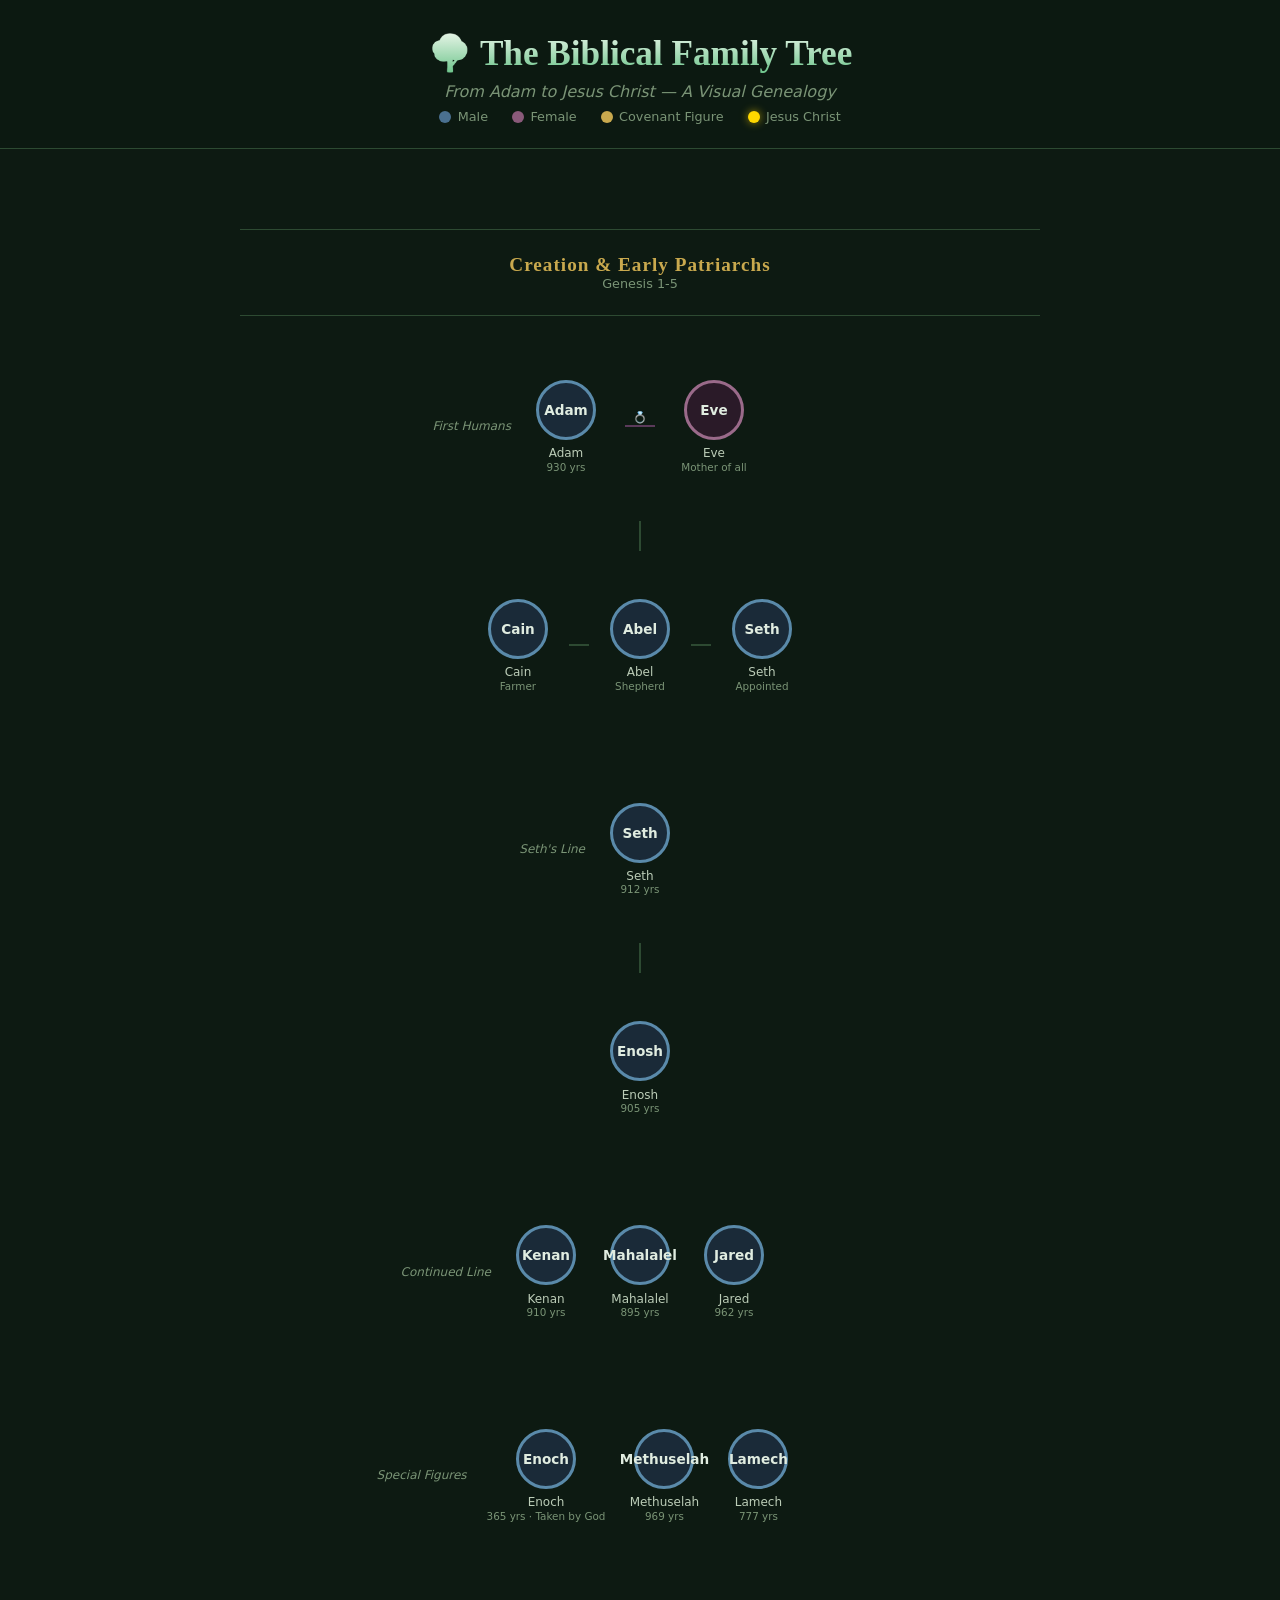
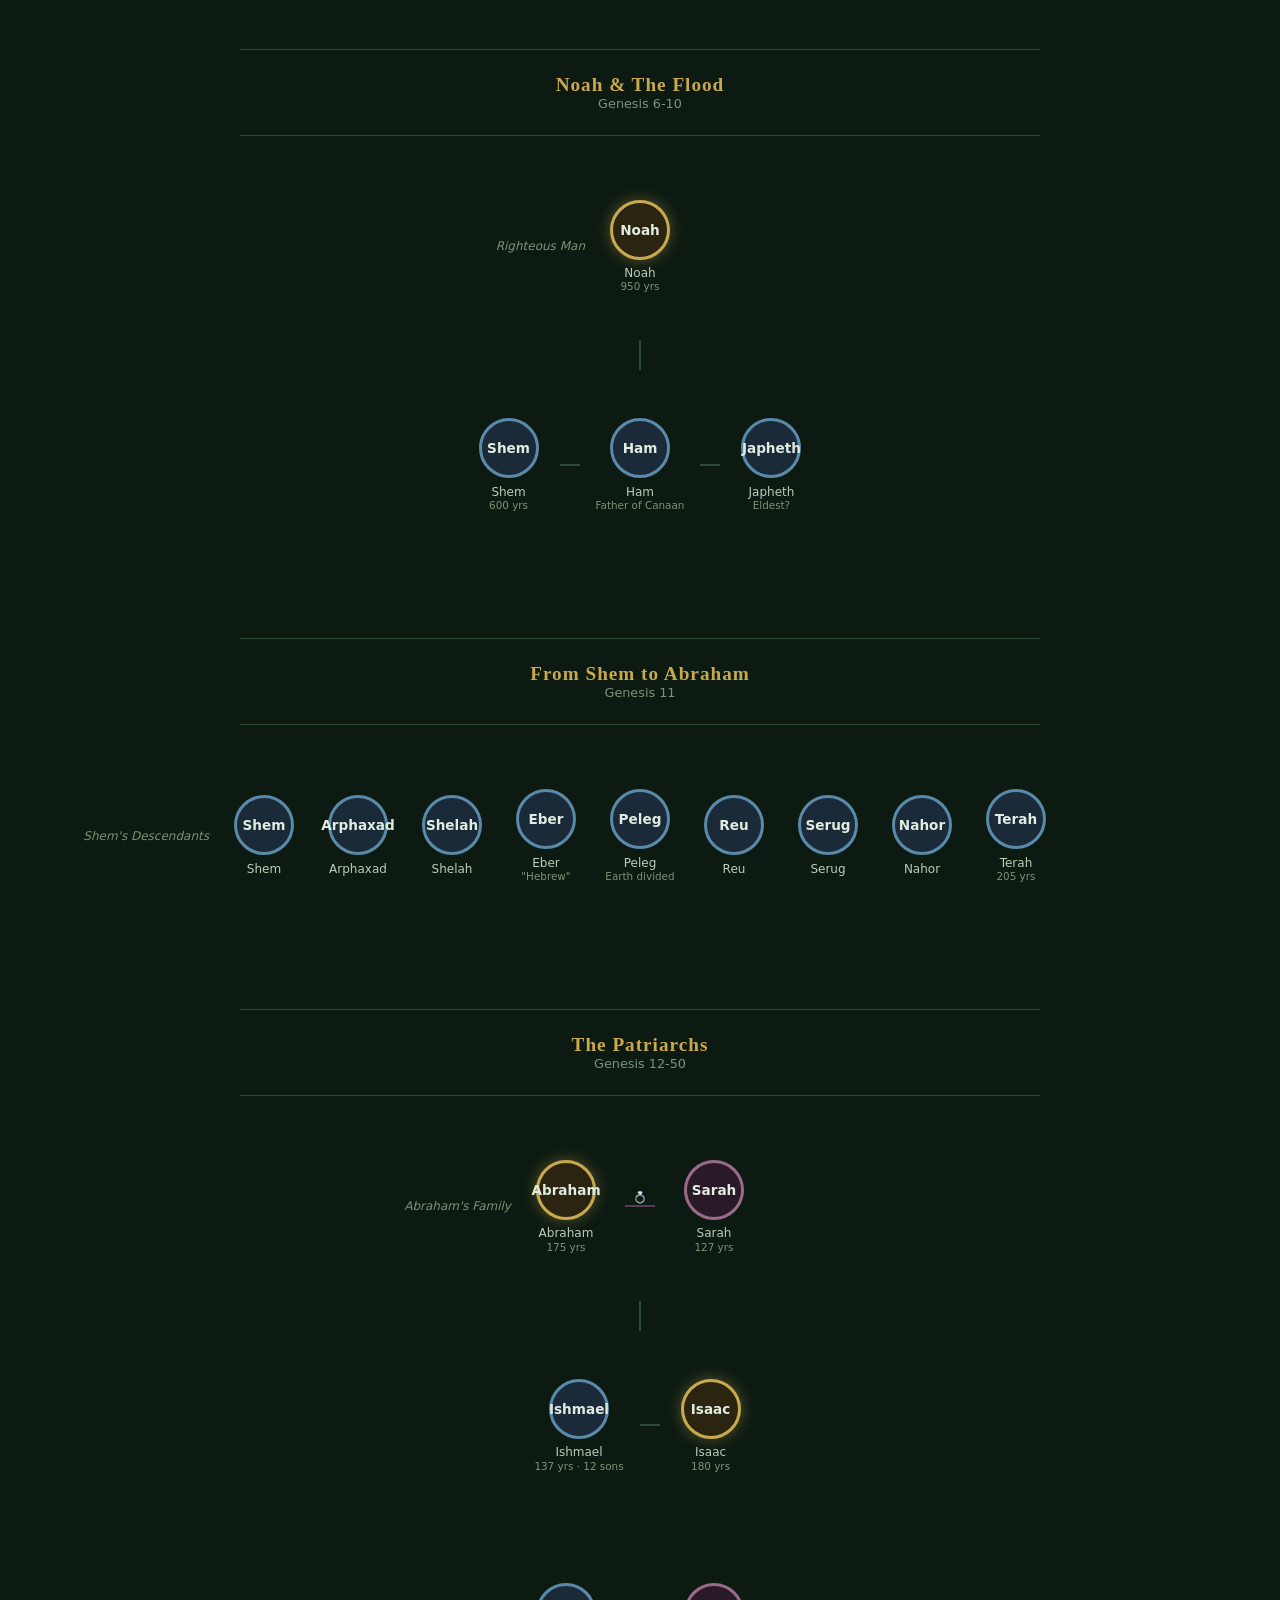
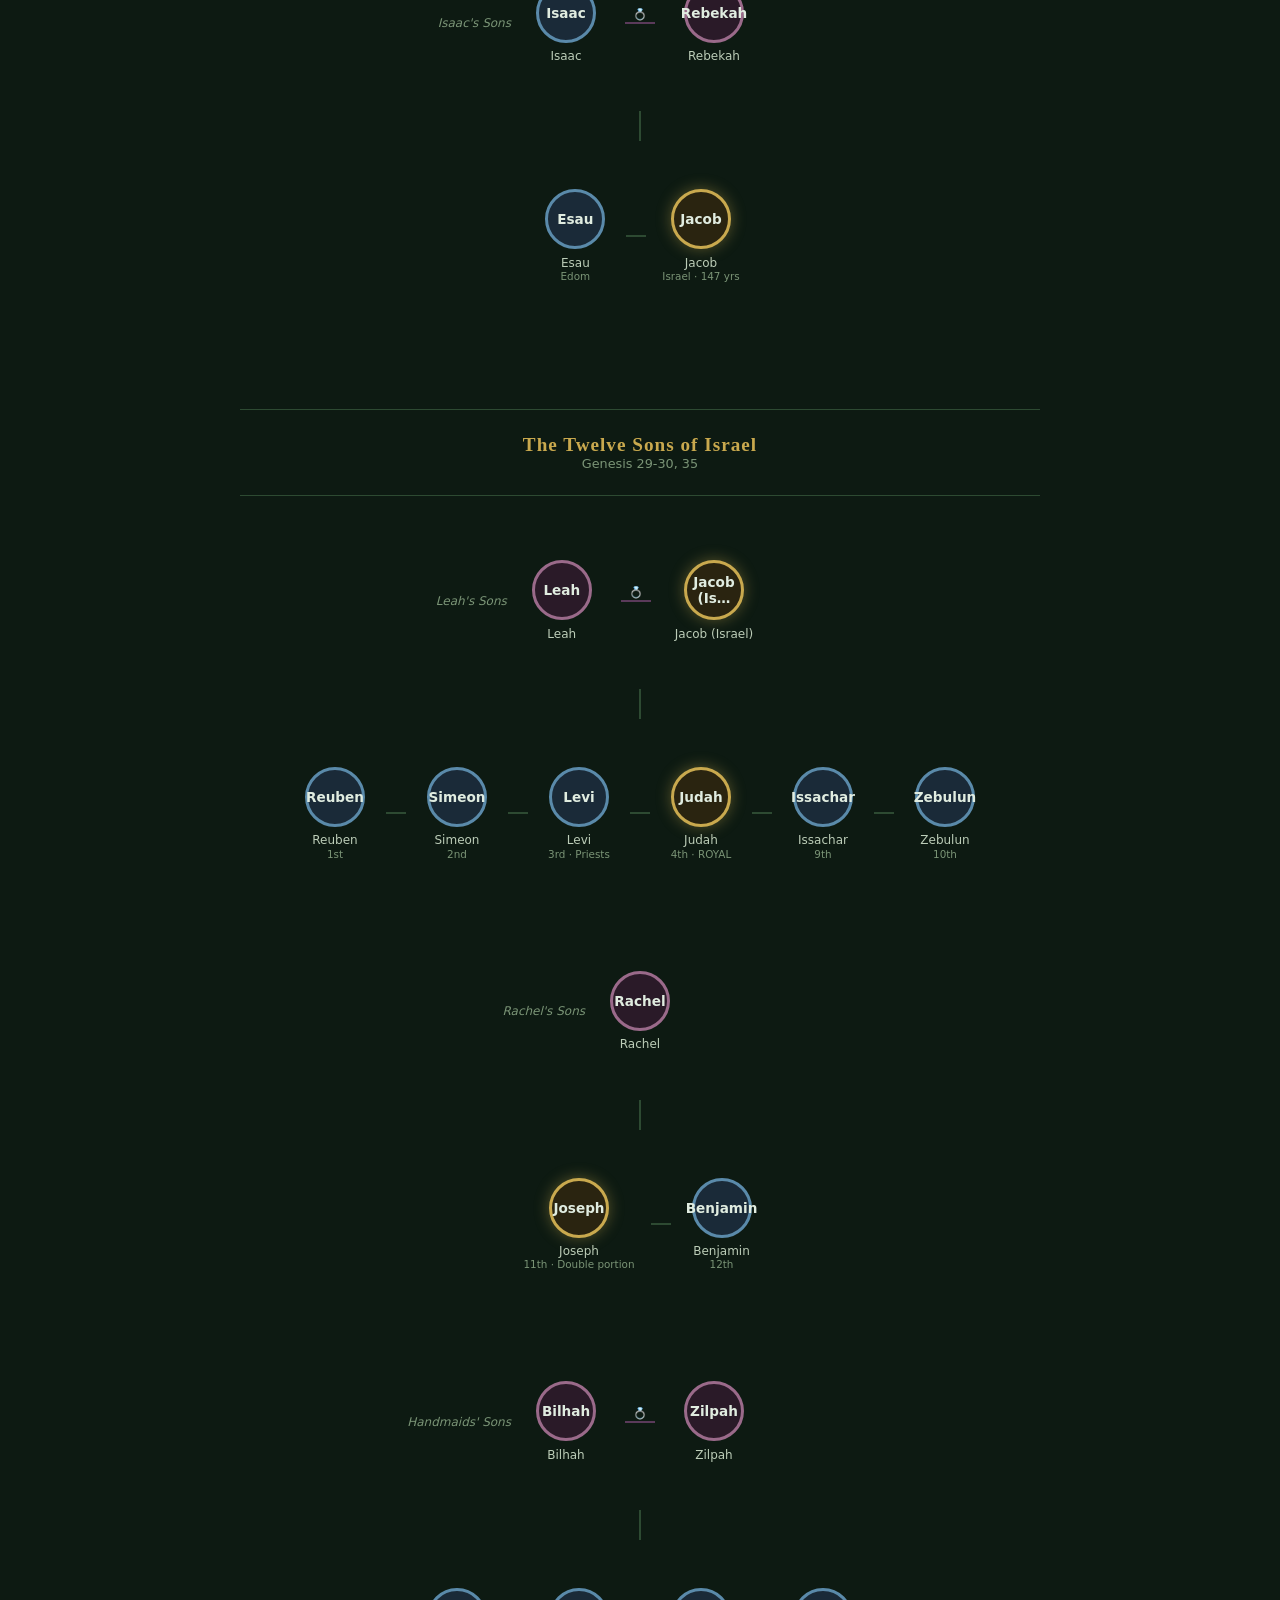
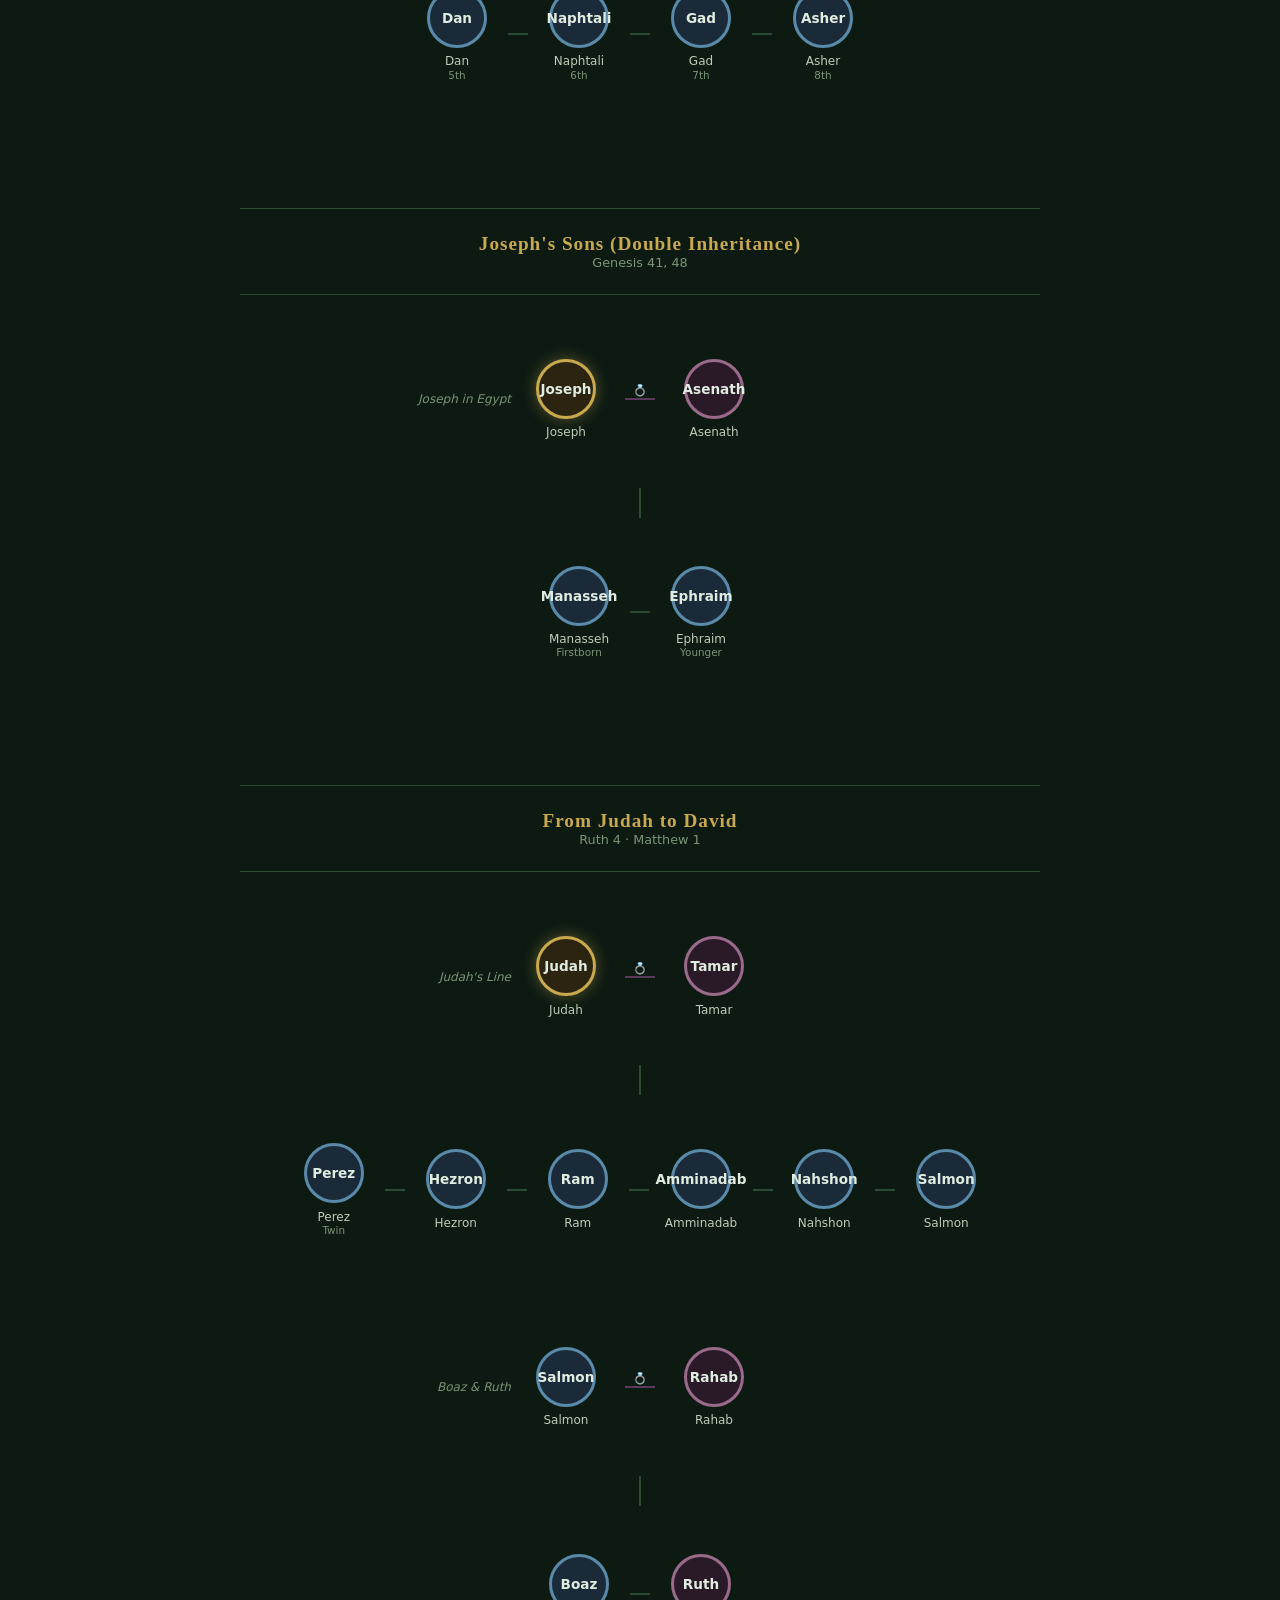
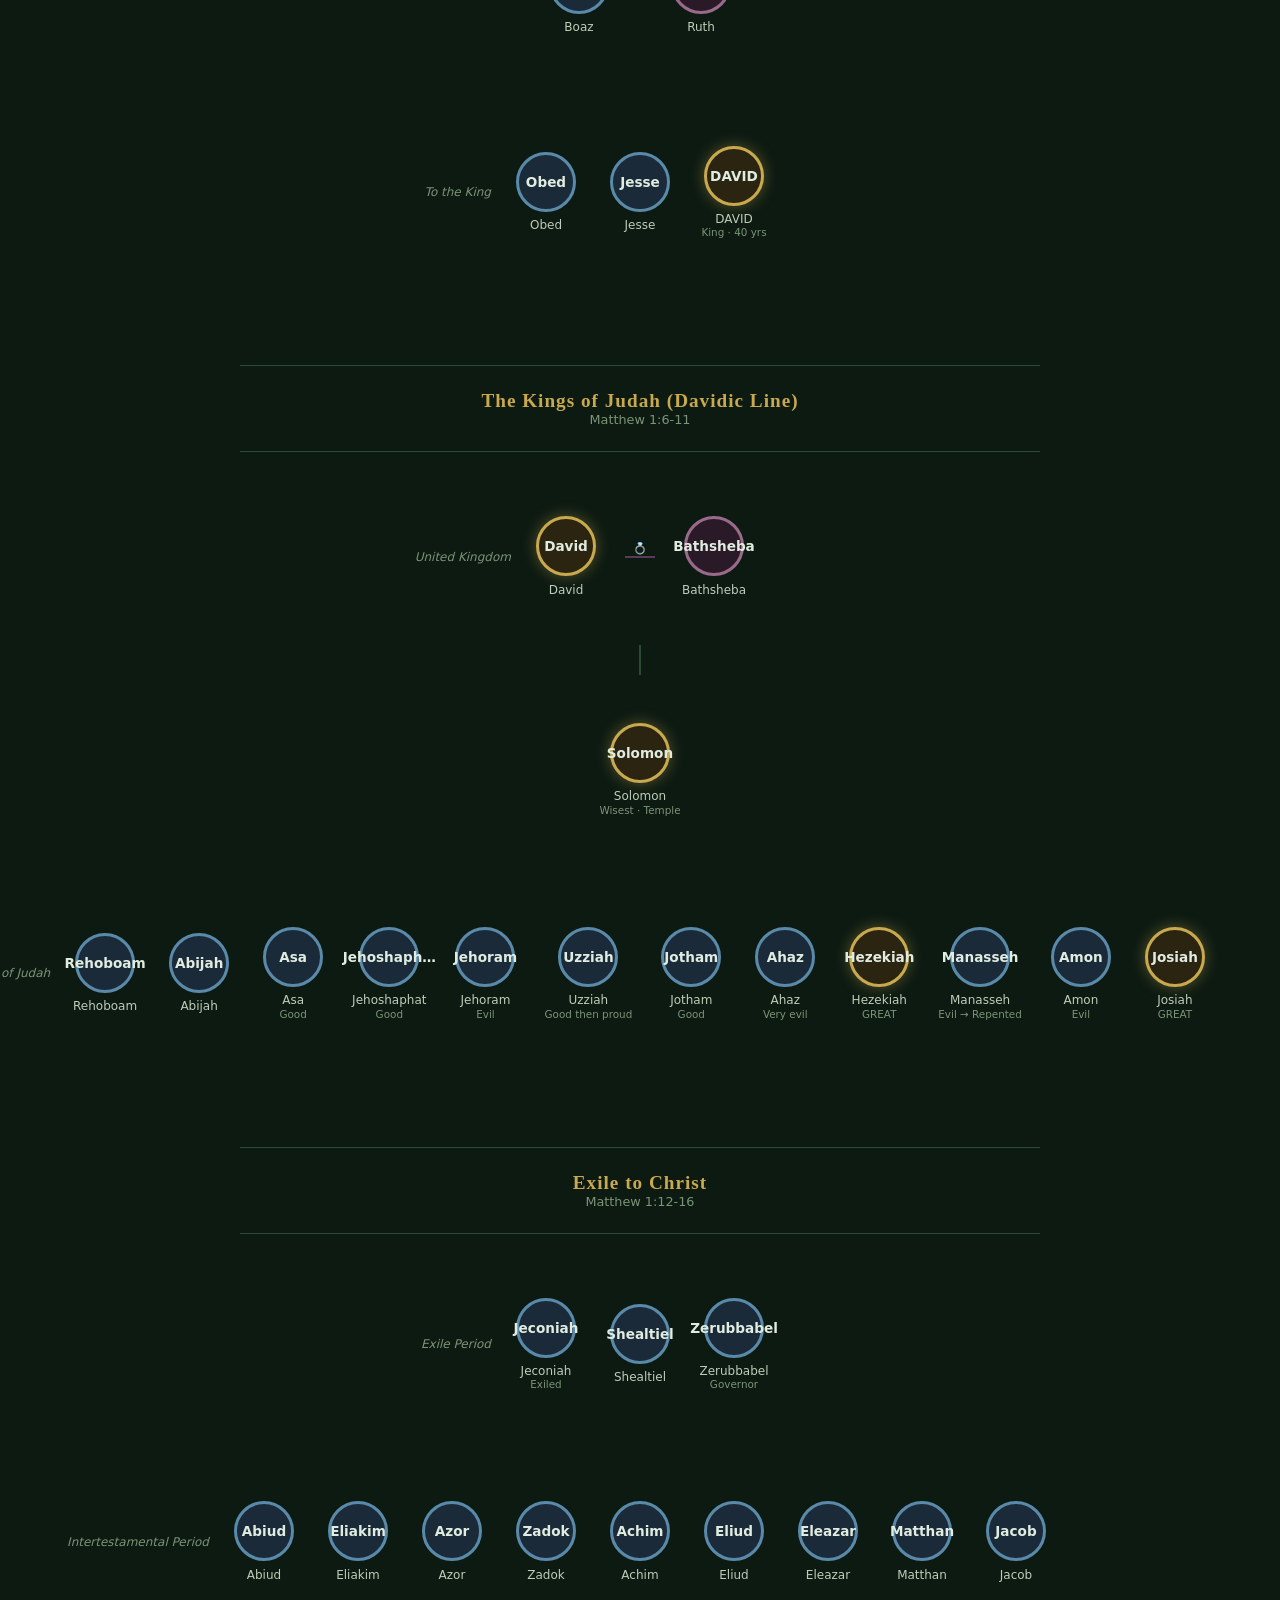
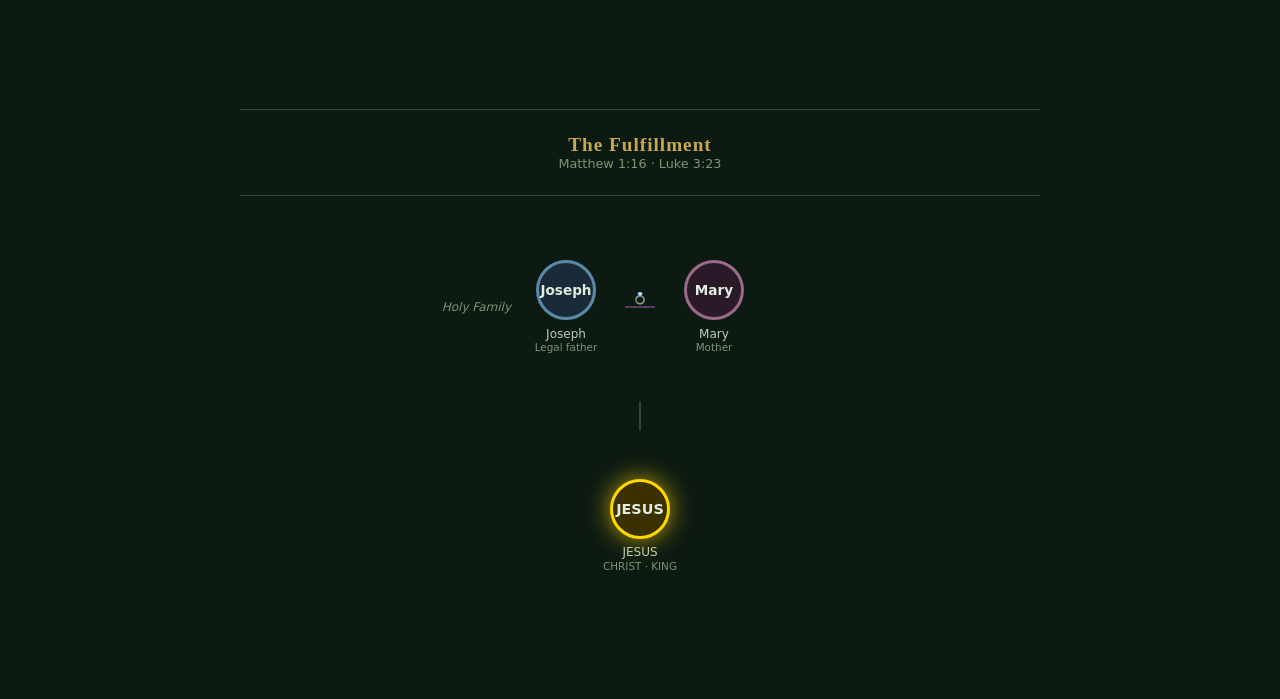
==== family-tree.html @ 75a1ba94 "Initial commit: Interactive Biblical Family Tree from Adam to Jesus" ====
<!doctype html>
<html lang="en">
  <head>
    <meta charset="UTF-8" />
    <meta name="viewport" content="width=device-width, initial-scale=1.0" />
    <title>Biblical Family Tree · Visual Diagram</title>
    <style>
      :root {
        --bg: #0d1a12;
        --card-bg: #152318;
        --text: #e0ece0;
        --gold: #c9a94e;
        --emerald: #4a9e6b;
        --line: #2d4a32;
        --male: #4a7090;
        --female: #8a5a7a;
        --highlight: #c9a94e;
        --node-size: 60px;
      }

      * {
        margin: 0;
        padding: 0;
        box-sizing: border-box;
      }

      body {
        background: var(--bg);
        font-family:
          system-ui,
          -apple-system,
          sans-serif;
        color: var(--text);
        overflow-x: auto;
        min-height: 100vh;
      }

      .tree-header {
        text-align: center;
        padding: 2rem 1rem 1rem;
        position: sticky;
        top: 0;
        z-index: 100;
        background: rgba(13, 26, 18, 0.95);
        backdrop-filter: blur(10px);
        border-bottom: 1px solid var(--line);
      }

      .tree-header h1 {
        font-family: Georgia, serif;
        font-size: 2.2rem;
        background: linear-gradient(180deg, #e8f5e8, #6bc48a);
        -webkit-background-clip: text;
        -webkit-text-fill-color: transparent;
        background-clip: text;
        margin-bottom: 0.5rem;
      }

      .tree-header p {
        color: #7a9476;
        font-style: italic;
      }

      .tree-controls {
        display: flex;
        justify-content: center;
        gap: 1rem;
        margin: 0.5rem 0;
        flex-wrap: wrap;
      }

      .tree-controls button {
        background: var(--card-bg);
        border: 1px solid var(--line);
        color: var(--text);
        padding: 0.5rem 1.2rem;
        border-radius: 20px;
        cursor: pointer;
        font-size: 0.85rem;
        transition: all 0.3s;
      }

      .tree-controls button:hover {
        border-color: var(--emerald);
        background: #1a2c1e;
      }

      .tree-controls button.active {
        background: var(--emerald);
        color: white;
        border-color: var(--emerald);
      }

      .legend {
        display: flex;
        justify-content: center;
        gap: 1.5rem;
        margin: 0.5rem 0;
        font-size: 0.8rem;
        color: #7a9476;
        flex-wrap: wrap;
      }

      .legend span {
        display: flex;
        align-items: center;
        gap: 0.4rem;
      }

      .legend-dot {
        width: 12px;
        height: 12px;
        border-radius: 50%;
        display: inline-block;
      }

      .legend-dot.male {
        background: var(--male);
      }
      .legend-dot.female {
        background: var(--female);
      }
      .legend-dot.covenant {
        background: var(--gold);
      }
      .legend-dot.jesus {
        background: #ffd700;
        box-shadow: 0 0 8px rgba(255, 215, 0, 0.6);
      }

      .tree-container {
        padding: 2rem;
        overflow-x: auto;
        overflow-y: visible;
        display: flex;
        justify-content: center;
        min-width: fit-content;
      }

      .tree-wrapper {
        display: flex;
        flex-direction: column;
        align-items: center;
        gap: 3rem;
        padding: 2rem 0;
        min-width: max-content;
      }

      .generation-row {
        display: flex;
        align-items: center;
        justify-content: center;
        gap: 1.5rem;
        flex-wrap: nowrap;
        position: relative;
        min-width: fit-content;
      }

      .generation-label {
        position: absolute;
        left: -180px;
        font-size: 0.75rem;
        color: #7a9476;
        text-align: right;
        width: 160px;
        font-style: italic;
        white-space: nowrap;
      }

      .tree-node {
        position: relative;
        display: flex;
        flex-direction: column;
        align-items: center;
        cursor: pointer;
        transition: transform 0.3s;
        z-index: 1;
        min-width: 70px;
      }

      .tree-node:hover {
        transform: translateY(-5px);
        z-index: 10;
      }

      .tree-node .node-circle {
        width: var(--node-size);
        height: var(--node-size);
        border-radius: 50%;
        display: flex;
        align-items: center;
        justify-content: center;
        font-weight: bold;
        font-size: 0.85rem;
        text-align: center;
        border: 3px solid var(--line);
        background: var(--card-bg);
        color: var(--text);
        transition: all 0.3s;
        position: relative;
      }

      .tree-node .node-circle.male {
        border-color: #5a8aaa;
        background: #1a2a38;
      }
      .tree-node .node-circle.female {
        border-color: #9a6a8a;
        background: #2a1a28;
      }
      .tree-node .node-circle.covenant {
        border-color: var(--gold);
        box-shadow: 0 0 15px rgba(201, 169, 78, 0.4);
        background: #2a2410;
      }
      .tree-node .node-circle.jesus {
        border-color: #ffd700;
        box-shadow: 0 0 25px rgba(255, 215, 0, 0.7);
        background: #3a3000;
        font-size: 0.9rem;
      }

      .tree-node:hover .node-circle {
        border-color: var(--emerald);
        box-shadow: 0 0 20px rgba(74, 158, 107, 0.5);
      }

      .tree-node .node-label {
        margin-top: 0.4rem;
        font-size: 0.75rem;
        text-align: center;
        color: #bccdb8;
        max-width: 90px;
        line-height: 1.2;
      }

      .tree-node .node-sub {
        font-size: 0.65rem;
        color: #7a9476;
        text-align: center;
      }

      /* Connecting lines */
      .connector-down {
        width: 2px;
        height: 30px;
        background: var(--line);
        margin: 0 auto;
      }

      .connector-horizontal {
        height: 2px;
        background: var(--line);
        flex: 1;
        min-width: 20px;
        position: relative;
      }

      .connector-group {
        display: flex;
        flex-direction: column;
        align-items: center;
      }

      .children-row {
        display: flex;
        align-items: flex-start;
        gap: 0;
        position: relative;
      }

      .children-row .connector-horizontal {
        align-self: center;
      }

      .spouse-connector {
        width: 30px;
        height: 2px;
        background: #5a3a5a;
        position: relative;
      }

      .spouse-connector::after {
        content: "💍";
        position: absolute;
        top: -14px;
        left: 50%;
        transform: translateX(-50%);
        font-size: 0.7rem;
      }

      .section-divider {
        width: 100%;
        max-width: 800px;
        text-align: center;
        padding: 1.5rem;
        margin: 1rem 0;
        border-top: 1px solid var(--line);
        border-bottom: 1px solid var(--line);
      }

      .section-divider h3 {
        font-family: Georgia, serif;
        color: var(--gold);
        font-size: 1.2rem;
        letter-spacing: 1px;
      }

      .section-divider p {
        color: #7a9476;
        font-size: 0.8rem;
      }

      /* Tooltip */
      .node-tooltip {
        display: none;
        position: absolute;
        bottom: calc(100% + 15px);
        left: 50%;
        transform: translateX(-50%);
        background: #1a2c1e;
        border: 1px solid var(--emerald);
        border-radius: 10px;
        padding: 0.8rem 1rem;
        font-size: 0.8rem;
        white-space: nowrap;
        z-index: 20;
        pointer-events: none;
        box-shadow: 0 8px 24px rgba(0, 0, 0, 0.5);
        color: #e0ece0;
      }

      .node-tooltip strong {
        color: var(--gold);
        display: block;
        margin-bottom: 0.2rem;
      }

      .tree-node:hover .node-tooltip {
        display: block;
      }

      /* Responsive */
      @media (max-width: 900px) {
        .generation-label {
          position: static;
          text-align: center;
          width: auto;
          margin-bottom: 0.5rem;
        }

        .generation-row {
          flex-direction: column;
          align-items: center;
        }

        :root {
          --node-size: 50px;
        }

        .tree-node .node-label {
          font-size: 0.7rem;
          max-width: 70px;
        }

        .tree-header h1 {
          font-size: 1.5rem;
        }
      }

      /* Print */
      @media print {
        body {
          background: white;
          color: black;
        }
        .tree-header {
          position: static;
          background: white;
        }
        .tree-node .node-circle {
          background: white;
          color: black;
        }
      }
    </style>
  </head>
  <body>
    <div class="tree-header">
      <h1>🌳 The Biblical Family Tree</h1>
      <p>From Adam to Jesus Christ — A Visual Genealogy</p>
      <div class="legend">
        <span><span class="legend-dot male"></span> Male</span>
        <span><span class="legend-dot female"></span> Female</span>
        <span><span class="legend-dot covenant"></span> Covenant Figure</span>
        <span><span class="legend-dot jesus"></span> Jesus Christ</span>
      </div>
    </div>

    <div class="tree-container">
      <div class="tree-wrapper" id="familyTree">
        <!-- Generated by JavaScript -->
      </div>
    </div>

    <script>
      // ============ FAMILY TREE DATA ============
      const familyTreeData = {
        sections: [
          {
            title: "Creation & Early Patriarchs",
            subtitle: "Genesis 1-5",
            generations: [
              {
                label: "First Humans",
                nodes: [
                  {
                    id: "adam",
                    name: "Adam",
                    sub: "930 yrs",
                    type: "male",
                    tooltip: "First man · Created from dust · Lived 930 years",
                  },
                  {
                    id: "eve",
                    name: "Eve",
                    sub: "Mother of all",
                    type: "female",
                    tooltip:
                      "First woman · Created from Adam's rib · Mother of all living",
                  },
                ],
                children: [
                  {
                    id: "cain",
                    name: "Cain",
                    sub: "Farmer",
                    type: "male",
                    parent: "adam",
                    tooltip: "Firstborn · Killed Abel · Marked by God",
                  },
                  {
                    id: "abel",
                    name: "Abel",
                    sub: "Shepherd",
                    type: "male",
                    parent: "adam",
                    tooltip: "Second son · Killed by Cain · Righteous",
                  },
                  {
                    id: "seth",
                    name: "Seth",
                    sub: "Appointed",
                    type: "male",
                    parent: "adam",
                    tooltip:
                      "Third son · Ancestor of Noah · Godly line continues",
                  },
                ],
              },
              {
                label: "Seth's Line",
                nodes: [
                  {
                    id: "seth2",
                    name: "Seth",
                    sub: "912 yrs",
                    type: "male",
                    tooltip:
                      "Born after Abel's death · Ancestor of the faithful line",
                  },
                ],
                children: [
                  {
                    id: "enosh",
                    name: "Enosh",
                    sub: "905 yrs",
                    type: "male",
                    tooltip: "His time: people began calling on the LORD",
                  },
                ],
              },
              {
                label: "Continued Line",
                nodes: [
                  { id: "kenan", name: "Kenan", sub: "910 yrs", type: "male" },
                  {
                    id: "mahalalel",
                    name: "Mahalalel",
                    sub: "895 yrs",
                    type: "male",
                  },
                  { id: "jared", name: "Jared", sub: "962 yrs", type: "male" },
                ],
              },
              {
                label: "Special Figures",
                nodes: [
                  {
                    id: "enoch",
                    name: "Enoch",
                    sub: "365 yrs · Taken by God",
                    type: "male",
                    tooltip:
                      "Walked with God · Did not die · Taken directly to heaven",
                  },
                  {
                    id: "methuselah",
                    name: "Methuselah",
                    sub: "969 yrs",
                    type: "male",
                    tooltip: "Longest-lived human · Died year of flood",
                  },
                  {
                    id: "lamech1",
                    name: "Lamech",
                    sub: "777 yrs",
                    type: "male",
                    tooltip: 'Father of Noah · Named him "comfort"',
                  },
                ],
              },
            ],
          },
          {
            title: "Noah & The Flood",
            subtitle: "Genesis 6-10",
            generations: [
              {
                label: "Righteous Man",
                nodes: [
                  {
                    id: "noah",
                    name: "Noah",
                    sub: "950 yrs",
                    type: "covenant",
                    tooltip:
                      "Built the ark · Found favor with God · Covenant of rainbow",
                  },
                ],
                children: [
                  {
                    id: "shem",
                    name: "Shem",
                    sub: "600 yrs",
                    type: "male",
                    tooltip: "Ancestor of Abraham & Semitic peoples",
                  },
                  {
                    id: "ham",
                    name: "Ham",
                    sub: "Father of Canaan",
                    type: "male",
                    tooltip: "Ancestor of African & Canaanite peoples",
                  },
                  {
                    id: "japheth",
                    name: "Japheth",
                    sub: "Eldest?",
                    type: "male",
                    tooltip: "Ancestor of European & Asian peoples",
                  },
                ],
              },
            ],
          },
          {
            title: "From Shem to Abraham",
            subtitle: "Genesis 11",
            generations: [
              {
                label: "Shem's Descendants",
                nodes: [
                  { id: "shem2", name: "Shem", type: "male" },
                  { id: "arphaxad", name: "Arphaxad", type: "male" },
                  { id: "shelah", name: "Shelah", type: "male" },
                  {
                    id: "eber",
                    name: "Eber",
                    sub: '"Hebrew"',
                    type: "male",
                    tooltip:
                      'Ancestor of the Hebrews · His name gives "Hebrew"',
                  },
                  {
                    id: "peleg",
                    name: "Peleg",
                    sub: "Earth divided",
                    type: "male",
                    tooltip: "In his days the earth was divided (Babel?)",
                  },
                  { id: "reu", name: "Reu", type: "male" },
                  { id: "serug", name: "Serug", type: "male" },
                  { id: "nahor", name: "Nahor", type: "male" },
                  {
                    id: "terah",
                    name: "Terah",
                    sub: "205 yrs",
                    type: "male",
                    tooltip:
                      "Father of Abraham · Left Ur for Canaan but stopped in Harran",
                  },
                ],
              },
            ],
          },
          {
            title: "The Patriarchs",
            subtitle: "Genesis 12-50",
            generations: [
              {
                label: "Abraham's Family",
                nodes: [
                  {
                    id: "abraham",
                    name: "Abraham",
                    sub: "175 yrs",
                    type: "covenant",
                    tooltip:
                      "Father of many nations · Covenant of land, seed, blessing",
                  },
                  {
                    id: "sarah",
                    name: "Sarah",
                    sub: "127 yrs",
                    type: "female",
                    tooltip:
                      "Wife of Abraham · Bore Isaac at 90 · Buried at Machpelah",
                  },
                ],
                children: [
                  {
                    id: "ishmael",
                    name: "Ishmael",
                    sub: "137 yrs · 12 sons",
                    type: "male",
                    tooltip:
                      "Son of Hagar · Ancestor of Arab peoples · Blessed by God",
                  },
                  {
                    id: "isaac",
                    name: "Isaac",
                    sub: "180 yrs",
                    type: "covenant",
                    tooltip:
                      "Son of promise · Bound on altar · Married Rebekah",
                  },
                ],
              },
              {
                label: "Isaac's Sons",
                nodes: [
                  { id: "isaac2", name: "Isaac", type: "male" },
                  {
                    id: "rebekah",
                    name: "Rebekah",
                    type: "female",
                    tooltip: "Wife of Isaac · Mother of twins · Favored Jacob",
                  },
                ],
                children: [
                  {
                    id: "esau",
                    name: "Esau",
                    sub: "Edom",
                    type: "male",
                    tooltip:
                      "Firstborn · Sold birthright · Ancestor of Edomites",
                  },
                  {
                    id: "jacob",
                    name: "Jacob",
                    sub: "Israel · 147 yrs",
                    type: "covenant",
                    tooltip:
                      "Wrestled with God · Renamed Israel · Father of 12 tribes",
                  },
                ],
              },
            ],
          },
          {
            title: "The Twelve Sons of Israel",
            subtitle: "Genesis 29-30, 35",
            generations: [
              {
                label: "Leah's Sons",
                nodes: [
                  {
                    id: "leah",
                    name: "Leah",
                    type: "female",
                    tooltip: "First wife of Jacob · Mother of 6 sons & Dinah",
                  },
                  { id: "jacob2", name: "Jacob (Israel)", type: "covenant" },
                ],
                children: [
                  {
                    id: "reuben",
                    name: "Reuben",
                    sub: "1st",
                    type: "male",
                    tooltip: "Firstborn · Lost birthright · Unstable as water",
                  },
                  {
                    id: "simeon",
                    name: "Simeon",
                    sub: "2nd",
                    type: "male",
                    tooltip: "Violent with Levi · Scattered in Israel",
                  },
                  {
                    id: "levi",
                    name: "Levi",
                    sub: "3rd · Priests",
                    type: "male",
                    tooltip:
                      "Priestly tribe · Moses & Aaron's ancestor · No land inheritance",
                  },
                  {
                    id: "judah",
                    name: "Judah",
                    sub: "4th · ROYAL",
                    type: "covenant",
                    tooltip:
                      "Lion of Judah · David's ancestor · Jesus' tribe · Scepter promise",
                  },
                  {
                    id: "issachar",
                    name: "Issachar",
                    sub: "9th",
                    type: "male",
                    tooltip:
                      "Strong donkey · Agricultural tribe · Wise in times",
                  },
                  {
                    id: "zebulun",
                    name: "Zebulun",
                    sub: "10th",
                    type: "male",
                    tooltip: "Seafaring tribe · Haven for ships",
                  },
                ],
              },
              {
                label: "Rachel's Sons",
                nodes: [
                  {
                    id: "rachel",
                    name: "Rachel",
                    type: "female",
                    tooltip:
                      "Beloved wife · Died bearing Benjamin · Buried near Bethlehem",
                  },
                ],
                children: [
                  {
                    id: "joseph",
                    name: "Joseph",
                    sub: "11th · Double portion",
                    type: "covenant",
                    tooltip:
                      "Sold as slave · Ruler of Egypt · Saved his family · Forgave brothers",
                  },
                  {
                    id: "benjamin",
                    name: "Benjamin",
                    sub: "12th",
                    type: "male",
                    tooltip:
                      "Youngest · Ravenous wolf · King Saul & Apostle Paul's tribe",
                  },
                ],
              },
              {
                label: "Handmaids' Sons",
                nodes: [
                  {
                    id: "bilhah",
                    name: "Bilhah",
                    type: "female",
                    tooltip: "Rachel's servant",
                  },
                  {
                    id: "zilpah",
                    name: "Zilpah",
                    type: "female",
                    tooltip: "Leah's servant",
                  },
                ],
                children: [
                  {
                    id: "dan",
                    name: "Dan",
                    sub: "5th",
                    type: "male",
                    tooltip:
                      "Judge tribe · Samson's tribe · Later fell into idolatry",
                  },
                  {
                    id: "naphtali",
                    name: "Naphtali",
                    sub: "6th",
                    type: "male",
                    tooltip: "Doe set free · Galilee region · Beautiful words",
                  },
                  {
                    id: "gad",
                    name: "Gad",
                    sub: "7th",
                    type: "male",
                    tooltip:
                      "Warrior tribe · East of Jordan · Attacked but victorious",
                  },
                  {
                    id: "asher",
                    name: "Asher",
                    sub: "8th",
                    type: "male",
                    tooltip:
                      "Happy · Rich food · Royal delicacies · Fertile land",
                  },
                ],
              },
            ],
          },
          {
            title: "Joseph's Sons (Double Inheritance)",
            subtitle: "Genesis 41, 48",
            generations: [
              {
                label: "Joseph in Egypt",
                nodes: [
                  { id: "joseph2", name: "Joseph", type: "covenant" },
                  {
                    id: "asenath",
                    name: "Asenath",
                    type: "female",
                    tooltip:
                      "Egyptian wife · Daughter of Potiphera · Priest of On",
                  },
                ],
                children: [
                  {
                    id: "manasseh",
                    name: "Manasseh",
                    sub: "Firstborn",
                    type: "male",
                    tooltip:
                      "Older · Blessed second by Jacob · Half-tribe east of Jordan",
                  },
                  {
                    id: "ephraim",
                    name: "Ephraim",
                    sub: "Younger",
                    type: "male",
                    tooltip:
                      "Younger · Received firstborn blessing · Dominant northern tribe",
                  },
                ],
              },
            ],
          },
          {
            title: "From Judah to David",
            subtitle: "Ruth 4 · Matthew 1",
            generations: [
              {
                label: "Judah's Line",
                nodes: [
                  { id: "judah2", name: "Judah", type: "covenant" },
                  {
                    id: "tamar",
                    name: "Tamar",
                    type: "female",
                    tooltip:
                      "Canaanite · Widow · Secured her rights · In Messianic line",
                  },
                ],
                children: [
                  {
                    id: "perez",
                    name: "Perez",
                    sub: "Twin",
                    type: "male",
                    tooltip: "Breach-maker · Ancestor of David",
                  },
                  { id: "hebron", name: "Hezron", type: "male" },
                  { id: "ram", name: "Ram", type: "male" },
                  { id: "amminadab", name: "Amminadab", type: "male" },
                  {
                    id: "nahshon",
                    name: "Nahshon",
                    type: "male",
                    tooltip: "Leader of Judah in wilderness",
                  },
                  { id: "salmon", name: "Salmon", type: "male" },
                ],
              },
              {
                label: "Boaz & Ruth",
                nodes: [
                  { id: "salmon2", name: "Salmon", type: "male" },
                  {
                    id: "rahab",
                    name: "Rahab",
                    type: "female",
                    tooltip:
                      "Canaanite · Former prostitute · Hid spies · Great faith · In Messianic line",
                  },
                ],
                children: [
                  {
                    id: "boaz",
                    name: "Boaz",
                    type: "male",
                    tooltip:
                      "Kinsman-redeemer · Married Ruth · Great-grandfather of David",
                  },
                  {
                    id: "ruth",
                    name: "Ruth",
                    type: "female",
                    tooltip:
                      'Moabite · Loyal to Naomi · "Your God my God" · In Messianic line',
                  },
                ],
              },
              {
                label: "To the King",
                nodes: [
                  {
                    id: "obed",
                    name: "Obed",
                    type: "male",
                    tooltip: "Son of Boaz & Ruth",
                  },
                  {
                    id: "jesse",
                    name: "Jesse",
                    type: "male",
                    tooltip: "Father of 8 sons · From Bethlehem",
                  },
                  {
                    id: "david",
                    name: "DAVID",
                    sub: "King · 40 yrs",
                    type: "covenant",
                    tooltip:
                      "Shepherd king · Killed Goliath · Man after God's heart · Eternal throne promise",
                  },
                ],
              },
            ],
          },
          {
            title: "The Kings of Judah (Davidic Line)",
            subtitle: "Matthew 1:6-11",
            generations: [
              {
                label: "United Kingdom",
                nodes: [
                  { id: "david2", name: "David", type: "covenant" },
                  {
                    id: "bathsheba",
                    name: "Bathsheba",
                    type: "female",
                    tooltip:
                      "Wife of Uriah · Mother of Solomon · In Messianic line",
                  },
                ],
                children: [
                  {
                    id: "solomon",
                    name: "Solomon",
                    sub: "Wisest · Temple",
                    type: "covenant",
                    tooltip:
                      "Wisest man · Built Temple · Wrote Proverbs · Heart turned to idols",
                  },
                ],
              },
              {
                label: "Kings of Judah",
                nodes: [
                  {
                    id: "rehoboam",
                    name: "Rehoboam",
                    type: "male",
                    tooltip: "Kingdom divided · Harsh answer · Lost 10 tribes",
                  },
                  { id: "abijah", name: "Abijah", type: "male" },
                  {
                    id: "asa",
                    name: "Asa",
                    sub: "Good",
                    type: "male",
                    tooltip:
                      "Reformer · Removed idols · Trusted God against Ethiopians",
                  },
                  {
                    id: "jehoshaphat",
                    name: "Jehoshaphat",
                    sub: "Good",
                    type: "male",
                    tooltip:
                      'Faithful king · Sent teachers · "Eyes on You" prayer',
                  },
                  { id: "jehoram", name: "Jehoram", sub: "Evil", type: "male" },
                  {
                    id: "uzziah",
                    name: "Uzziah",
                    sub: "Good then proud",
                    type: "male",
                    tooltip: "52 yr reign · Struck with leprosy for pride",
                  },
                  { id: "jotham", name: "Jotham", sub: "Good", type: "male" },
                  {
                    id: "ahaz",
                    name: "Ahaz",
                    sub: "Very evil",
                    type: "male",
                    tooltip:
                      "Child sacrifice · Closed Temple · Immanuel prophecy given",
                  },
                  {
                    id: "hezekiah",
                    name: "Hezekiah",
                    sub: "GREAT",
                    type: "covenant",
                    tooltip:
                      "Great reformer · Trusted God vs Assyria · 185,000 angels · 15 extra years",
                  },
                  {
                    id: "manasseh",
                    name: "Manasseh",
                    sub: "Evil → Repented",
                    type: "male",
                    tooltip: "55 yrs · Most wicked · Later repented in Babylon",
                  },
                  { id: "amon", name: "Amon", sub: "Evil", type: "male" },
                  {
                    id: "josiah",
                    name: "Josiah",
                    sub: "GREAT",
                    type: "covenant",
                    tooltip:
                      "Child king · Found Law book · Greatest reformer · Died at Megiddo",
                  },
                ],
              },
            ],
          },
          {
            title: "Exile to Christ",
            subtitle: "Matthew 1:12-16",
            generations: [
              {
                label: "Exile Period",
                nodes: [
                  {
                    id: "jeconiah",
                    name: "Jeconiah",
                    sub: "Exiled",
                    type: "male",
                    tooltip:
                      "Taken to Babylon · Released after 37 yrs · Curse lifted?",
                  },
                  { id: "shealtiel", name: "Shealtiel", type: "male" },
                  {
                    id: "zerubbabel",
                    name: "Zerubbabel",
                    sub: "Governor",
                    type: "male",
                    tooltip: "Led return · Rebuilt Temple · God's signet ring",
                  },
                ],
              },
              {
                label: "Intertestamental Period",
                nodes: [
                  { id: "abiud", name: "Abiud", type: "male" },
                  { id: "eliakim", name: "Eliakim", type: "male" },
                  { id: "azor", name: "Azor", type: "male" },
                  { id: "zadok", name: "Zadok", type: "male" },
                  { id: "achim", name: "Achim", type: "male" },
                  { id: "eliud", name: "Eliud", type: "male" },
                  { id: "eleazar", name: "Eleazar", type: "male" },
                  { id: "matthan", name: "Matthan", type: "male" },
                  {
                    id: "jacob3",
                    name: "Jacob",
                    type: "male",
                    tooltip: "Father of Joseph (legal grandfather of Jesus)",
                  },
                ],
              },
            ],
          },
          {
            title: "The Fulfillment",
            subtitle: "Matthew 1:16 · Luke 3:23",
            generations: [
              {
                label: "Holy Family",
                nodes: [
                  {
                    id: "joseph3",
                    name: "Joseph",
                    sub: "Legal father",
                    type: "male",
                    tooltip:
                      "Carpenter · Righteous man · Obeyed angel · Protected Jesus",
                  },
                  {
                    id: "mary",
                    name: "Mary",
                    sub: "Mother",
                    type: "female",
                    tooltip:
                      'Virgin mother · Highly favored · "Let it be" · At cross & tomb',
                  },
                ],
                children: [
                  {
                    id: "jesus",
                    name: "JESUS",
                    sub: "CHRIST · KING",
                    type: "jesus",
                    tooltip:
                      "Son of God · Son of David · Lion of Judah · King of Kings · Savior of the world",
                  },
                ],
              },
            ],
          },
        ],
      };

      // ============ RENDER FAMILY TREE ============
      function renderFamilyTree() {
        const container = document.getElementById("familyTree");
        container.innerHTML = "";

        familyTreeData.sections.forEach((section) => {
          // Section divider
          const divider = document.createElement("div");
          divider.className = "section-divider";
          divider.innerHTML = `<h3>${section.title}</h3><p>${section.subtitle}</p>`;
          container.appendChild(divider);

          // Render each generation
          section.generations.forEach((gen) => {
            // Generation row container
            const genRow = document.createElement("div");
            genRow.className = "generation-row";

            // Label
            if (gen.label) {
              const label = document.createElement("div");
              label.className = "generation-label";
              label.textContent = gen.label;
              genRow.appendChild(label);
            }

            // Parent nodes
            if (gen.nodes && gen.nodes.length > 0) {
              gen.nodes.forEach((node) => {
                const nodeEl = createTreeNode(node);
                genRow.appendChild(nodeEl);

                // Add spouse connector between pairs
                if (gen.nodes.length === 2 && gen.nodes.indexOf(node) === 0) {
                  const spouseConn = document.createElement("div");
                  spouseConn.className = "spouse-connector";
                  genRow.appendChild(spouseConn);
                }
              });
            }

            container.appendChild(genRow);

            // Connector down to children
            if (gen.children && gen.children.length > 0) {
              const connectorDown = document.createElement("div");
              connectorDown.className = "connector-down";
              connectorDown.style.margin = "0 auto";
              container.appendChild(connectorDown);

              // Children row
              const childrenRow = document.createElement("div");
              childrenRow.className = "generation-row";
              childrenRow.style.gap = "1rem";

              gen.children.forEach((child, index) => {
                if (index > 0) {
                  const horizConn = document.createElement("div");
                  horizConn.className = "connector-horizontal";
                  horizConn.style.maxWidth = "20px";
                  childrenRow.appendChild(horizConn);
                }
                const childEl = createTreeNode(child);
                childrenRow.appendChild(childEl);
              });

              container.appendChild(childrenRow);
            }

            // Spacing between generations
            const spacer = document.createElement("div");
            spacer.style.height = "15px";
            container.appendChild(spacer);
          });
        });
      }

      function createTreeNode(data) {
        const node = document.createElement("div");
        node.className = "tree-node";
        node.id = data.id;

        const circle = document.createElement("div");
        circle.className = "node-circle";

        // Determine circle type
        if (data.type === "jesus") {
          circle.classList.add("jesus");
        } else if (data.type === "covenant") {
          circle.classList.add("covenant");
        } else if (data.type === "female") {
          circle.classList.add("female");
        } else {
          circle.classList.add("male");
        }

        // Display name (abbreviated if long)
        let displayName = data.name;
        if (displayName.length > 10) {
          displayName = displayName.substring(0, 9) + "…";
        }
        circle.textContent = displayName;

        node.appendChild(circle);

        // Label
        const label = document.createElement("div");
        label.className = "node-label";
        label.textContent = data.name;
        node.appendChild(label);

        // Sub label
        if (data.sub) {
          const sub = document.createElement("div");
          sub.className = "node-sub";
          sub.textContent = data.sub;
          node.appendChild(sub);
        }

        // Tooltip
        if (data.tooltip) {
          const tooltip = document.createElement("div");
          tooltip.className = "node-tooltip";
          tooltip.innerHTML = `<strong>${data.name}</strong>${data.tooltip}`;
          node.appendChild(tooltip);
        }

        return node;
      }

      // ============ INITIALIZE ============
      document.addEventListener("DOMContentLoaded", function () {
        renderFamilyTree();
        console.log("🌳 Biblical Family Tree rendered successfully!");
        console.log("   Hover over any node to see details");
        console.log("   Gold rings = Covenant figures");
        console.log("   Gold glow = Jesus Christ");
      });
    </script>
  </body>
</html>
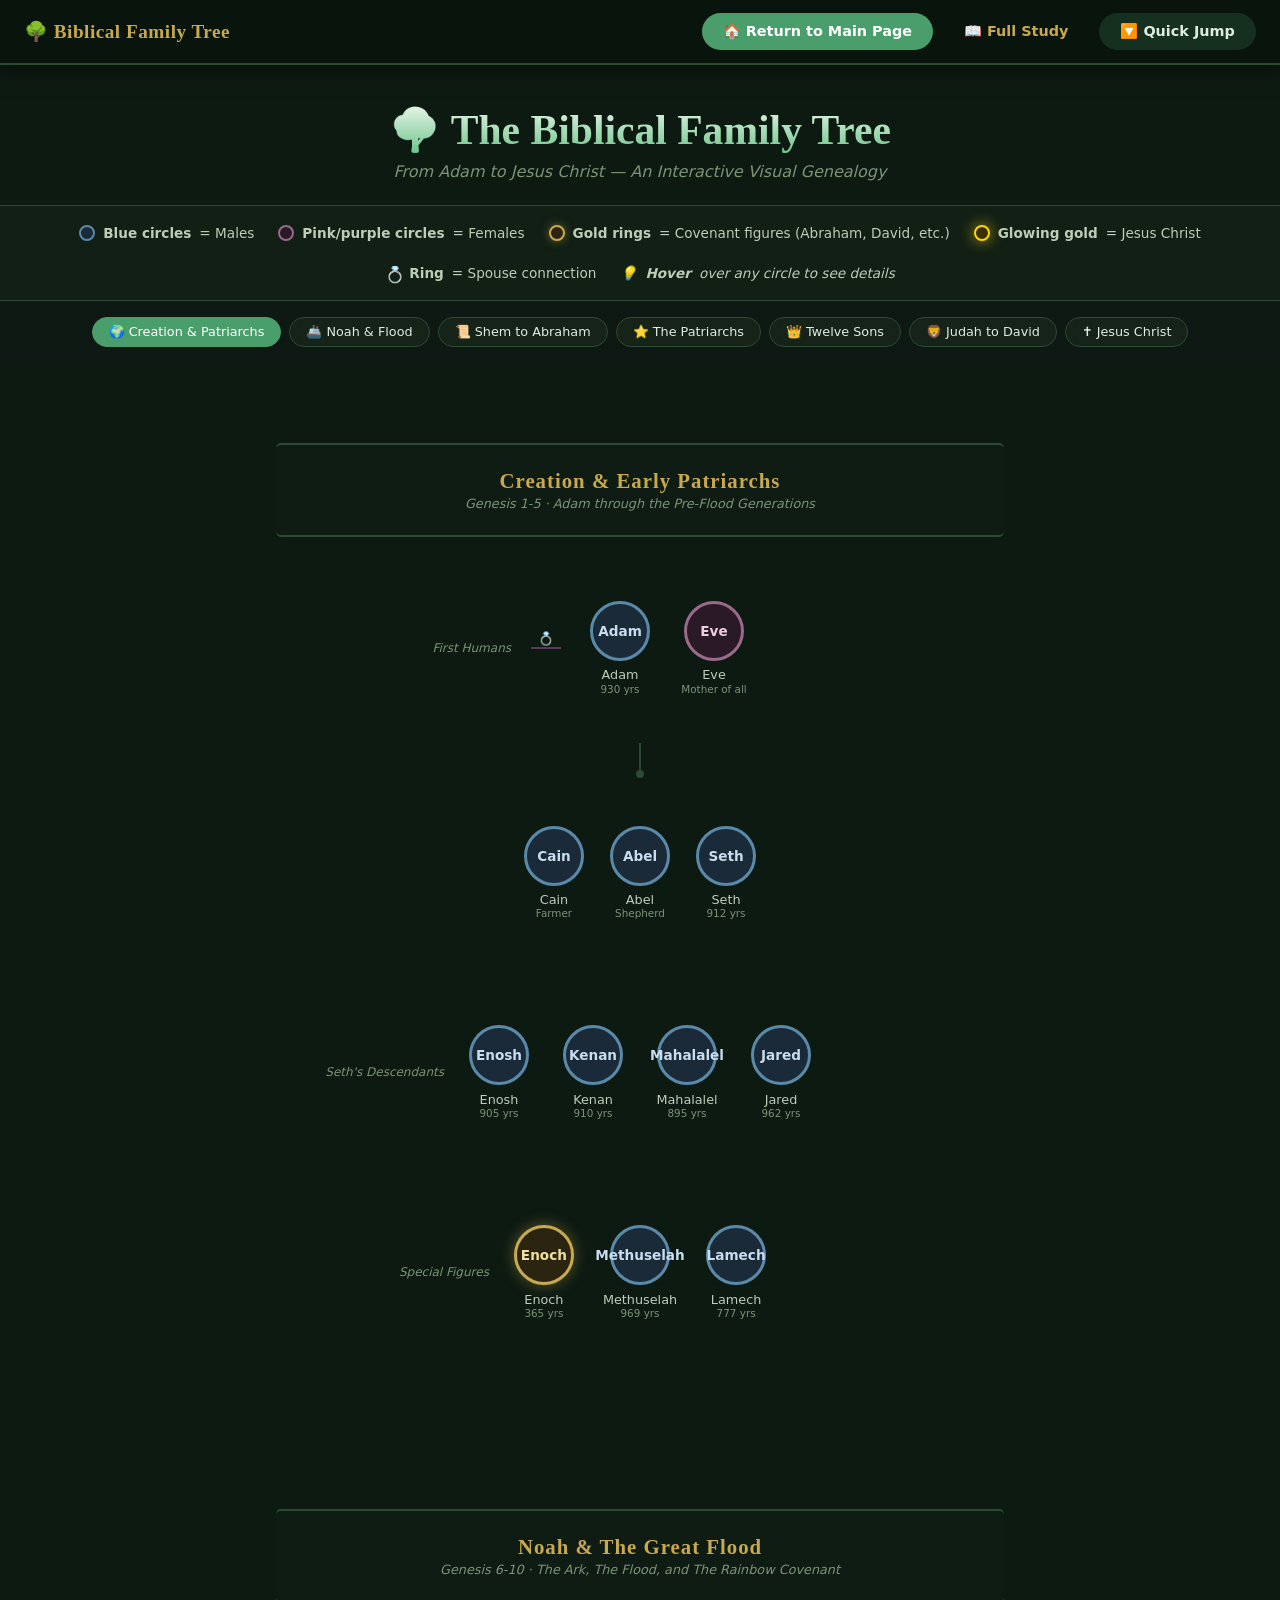
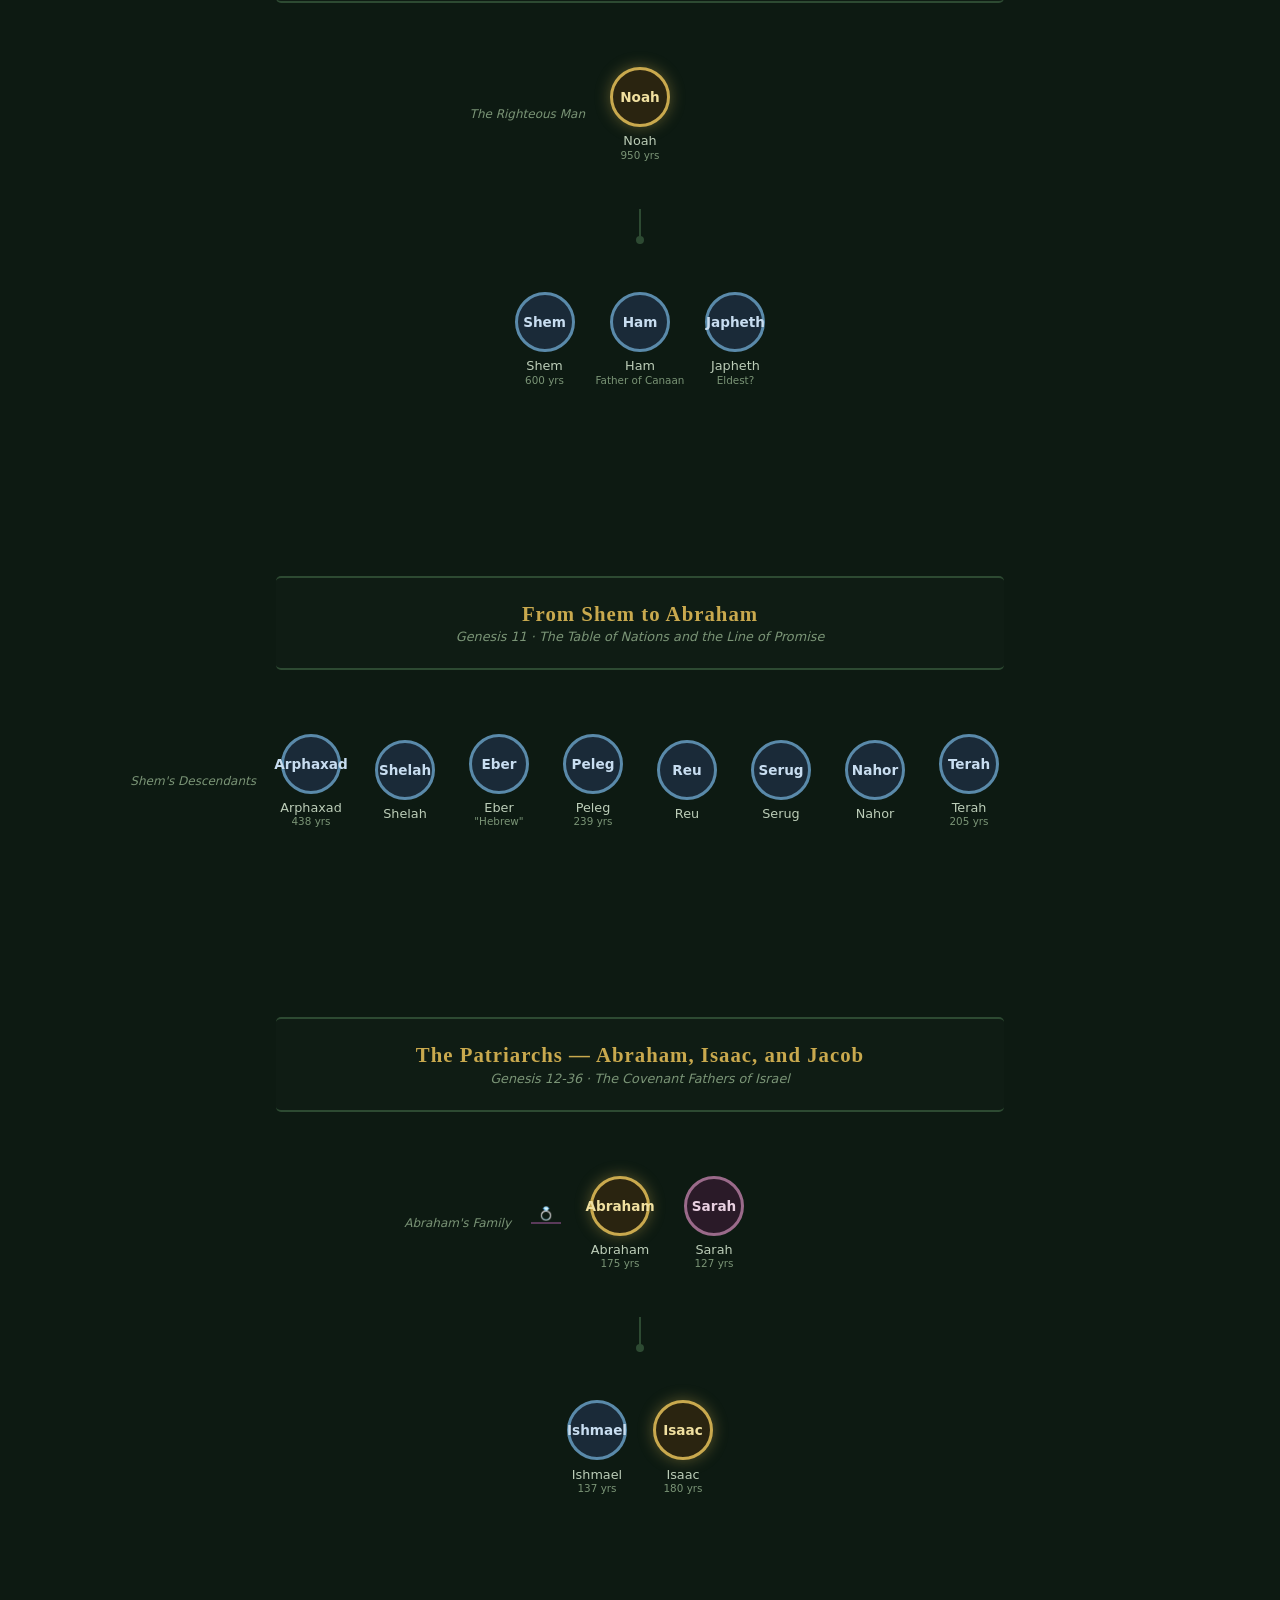
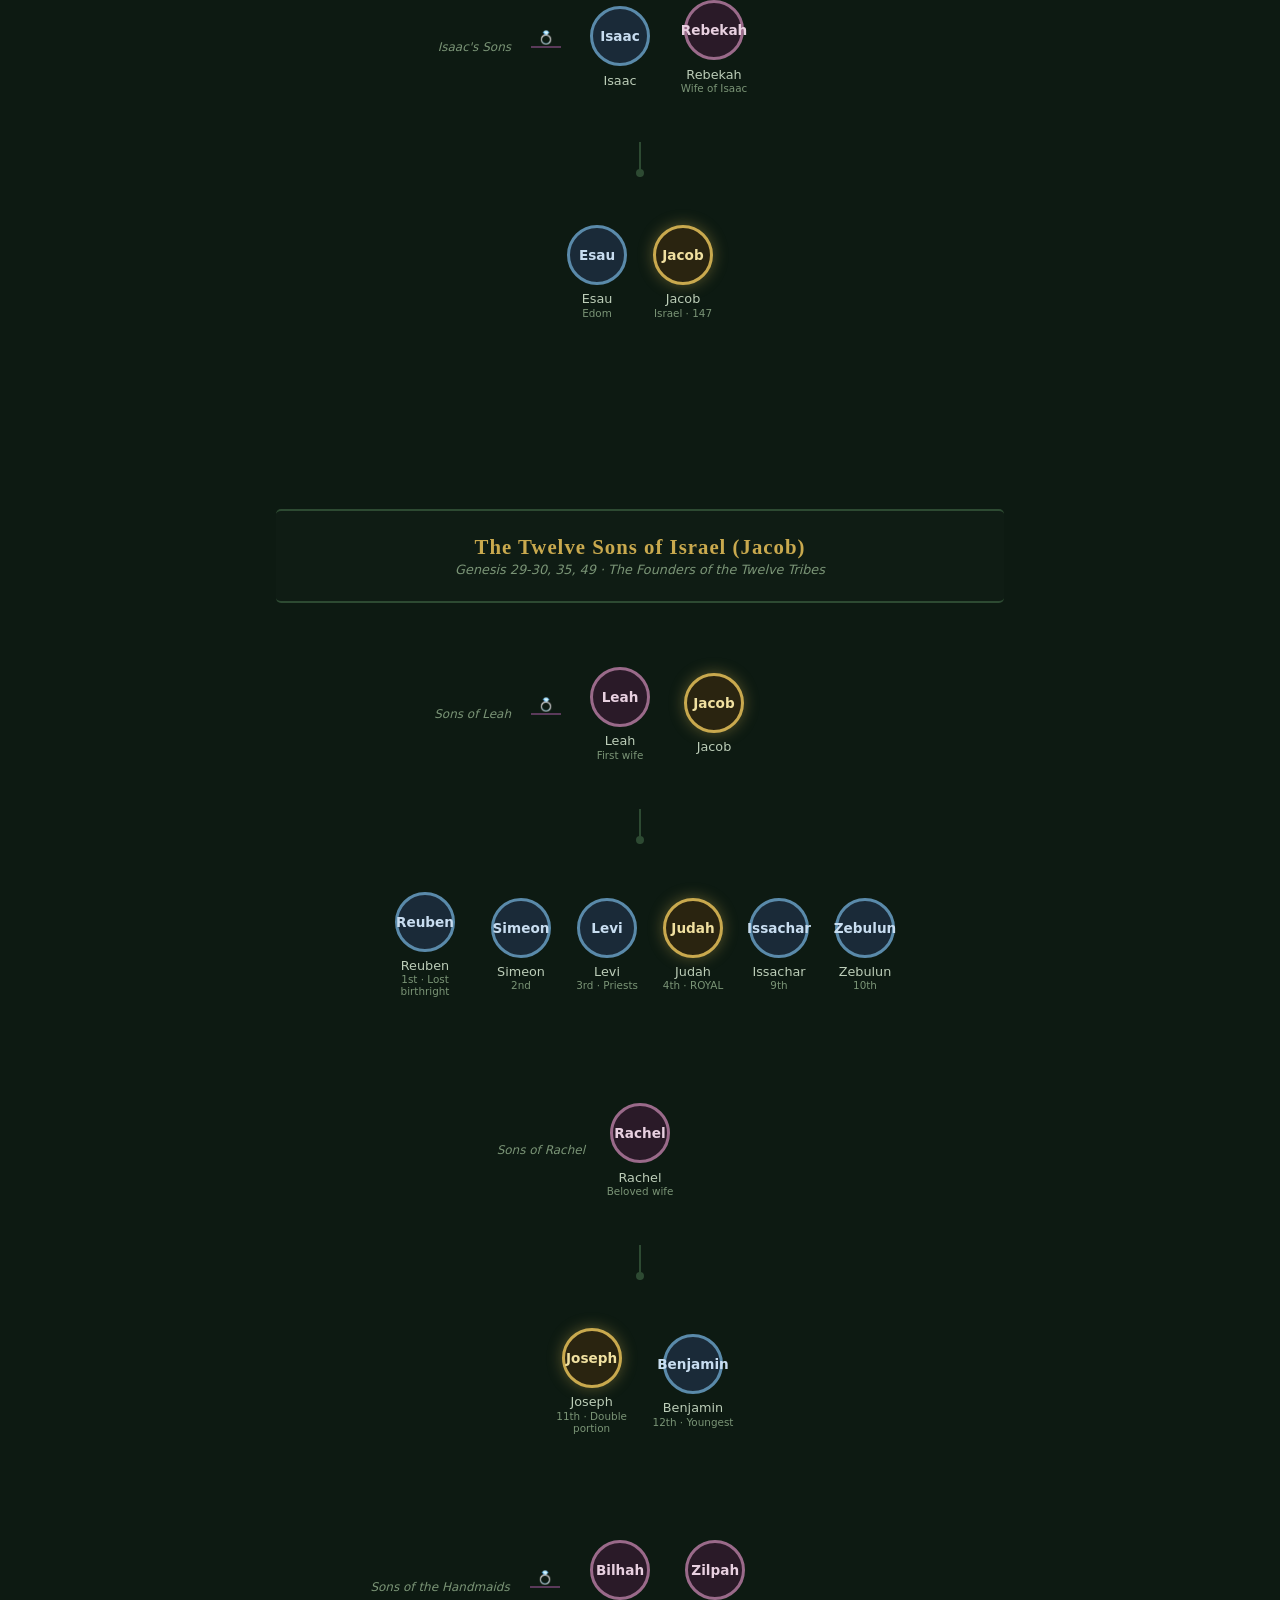
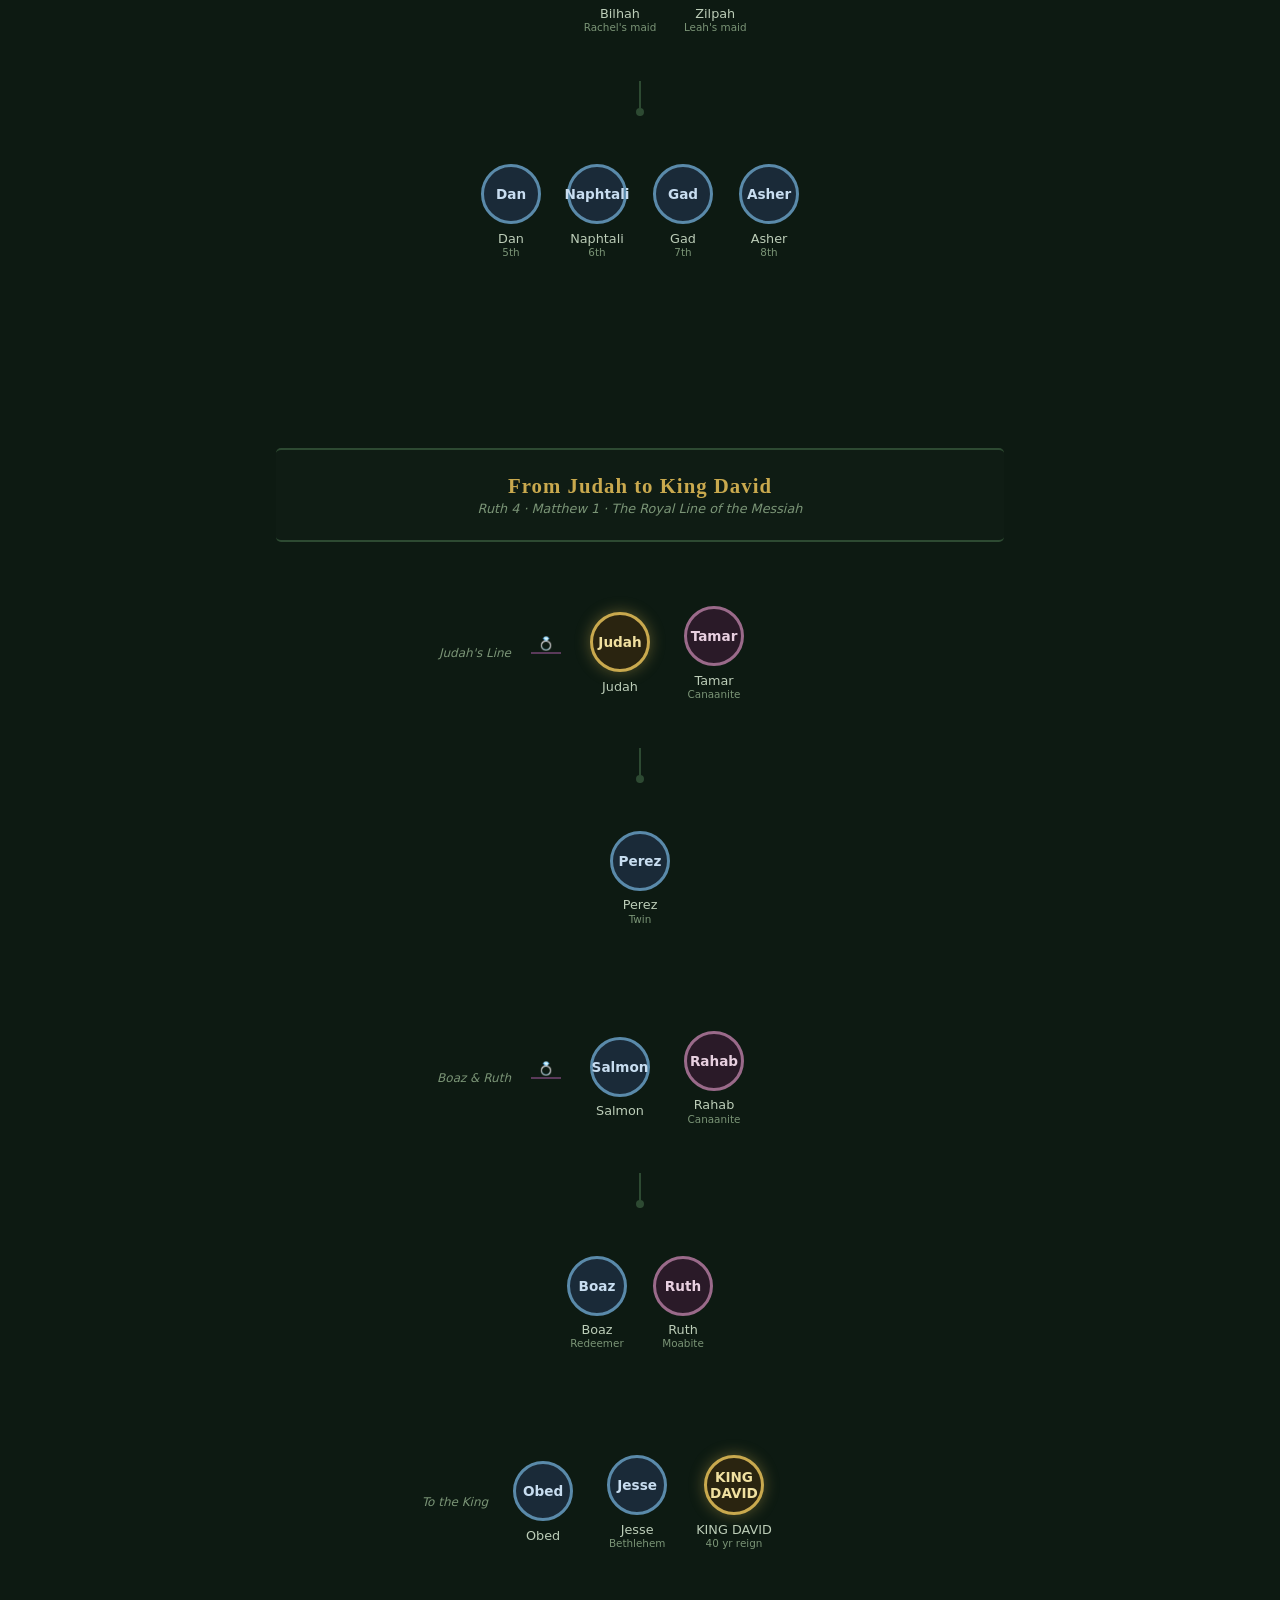
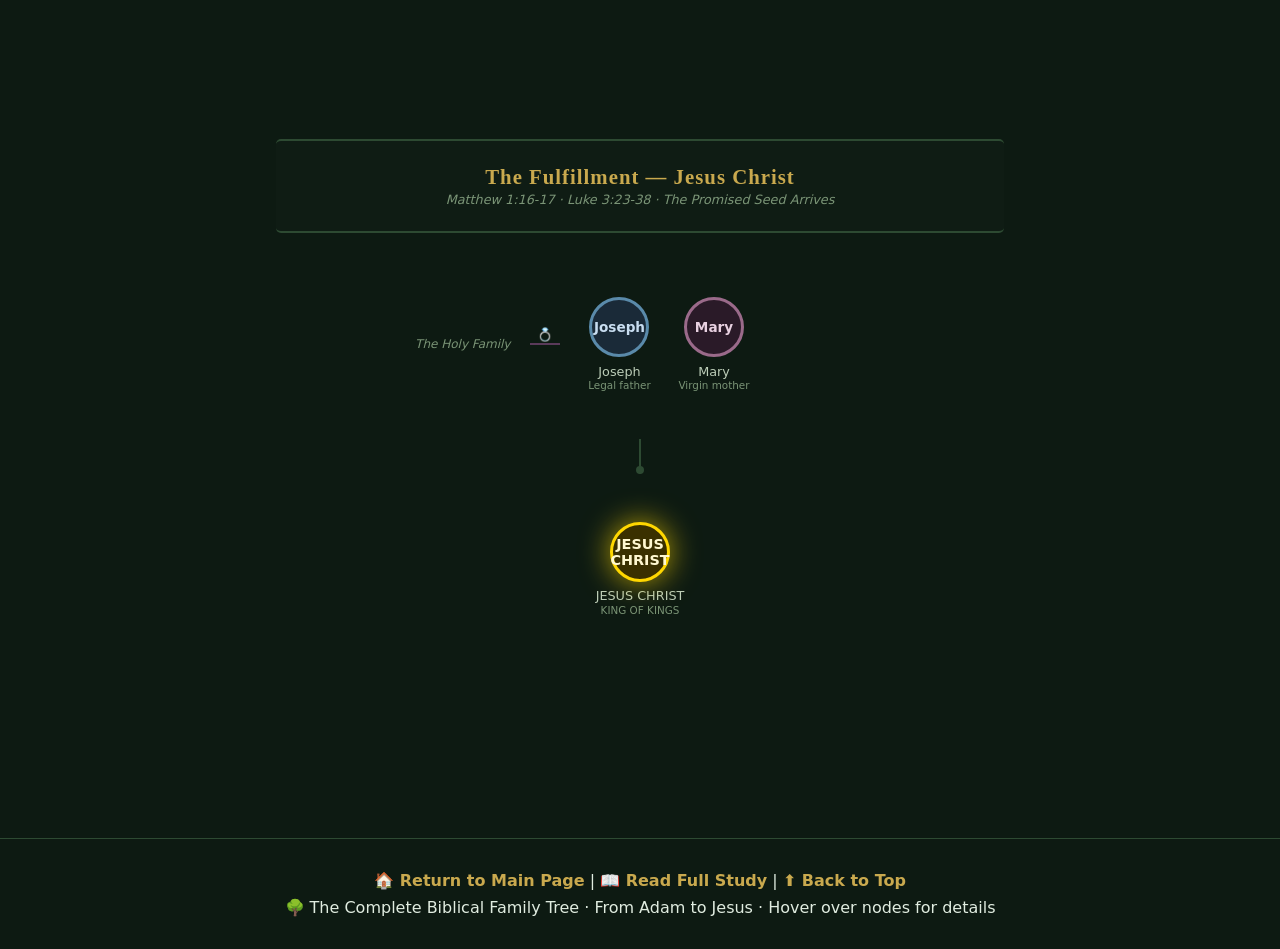
==== commit 8c7c1485: "Update family-tree.html" ====
--- a/family-tree.html
+++ b/family-tree.html
@@ -1,1280 +1,1038 @@
-<!doctype html>
+<!DOCTYPE html>
 <html lang="en">
-  <head>
-    <meta charset="UTF-8" />
-    <meta name="viewport" content="width=device-width, initial-scale=1.0" />
-    <title>Biblical Family Tree · Visual Diagram</title>
+<head>
+    <meta charset="UTF-8">
+    <meta name="viewport" content="width=device-width, initial-scale=1.0">
+    <title>Interactive Biblical Family Tree · Visual Diagram</title>
     <style>
-      :root {
-        --bg: #0d1a12;
-        --card-bg: #152318;
-        --text: #e0ece0;
-        --gold: #c9a94e;
-        --emerald: #4a9e6b;
-        --line: #2d4a32;
-        --male: #4a7090;
-        --female: #8a5a7a;
-        --highlight: #c9a94e;
-        --node-size: 60px;
-      }
-
-      * {
-        margin: 0;
-        padding: 0;
-        box-sizing: border-box;
-      }
-
-      body {
-        background: var(--bg);
-        font-family:
-          system-ui,
-          -apple-system,
-          sans-serif;
-        color: var(--text);
-        overflow-x: auto;
-        min-height: 100vh;
-      }
-
-      .tree-header {
-        text-align: center;
-        padding: 2rem 1rem 1rem;
-        position: sticky;
-        top: 0;
-        z-index: 100;
-        background: rgba(13, 26, 18, 0.95);
-        backdrop-filter: blur(10px);
-        border-bottom: 1px solid var(--line);
-      }
-
-      .tree-header h1 {
-        font-family: Georgia, serif;
-        font-size: 2.2rem;
-        background: linear-gradient(180deg, #e8f5e8, #6bc48a);
-        -webkit-background-clip: text;
-        -webkit-text-fill-color: transparent;
-        background-clip: text;
-        margin-bottom: 0.5rem;
-      }
-
-      .tree-header p {
-        color: #7a9476;
-        font-style: italic;
-      }
-
-      .tree-controls {
-        display: flex;
-        justify-content: center;
-        gap: 1rem;
-        margin: 0.5rem 0;
-        flex-wrap: wrap;
-      }
-
-      .tree-controls button {
-        background: var(--card-bg);
-        border: 1px solid var(--line);
-        color: var(--text);
-        padding: 0.5rem 1.2rem;
-        border-radius: 20px;
-        cursor: pointer;
-        font-size: 0.85rem;
-        transition: all 0.3s;
-      }
-
-      .tree-controls button:hover {
-        border-color: var(--emerald);
-        background: #1a2c1e;
-      }
-
-      .tree-controls button.active {
-        background: var(--emerald);
-        color: white;
-        border-color: var(--emerald);
-      }
-
-      .legend {
-        display: flex;
-        justify-content: center;
-        gap: 1.5rem;
-        margin: 0.5rem 0;
-        font-size: 0.8rem;
-        color: #7a9476;
-        flex-wrap: wrap;
-      }
-
-      .legend span {
-        display: flex;
-        align-items: center;
-        gap: 0.4rem;
-      }
-
-      .legend-dot {
-        width: 12px;
-        height: 12px;
-        border-radius: 50%;
-        display: inline-block;
-      }
-
-      .legend-dot.male {
-        background: var(--male);
-      }
-      .legend-dot.female {
-        background: var(--female);
-      }
-      .legend-dot.covenant {
-        background: var(--gold);
-      }
-      .legend-dot.jesus {
-        background: #ffd700;
-        box-shadow: 0 0 8px rgba(255, 215, 0, 0.6);
-      }
-
-      .tree-container {
-        padding: 2rem;
-        overflow-x: auto;
-        overflow-y: visible;
-        display: flex;
-        justify-content: center;
-        min-width: fit-content;
-      }
-
-      .tree-wrapper {
-        display: flex;
-        flex-direction: column;
-        align-items: center;
-        gap: 3rem;
-        padding: 2rem 0;
-        min-width: max-content;
-      }
-
-      .generation-row {
-        display: flex;
-        align-items: center;
-        justify-content: center;
-        gap: 1.5rem;
-        flex-wrap: nowrap;
-        position: relative;
-        min-width: fit-content;
-      }
-
-      .generation-label {
-        position: absolute;
-        left: -180px;
-        font-size: 0.75rem;
-        color: #7a9476;
-        text-align: right;
-        width: 160px;
-        font-style: italic;
-        white-space: nowrap;
-      }
-
-      .tree-node {
-        position: relative;
-        display: flex;
-        flex-direction: column;
-        align-items: center;
-        cursor: pointer;
-        transition: transform 0.3s;
-        z-index: 1;
-        min-width: 70px;
-      }
-
-      .tree-node:hover {
-        transform: translateY(-5px);
-        z-index: 10;
-      }
-
-      .tree-node .node-circle {
-        width: var(--node-size);
-        height: var(--node-size);
-        border-radius: 50%;
-        display: flex;
-        align-items: center;
-        justify-content: center;
-        font-weight: bold;
-        font-size: 0.85rem;
-        text-align: center;
-        border: 3px solid var(--line);
-        background: var(--card-bg);
-        color: var(--text);
-        transition: all 0.3s;
-        position: relative;
-      }
-
-      .tree-node .node-circle.male {
-        border-color: #5a8aaa;
-        background: #1a2a38;
-      }
-      .tree-node .node-circle.female {
-        border-color: #9a6a8a;
-        background: #2a1a28;
-      }
-      .tree-node .node-circle.covenant {
-        border-color: var(--gold);
-        box-shadow: 0 0 15px rgba(201, 169, 78, 0.4);
-        background: #2a2410;
-      }
-      .tree-node .node-circle.jesus {
-        border-color: #ffd700;
-        box-shadow: 0 0 25px rgba(255, 215, 0, 0.7);
-        background: #3a3000;
-        font-size: 0.9rem;
-      }
-
-      .tree-node:hover .node-circle {
-        border-color: var(--emerald);
-        box-shadow: 0 0 20px rgba(74, 158, 107, 0.5);
-      }
-
-      .tree-node .node-label {
-        margin-top: 0.4rem;
-        font-size: 0.75rem;
-        text-align: center;
-        color: #bccdb8;
-        max-width: 90px;
-        line-height: 1.2;
-      }
-
-      .tree-node .node-sub {
-        font-size: 0.65rem;
-        color: #7a9476;
-        text-align: center;
-      }
-
-      /* Connecting lines */
-      .connector-down {
-        width: 2px;
-        height: 30px;
-        background: var(--line);
-        margin: 0 auto;
-      }
-
-      .connector-horizontal {
-        height: 2px;
-        background: var(--line);
-        flex: 1;
-        min-width: 20px;
-        position: relative;
-      }
-
-      .connector-group {
-        display: flex;
-        flex-direction: column;
-        align-items: center;
-      }
-
-      .children-row {
-        display: flex;
-        align-items: flex-start;
-        gap: 0;
-        position: relative;
-      }
-
-      .children-row .connector-horizontal {
-        align-self: center;
-      }
-
-      .spouse-connector {
-        width: 30px;
-        height: 2px;
-        background: #5a3a5a;
-        position: relative;
-      }
-
-      .spouse-connector::after {
-        content: "💍";
-        position: absolute;
-        top: -14px;
-        left: 50%;
-        transform: translateX(-50%);
-        font-size: 0.7rem;
-      }
-
-      .section-divider {
-        width: 100%;
-        max-width: 800px;
-        text-align: center;
-        padding: 1.5rem;
-        margin: 1rem 0;
-        border-top: 1px solid var(--line);
-        border-bottom: 1px solid var(--line);
-      }
-
-      .section-divider h3 {
-        font-family: Georgia, serif;
-        color: var(--gold);
-        font-size: 1.2rem;
-        letter-spacing: 1px;
-      }
-
-      .section-divider p {
-        color: #7a9476;
-        font-size: 0.8rem;
-      }
-
-      /* Tooltip */
-      .node-tooltip {
-        display: none;
-        position: absolute;
-        bottom: calc(100% + 15px);
-        left: 50%;
-        transform: translateX(-50%);
-        background: #1a2c1e;
-        border: 1px solid var(--emerald);
-        border-radius: 10px;
-        padding: 0.8rem 1rem;
-        font-size: 0.8rem;
-        white-space: nowrap;
-        z-index: 20;
-        pointer-events: none;
-        box-shadow: 0 8px 24px rgba(0, 0, 0, 0.5);
-        color: #e0ece0;
-      }
-
-      .node-tooltip strong {
-        color: var(--gold);
-        display: block;
-        margin-bottom: 0.2rem;
-      }
-
-      .tree-node:hover .node-tooltip {
-        display: block;
-      }
-
-      /* Responsive */
-      @media (max-width: 900px) {
+        :root {
+            --bg: #0d1a12;
+            --card-bg: #152318;
+            --text: #e0ece0;
+            --gold: #c9a94e;
+            --emerald: #4a9e6b;
+            --line: #2d4a32;
+            --male: #4a7090;
+            --female: #9a6a8a;
+            --node-size: 60px;
+        }
+
+        * { margin: 0; padding: 0; box-sizing: border-box; }
+
+        body {
+            background: var(--bg);
+            font-family: system-ui, -apple-system, sans-serif;
+            color: var(--text);
+            overflow-x: auto;
+            min-height: 100vh;
+        }
+
+        /* ============ TOP NAVIGATION BAR ============ */
+        .top-bar {
+            display: flex;
+            justify-content: space-between;
+            align-items: center;
+            padding: 0.8rem 1.5rem;
+            background: rgba(10, 21, 14, 0.97);
+            backdrop-filter: blur(20px);
+            border-bottom: 2px solid var(--line);
+            position: sticky;
+            top: 0;
+            z-index: 200;
+            flex-wrap: wrap;
+            gap: 0.8rem;
+            box-shadow: 0 4px 20px rgba(0, 0, 0, 0.5);
+        }
+
+        .top-bar .brand {
+            font-family: Georgia, serif;
+            font-size: 1.2rem;
+            color: var(--gold);
+            font-weight: 600;
+            letter-spacing: 0.5px;
+            text-decoration: none;
+            display: flex;
+            align-items: center;
+            gap: 0.4rem;
+        }
+
+        .top-bar .brand:hover {
+            color: #e0c870;
+        }
+
+        .top-bar .nav-buttons {
+            display: flex;
+            gap: 0.6rem;
+            flex-wrap: wrap;
+        }
+
+        .top-bar button,
+        .top-bar a.btn {
+            padding: 0.5rem 1.2rem;
+            border-radius: 25px;
+            font-size: 0.9rem;
+            font-weight: 600;
+            cursor: pointer;
+            transition: all 0.3s;
+            text-decoration: none;
+            display: inline-flex;
+            align-items: center;
+            gap: 0.4rem;
+            font-family: system-ui, sans-serif;
+            border: 2px solid transparent;
+        }
+
+        .btn-return {
+            background: var(--emerald);
+            color: white;
+            border-color: var(--emerald);
+        }
+
+        .btn-return:hover {
+            background: #6bc48a;
+            border-color: #6bc48a;
+            box-shadow: 0 4px 16px rgba(74, 158, 107, 0.4);
+            transform: translateY(-2px);
+        }
+
+        .btn-home {
+            background: transparent;
+            color: var(--gold);
+            border-color: var(--gold);
+        }
+
+        .btn-home:hover {
+            background: rgba(201, 169, 78, 0.15);
+            border-color: #e0c870;
+            box-shadow: 0 4px 16px rgba(201, 169, 78, 0.3);
+            transform: translateY(-2px);
+        }
+
+        .btn-jump {
+            background: rgba(74, 158, 107, 0.2);
+            color: var(--text);
+            border-color: var(--line);
+        }
+
+        .btn-jump:hover {
+            background: rgba(74, 158, 107, 0.35);
+            border-color: var(--emerald);
+            color: white;
+        }
+
+        /* ============ HEADER SECTION ============ */
+        .tree-header {
+            text-align: center;
+            padding: 2.5rem 1rem 1.5rem;
+            background: linear-gradient(180deg, rgba(13, 26, 18, 1) 0%, rgba(13, 26, 18, 0.8) 100%);
+            border-bottom: 1px solid var(--line);
+        }
+
+        .tree-header h1 {
+            font-family: Georgia, serif;
+            font-size: 2.6rem;
+            background: linear-gradient(180deg, #e8f5e8, #6bc48a);
+            -webkit-background-clip: text;
+            -webkit-text-fill-color: transparent;
+            background-clip: text;
+            margin-bottom: 0.5rem;
+        }
+
+        .tree-header p {
+            color: #7a9476;
+            font-style: italic;
+            font-size: 1rem;
+        }
+
+        /* ============ LEGEND ============ */
+        .legend-section {
+            display: flex;
+            justify-content: center;
+            align-items: center;
+            gap: 1.5rem;
+            padding: 1.2rem;
+            flex-wrap: wrap;
+            background: rgba(21, 35, 24, 0.6);
+            border-bottom: 1px solid var(--line);
+            margin-bottom: 0;
+        }
+
+        .legend-item {
+            display: flex;
+            align-items: center;
+            gap: 0.5rem;
+            font-size: 0.85rem;
+            color: #bccdb8;
+        }
+
+        .legend-dot {
+            width: 16px;
+            height: 16px;
+            border-radius: 50%;
+            display: inline-block;
+            border: 2px solid;
+            flex-shrink: 0;
+        }
+
+        .legend-dot.male {
+            background: #1a2a38;
+            border-color: #5a8aaa;
+        }
+
+        .legend-dot.female {
+            background: #2a1a28;
+            border-color: #9a6a8a;
+        }
+
+        .legend-dot.covenant {
+            background: #2a2410;
+            border-color: #c9a94e;
+            box-shadow: 0 0 10px rgba(201, 169, 78, 0.5);
+        }
+
+        .legend-dot.jesus {
+            background: #3a3000;
+            border-color: #ffd700;
+            box-shadow: 0 0 15px rgba(255, 215, 0, 0.7);
+        }
+
+        .legend-dot.spouse {
+            background: transparent;
+            border: none;
+            font-size: 1rem;
+        }
+
+        /* ============ QUICK JUMP NAVIGATION ============ */
+        .jump-nav {
+            display: flex;
+            justify-content: center;
+            gap: 0.5rem;
+            padding: 1rem;
+            flex-wrap: wrap;
+            background: rgba(15, 25, 18, 0.5);
+        }
+
+        .jump-nav button {
+            background: var(--card-bg);
+            border: 1px solid var(--line);
+            color: var(--text);
+            padding: 0.4rem 1rem;
+            border-radius: 20px;
+            cursor: pointer;
+            font-size: 0.8rem;
+            transition: all 0.3s;
+            white-space: nowrap;
+            font-family: system-ui, sans-serif;
+        }
+
+        .jump-nav button:hover {
+            border-color: var(--emerald);
+            background: #1a2c1e;
+            color: var(--emerald-light);
+        }
+
+        .jump-nav button.active-jump {
+            background: var(--emerald);
+            color: white;
+            border-color: var(--emerald);
+        }
+
+        /* ============ TREE CONTAINER ============ */
+        .tree-container {
+            padding: 2rem;
+            overflow-x: auto;
+            overflow-y: visible;
+            display: flex;
+            justify-content: center;
+            min-width: fit-content;
+        }
+
+        .tree-wrapper {
+            display: flex;
+            flex-direction: column;
+            align-items: center;
+            gap: 3rem;
+            padding: 2rem 0;
+            min-width: max-content;
+        }
+
+        .generation-row {
+            display: flex;
+            align-items: center;
+            justify-content: center;
+            gap: 1.5rem;
+            flex-wrap: nowrap;
+            position: relative;
+            min-width: fit-content;
+        }
+
         .generation-label {
-          position: static;
-          text-align: center;
-          width: auto;
-          margin-bottom: 0.5rem;
-        }
-
-        .generation-row {
-          flex-direction: column;
-          align-items: center;
-        }
-
-        :root {
-          --node-size: 50px;
+            position: absolute;
+            left: -200px;
+            font-size: 0.75rem;
+            color: #7a9476;
+            text-align: right;
+            width: 180px;
+            font-style: italic;
+            white-space: nowrap;
+        }
+
+        .tree-node {
+            position: relative;
+            display: flex;
+            flex-direction: column;
+            align-items: center;
+            cursor: pointer;
+            transition: transform 0.3s;
+            z-index: 1;
+            min-width: 70px;
+        }
+
+        .tree-node:hover {
+            transform: translateY(-8px);
+            z-index: 10;
+        }
+
+        .tree-node .node-circle {
+            width: var(--node-size);
+            height: var(--node-size);
+            border-radius: 50%;
+            display: flex;
+            align-items: center;
+            justify-content: center;
+            font-weight: bold;
+            font-size: 0.85rem;
+            text-align: center;
+            border: 3px solid var(--line);
+            background: var(--card-bg);
+            color: var(--text);
+            transition: all 0.3s;
+            position: relative;
+        }
+
+        .tree-node .node-circle.male {
+            border-color: #5a8aaa;
+            background: #1a2a38;
+            color: #c8ddf0;
+        }
+
+        .tree-node .node-circle.female {
+            border-color: #9a6a8a;
+            background: #2a1a28;
+            color: #e8d0e0;
+        }
+
+        .tree-node .node-circle.covenant {
+            border-color: var(--gold);
+            box-shadow: 0 0 15px rgba(201, 169, 78, 0.4);
+            background: #2a2410;
+            color: #f0e0a0;
+        }
+
+        .tree-node .node-circle.jesus {
+            border-color: #ffd700;
+            box-shadow: 0 0 30px rgba(255, 215, 0, 0.7);
+            background: #3a3000;
+            font-size: 0.9rem;
+            color: #fff8d0;
+            animation: jesusGlow 2s ease-in-out infinite;
+        }
+
+        @keyframes jesusGlow {
+            0%, 100% { box-shadow: 0 0 25px rgba(255, 215, 0, 0.6); }
+            50% { box-shadow: 0 0 40px rgba(255, 215, 0, 0.9); }
+        }
+
+        .tree-node:hover .node-circle {
+            border-color: var(--emerald);
+            box-shadow: 0 0 25px rgba(74, 158, 107, 0.6);
+            transform: scale(1.1);
+        }
+
+        .tree-node:hover .node-circle.jesus {
+            box-shadow: 0 0 45px rgba(255, 215, 0, 0.9);
+            transform: scale(1.15);
         }
 
         .tree-node .node-label {
-          font-size: 0.7rem;
-          max-width: 70px;
-        }
-
-        .tree-header h1 {
-          font-size: 1.5rem;
-        }
-      }
-
-      /* Print */
-      @media print {
-        body {
-          background: white;
-          color: black;
-        }
-        .tree-header {
-          position: static;
-          background: white;
-        }
-        .tree-node .node-circle {
-          background: white;
-          color: black;
-        }
-      }
+            margin-top: 0.4rem;
+            font-size: 0.8rem;
+            text-align: center;
+            color: #bccdb8;
+            max-width: 90px;
+            line-height: 1.2;
+            font-weight: 500;
+        }
+
+        .tree-node .node-sub {
+            font-size: 0.65rem;
+            color: #7a9476;
+            text-align: center;
+            max-width: 90px;
+        }
+
+        /* Connecting lines */
+        .connector-down {
+            width: 2px;
+            height: 35px;
+            background: var(--line);
+            margin: 0 auto;
+            position: relative;
+        }
+
+        .connector-down::after {
+            content: '';
+            position: absolute;
+            bottom: 0;
+            left: 50%;
+            transform: translateX(-50%);
+            width: 8px;
+            height: 8px;
+            background: var(--line);
+            border-radius: 50%;
+        }
+
+        .connector-horizontal {
+            height: 2px;
+            background: var(--line);
+            flex: 1;
+            min-width: 20px;
+        }
+
+        .connector-group {
+            display: flex;
+            flex-direction: column;
+            align-items: center;
+        }
+
+        .children-row {
+            display: flex;
+            align-items: flex-start;
+            gap: 0;
+            position: relative;
+        }
+
+        .spouse-connector {
+            width: 30px;
+            height: 2px;
+            background: #5a3a5a;
+            position: relative;
+            align-self: center;
+        }
+
+        .spouse-connector::after {
+            content: '💍';
+            position: absolute;
+            top: -16px;
+            left: 50%;
+            transform: translateX(-50%);
+            font-size: 0.8rem;
+        }
+
+        /* Section dividers */
+        .section-divider {
+            width: 100%;
+            max-width: 900px;
+            text-align: center;
+            padding: 1.5rem 2rem;
+            margin: 1rem 0;
+            border-top: 2px solid var(--line);
+            border-bottom: 2px solid var(--line);
+            background: rgba(21, 35, 24, 0.3);
+            border-radius: 5px;
+        }
+
+        .section-divider h3 {
+            font-family: Georgia, serif;
+            color: var(--gold);
+            font-size: 1.3rem;
+            letter-spacing: 1px;
+            margin-bottom: 0.2rem;
+        }
+
+        .section-divider p {
+            color: #7a9476;
+            font-size: 0.8rem;
+            font-style: italic;
+        }
+
+        /* Tooltip */
+        .node-tooltip {
+            display: none;
+            position: absolute;
+            bottom: calc(100% + 15px);
+            left: 50%;
+            transform: translateX(-50%);
+            background: #1a2c1e;
+            border: 2px solid var(--emerald);
+            border-radius: 12px;
+            padding: 0.8rem 1rem;
+            font-size: 0.8rem;
+            white-space: nowrap;
+            z-index: 30;
+            pointer-events: none;
+            box-shadow: 0 8px 30px rgba(0, 0, 0, 0.6);
+            color: #e0ece0;
+            max-width: 250px;
+            white-space: normal;
+        }
+
+        .node-tooltip strong {
+            color: var(--gold);
+            display: block;
+            margin-bottom: 0.3rem;
+            font-size: 0.9rem;
+        }
+
+        .tree-node:hover .node-tooltip {
+            display: block;
+        }
+
+        /* ============ BACK TO TOP BUTTON ============ */
+        .back-to-top {
+            position: fixed;
+            bottom: 2rem;
+            right: 2rem;
+            background: var(--emerald);
+            color: white;
+            border: 2px solid rgba(201, 169, 78, 0.4);
+            border-radius: 50%;
+            width: 50px;
+            height: 50px;
+            font-size: 1.4rem;
+            cursor: pointer;
+            box-shadow: 0 8px 24px rgba(0, 0, 0, 0.5);
+            transition: all 0.3s;
+            z-index: 100;
+            display: flex;
+            align-items: center;
+            justify-content: center;
+            opacity: 0;
+            pointer-events: none;
+        }
+
+        .back-to-top:hover {
+            background: #6bc48a;
+            transform: translateY(-5px);
+            box-shadow: 0 12px 30px rgba(0, 0, 0, 0.6);
+        }
+
+        /* ============ FOOTER ============ */
+        .tree-footer {
+            text-align: center;
+            padding: 2rem;
+            color: var(--text-muted);
+            border-top: 1px solid var(--line);
+            margin-top: 2rem;
+        }
+
+        .tree-footer a {
+            color: var(--gold);
+            text-decoration: none;
+            font-weight: 600;
+        }
+
+        .tree-footer a:hover {
+            color: #e0c870;
+        }
+
+        /* ============ RESPONSIVE ============ */
+        @media (max-width: 900px) {
+            :root { --node-size: 50px; }
+            
+            .tree-header h1 { font-size: 1.8rem; }
+            
+            .generation-label {
+                position: static;
+                text-align: center;
+                width: auto;
+                margin-bottom: 0.5rem;
+                display: block;
+                width: 100%;
+            }
+            
+            .generation-row {
+                flex-direction: column;
+                align-items: center;
+            }
+            
+            .tree-node .node-label { font-size: 0.7rem; max-width: 70px; }
+            .tree-node .node-sub { font-size: 0.6rem; }
+            
+            .top-bar { flex-direction: column; text-align: center; }
+            .top-bar .nav-buttons { justify-content: center; }
+            
+            .jump-nav button { font-size: 0.7rem; padding: 0.3rem 0.7rem; }
+        }
+
+        @media print {
+            body { background: white; color: black; }
+            .top-bar, .jump-nav, .back-to-top, .tree-footer { display: none; }
+            .tree-header h1 { -webkit-text-fill-color: black; }
+            .node-circle { background: white !important; color: black !important; }
+        }
     </style>
-  </head>
-  <body>
+</head>
+<body>
+    <!-- ============ TOP NAVIGATION BAR ============ -->
+    <nav class="top-bar">
+        <a href="index.html" class="brand">🌳 Biblical Family Tree</a>
+        <div class="nav-buttons">
+            <a href="index.html" class="btn btn-return">🏠 Return to Main Page</a>
+            <a href="index.html" class="btn btn-home">📖 Full Study</a>
+            <button class="btn btn-jump" onclick="document.getElementById('topJumpNav').scrollIntoView({behavior:'smooth'})">🔽 Quick Jump</button>
+        </div>
+    </nav>
+
+    <!-- ============ HEADER ============ -->
     <div class="tree-header">
-      <h1>🌳 The Biblical Family Tree</h1>
-      <p>From Adam to Jesus Christ — A Visual Genealogy</p>
-      <div class="legend">
-        <span><span class="legend-dot male"></span> Male</span>
-        <span><span class="legend-dot female"></span> Female</span>
-        <span><span class="legend-dot covenant"></span> Covenant Figure</span>
-        <span><span class="legend-dot jesus"></span> Jesus Christ</span>
-      </div>
+        <h1>🌳 The Biblical Family Tree</h1>
+        <p>From Adam to Jesus Christ — An Interactive Visual Genealogy</p>
     </div>
 
+    <!-- ============ LEGEND ============ -->
+    <div class="legend-section">
+        <div class="legend-item">
+            <span class="legend-dot male"></span> <strong>Blue circles</strong> = Males
+        </div>
+        <div class="legend-item">
+            <span class="legend-dot female"></span> <strong>Pink/purple circles</strong> = Females
+        </div>
+        <div class="legend-item">
+            <span class="legend-dot covenant"></span> <strong>Gold rings</strong> = Covenant figures (Abraham, David, etc.)
+        </div>
+        <div class="legend-item">
+            <span class="legend-dot jesus"></span> <strong>Glowing gold</strong> = Jesus Christ
+        </div>
+        <div class="legend-item">
+            <span class="legend-dot spouse">💍</span> <strong>Ring</strong> = Spouse connection
+        </div>
+        <div class="legend-item" style="font-style: italic;">
+            💡 <strong>Hover</strong> over any circle to see details
+        </div>
+    </div>
+
+    <!-- ============ QUICK JUMP NAVIGATION ============ -->
+    <div class="jump-nav" id="topJumpNav">
+        <button onclick="jumpToSection('section-creation')" class="active-jump">🌍 Creation & Patriarchs</button>
+        <button onclick="jumpToSection('section-noah')">🚢 Noah & Flood</button>
+        <button onclick="jumpToSection('section-shem')">📜 Shem to Abraham</button>
+        <button onclick="jumpToSection('section-patriarchs')">⭐ The Patriarchs</button>
+        <button onclick="jumpToSection('section-twelve-sons')">👑 Twelve Sons</button>
+        <button onclick="jumpToSection('section-judah-david')">🦁 Judah to David</button>
+        <button onclick="jumpToSection('section-jesus')">✝️ Jesus Christ</button>
+    </div>
+
+    <!-- ============ TREE CONTAINER ============ -->
     <div class="tree-container">
-      <div class="tree-wrapper" id="familyTree">
-        <!-- Generated by JavaScript -->
-      </div>
+        <div class="tree-wrapper" id="familyTreeDiagram">
+            <!-- Generated by JavaScript -->
+        </div>
     </div>
 
+    <!-- ============ FOOTER ============ -->
+    <div class="tree-footer">
+        <p>
+            <a href="index.html">🏠 Return to Main Page</a> | 
+            <a href="index.html">📖 Read Full Study</a> |
+            <a href="#" onclick="window.scrollTo({top:0,behavior:'smooth'}); return false;">⬆ Back to Top</a>
+        </p>
+        <p style="margin-top: 0.5rem;">🌳 The Complete Biblical Family Tree · From Adam to Jesus · Hover over nodes for details</p>
+    </div>
+
+    <!-- ============ BACK TO TOP BUTTON ============ -->
+    <button class="back-to-top" id="backToTopBtn" title="Back to top">↑</button>
+
     <script>
-      // ============ FAMILY TREE DATA ============
-      const familyTreeData = {
-        sections: [
-          {
-            title: "Creation & Early Patriarchs",
-            subtitle: "Genesis 1-5",
-            generations: [
-              {
-                label: "First Humans",
-                nodes: [
-                  {
-                    id: "adam",
-                    name: "Adam",
-                    sub: "930 yrs",
-                    type: "male",
-                    tooltip: "First man · Created from dust · Lived 930 years",
-                  },
-                  {
-                    id: "eve",
-                    name: "Eve",
-                    sub: "Mother of all",
-                    type: "female",
-                    tooltip:
-                      "First woman · Created from Adam's rib · Mother of all living",
-                  },
-                ],
-                children: [
-                  {
-                    id: "cain",
-                    name: "Cain",
-                    sub: "Farmer",
-                    type: "male",
-                    parent: "adam",
-                    tooltip: "Firstborn · Killed Abel · Marked by God",
-                  },
-                  {
-                    id: "abel",
-                    name: "Abel",
-                    sub: "Shepherd",
-                    type: "male",
-                    parent: "adam",
-                    tooltip: "Second son · Killed by Cain · Righteous",
-                  },
-                  {
-                    id: "seth",
-                    name: "Seth",
-                    sub: "Appointed",
-                    type: "male",
-                    parent: "adam",
-                    tooltip:
-                      "Third son · Ancestor of Noah · Godly line continues",
-                  },
-                ],
-              },
-              {
-                label: "Seth's Line",
-                nodes: [
-                  {
-                    id: "seth2",
-                    name: "Seth",
-                    sub: "912 yrs",
-                    type: "male",
-                    tooltip:
-                      "Born after Abel's death · Ancestor of the faithful line",
-                  },
-                ],
-                children: [
-                  {
-                    id: "enosh",
-                    name: "Enosh",
-                    sub: "905 yrs",
-                    type: "male",
-                    tooltip: "His time: people began calling on the LORD",
-                  },
-                ],
-              },
-              {
-                label: "Continued Line",
-                nodes: [
-                  { id: "kenan", name: "Kenan", sub: "910 yrs", type: "male" },
-                  {
-                    id: "mahalalel",
-                    name: "Mahalalel",
-                    sub: "895 yrs",
-                    type: "male",
-                  },
-                  { id: "jared", name: "Jared", sub: "962 yrs", type: "male" },
-                ],
-              },
-              {
-                label: "Special Figures",
-                nodes: [
-                  {
-                    id: "enoch",
-                    name: "Enoch",
-                    sub: "365 yrs · Taken by God",
-                    type: "male",
-                    tooltip:
-                      "Walked with God · Did not die · Taken directly to heaven",
-                  },
-                  {
-                    id: "methuselah",
-                    name: "Methuselah",
-                    sub: "969 yrs",
-                    type: "male",
-                    tooltip: "Longest-lived human · Died year of flood",
-                  },
-                  {
-                    id: "lamech1",
-                    name: "Lamech",
-                    sub: "777 yrs",
-                    type: "male",
-                    tooltip: 'Father of Noah · Named him "comfort"',
-                  },
-                ],
-              },
-            ],
-          },
-          {
-            title: "Noah & The Flood",
-            subtitle: "Genesis 6-10",
-            generations: [
-              {
-                label: "Righteous Man",
-                nodes: [
-                  {
-                    id: "noah",
-                    name: "Noah",
-                    sub: "950 yrs",
-                    type: "covenant",
-                    tooltip:
-                      "Built the ark · Found favor with God · Covenant of rainbow",
-                  },
-                ],
-                children: [
-                  {
-                    id: "shem",
-                    name: "Shem",
-                    sub: "600 yrs",
-                    type: "male",
-                    tooltip: "Ancestor of Abraham & Semitic peoples",
-                  },
-                  {
-                    id: "ham",
-                    name: "Ham",
-                    sub: "Father of Canaan",
-                    type: "male",
-                    tooltip: "Ancestor of African & Canaanite peoples",
-                  },
-                  {
-                    id: "japheth",
-                    name: "Japheth",
-                    sub: "Eldest?",
-                    type: "male",
-                    tooltip: "Ancestor of European & Asian peoples",
-                  },
-                ],
-              },
-            ],
-          },
-          {
-            title: "From Shem to Abraham",
-            subtitle: "Genesis 11",
-            generations: [
-              {
-                label: "Shem's Descendants",
-                nodes: [
-                  { id: "shem2", name: "Shem", type: "male" },
-                  { id: "arphaxad", name: "Arphaxad", type: "male" },
-                  { id: "shelah", name: "Shelah", type: "male" },
-                  {
-                    id: "eber",
-                    name: "Eber",
-                    sub: '"Hebrew"',
-                    type: "male",
-                    tooltip:
-                      'Ancestor of the Hebrews · His name gives "Hebrew"',
-                  },
-                  {
-                    id: "peleg",
-                    name: "Peleg",
-                    sub: "Earth divided",
-                    type: "male",
-                    tooltip: "In his days the earth was divided (Babel?)",
-                  },
-                  { id: "reu", name: "Reu", type: "male" },
-                  { id: "serug", name: "Serug", type: "male" },
-                  { id: "nahor", name: "Nahor", type: "male" },
-                  {
-                    id: "terah",
-                    name: "Terah",
-                    sub: "205 yrs",
-                    type: "male",
-                    tooltip:
-                      "Father of Abraham · Left Ur for Canaan but stopped in Harran",
-                  },
-                ],
-              },
-            ],
-          },
-          {
-            title: "The Patriarchs",
-            subtitle: "Genesis 12-50",
-            generations: [
-              {
-                label: "Abraham's Family",
-                nodes: [
-                  {
-                    id: "abraham",
-                    name: "Abraham",
-                    sub: "175 yrs",
-                    type: "covenant",
-                    tooltip:
-                      "Father of many nations · Covenant of land, seed, blessing",
-                  },
-                  {
-                    id: "sarah",
-                    name: "Sarah",
-                    sub: "127 yrs",
-                    type: "female",
-                    tooltip:
-                      "Wife of Abraham · Bore Isaac at 90 · Buried at Machpelah",
-                  },
-                ],
-                children: [
-                  {
-                    id: "ishmael",
-                    name: "Ishmael",
-                    sub: "137 yrs · 12 sons",
-                    type: "male",
-                    tooltip:
-                      "Son of Hagar · Ancestor of Arab peoples · Blessed by God",
-                  },
-                  {
-                    id: "isaac",
-                    name: "Isaac",
-                    sub: "180 yrs",
-                    type: "covenant",
-                    tooltip:
-                      "Son of promise · Bound on altar · Married Rebekah",
-                  },
-                ],
-              },
-              {
-                label: "Isaac's Sons",
-                nodes: [
-                  { id: "isaac2", name: "Isaac", type: "male" },
-                  {
-                    id: "rebekah",
-                    name: "Rebekah",
-                    type: "female",
-                    tooltip: "Wife of Isaac · Mother of twins · Favored Jacob",
-                  },
-                ],
-                children: [
-                  {
-                    id: "esau",
-                    name: "Esau",
-                    sub: "Edom",
-                    type: "male",
-                    tooltip:
-                      "Firstborn · Sold birthright · Ancestor of Edomites",
-                  },
-                  {
-                    id: "jacob",
-                    name: "Jacob",
-                    sub: "Israel · 147 yrs",
-                    type: "covenant",
-                    tooltip:
-                      "Wrestled with God · Renamed Israel · Father of 12 tribes",
-                  },
-                ],
-              },
-            ],
-          },
-          {
-            title: "The Twelve Sons of Israel",
-            subtitle: "Genesis 29-30, 35",
-            generations: [
-              {
-                label: "Leah's Sons",
-                nodes: [
-                  {
-                    id: "leah",
-                    name: "Leah",
-                    type: "female",
-                    tooltip: "First wife of Jacob · Mother of 6 sons & Dinah",
-                  },
-                  { id: "jacob2", name: "Jacob (Israel)", type: "covenant" },
-                ],
-                children: [
-                  {
-                    id: "reuben",
-                    name: "Reuben",
-                    sub: "1st",
-                    type: "male",
-                    tooltip: "Firstborn · Lost birthright · Unstable as water",
-                  },
-                  {
-                    id: "simeon",
-                    name: "Simeon",
-                    sub: "2nd",
-                    type: "male",
-                    tooltip: "Violent with Levi · Scattered in Israel",
-                  },
-                  {
-                    id: "levi",
-                    name: "Levi",
-                    sub: "3rd · Priests",
-                    type: "male",
-                    tooltip:
-                      "Priestly tribe · Moses & Aaron's ancestor · No land inheritance",
-                  },
-                  {
-                    id: "judah",
-                    name: "Judah",
-                    sub: "4th · ROYAL",
-                    type: "covenant",
-                    tooltip:
-                      "Lion of Judah · David's ancestor · Jesus' tribe · Scepter promise",
-                  },
-                  {
-                    id: "issachar",
-                    name: "Issachar",
-                    sub: "9th",
-                    type: "male",
-                    tooltip:
-                      "Strong donkey · Agricultural tribe · Wise in times",
-                  },
-                  {
-                    id: "zebulun",
-                    name: "Zebulun",
-                    sub: "10th",
-                    type: "male",
-                    tooltip: "Seafaring tribe · Haven for ships",
-                  },
-                ],
-              },
-              {
-                label: "Rachel's Sons",
-                nodes: [
-                  {
-                    id: "rachel",
-                    name: "Rachel",
-                    type: "female",
-                    tooltip:
-                      "Beloved wife · Died bearing Benjamin · Buried near Bethlehem",
-                  },
-                ],
-                children: [
-                  {
-                    id: "joseph",
-                    name: "Joseph",
-                    sub: "11th · Double portion",
-                    type: "covenant",
-                    tooltip:
-                      "Sold as slave · Ruler of Egypt · Saved his family · Forgave brothers",
-                  },
-                  {
-                    id: "benjamin",
-                    name: "Benjamin",
-                    sub: "12th",
-                    type: "male",
-                    tooltip:
-                      "Youngest · Ravenous wolf · King Saul & Apostle Paul's tribe",
-                  },
-                ],
-              },
-              {
-                label: "Handmaids' Sons",
-                nodes: [
-                  {
-                    id: "bilhah",
-                    name: "Bilhah",
-                    type: "female",
-                    tooltip: "Rachel's servant",
-                  },
-                  {
-                    id: "zilpah",
-                    name: "Zilpah",
-                    type: "female",
-                    tooltip: "Leah's servant",
-                  },
-                ],
-                children: [
-                  {
-                    id: "dan",
-                    name: "Dan",
-                    sub: "5th",
-                    type: "male",
-                    tooltip:
-                      "Judge tribe · Samson's tribe · Later fell into idolatry",
-                  },
-                  {
-                    id: "naphtali",
-                    name: "Naphtali",
-                    sub: "6th",
-                    type: "male",
-                    tooltip: "Doe set free · Galilee region · Beautiful words",
-                  },
-                  {
-                    id: "gad",
-                    name: "Gad",
-                    sub: "7th",
-                    type: "male",
-                    tooltip:
-                      "Warrior tribe · East of Jordan · Attacked but victorious",
-                  },
-                  {
-                    id: "asher",
-                    name: "Asher",
-                    sub: "8th",
-                    type: "male",
-                    tooltip:
-                      "Happy · Rich food · Royal delicacies · Fertile land",
-                  },
-                ],
-              },
-            ],
-          },
-          {
-            title: "Joseph's Sons (Double Inheritance)",
-            subtitle: "Genesis 41, 48",
-            generations: [
-              {
-                label: "Joseph in Egypt",
-                nodes: [
-                  { id: "joseph2", name: "Joseph", type: "covenant" },
-                  {
-                    id: "asenath",
-                    name: "Asenath",
-                    type: "female",
-                    tooltip:
-                      "Egyptian wife · Daughter of Potiphera · Priest of On",
-                  },
-                ],
-                children: [
-                  {
-                    id: "manasseh",
-                    name: "Manasseh",
-                    sub: "Firstborn",
-                    type: "male",
-                    tooltip:
-                      "Older · Blessed second by Jacob · Half-tribe east of Jordan",
-                  },
-                  {
-                    id: "ephraim",
-                    name: "Ephraim",
-                    sub: "Younger",
-                    type: "male",
-                    tooltip:
-                      "Younger · Received firstborn blessing · Dominant northern tribe",
-                  },
-                ],
-              },
-            ],
-          },
-          {
-            title: "From Judah to David",
-            subtitle: "Ruth 4 · Matthew 1",
-            generations: [
-              {
-                label: "Judah's Line",
-                nodes: [
-                  { id: "judah2", name: "Judah", type: "covenant" },
-                  {
-                    id: "tamar",
-                    name: "Tamar",
-                    type: "female",
-                    tooltip:
-                      "Canaanite · Widow · Secured her rights · In Messianic line",
-                  },
-                ],
-                children: [
-                  {
-                    id: "perez",
-                    name: "Perez",
-                    sub: "Twin",
-                    type: "male",
-                    tooltip: "Breach-maker · Ancestor of David",
-                  },
-                  { id: "hebron", name: "Hezron", type: "male" },
-                  { id: "ram", name: "Ram", type: "male" },
-                  { id: "amminadab", name: "Amminadab", type: "male" },
-                  {
-                    id: "nahshon",
-                    name: "Nahshon",
-                    type: "male",
-                    tooltip: "Leader of Judah in wilderness",
-                  },
-                  { id: "salmon", name: "Salmon", type: "male" },
-                ],
-              },
-              {
-                label: "Boaz & Ruth",
-                nodes: [
-                  { id: "salmon2", name: "Salmon", type: "male" },
-                  {
-                    id: "rahab",
-                    name: "Rahab",
-                    type: "female",
-                    tooltip:
-                      "Canaanite · Former prostitute · Hid spies · Great faith · In Messianic line",
-                  },
-                ],
-                children: [
-                  {
-                    id: "boaz",
-                    name: "Boaz",
-                    type: "male",
-                    tooltip:
-                      "Kinsman-redeemer · Married Ruth · Great-grandfather of David",
-                  },
-                  {
-                    id: "ruth",
-                    name: "Ruth",
-                    type: "female",
-                    tooltip:
-                      'Moabite · Loyal to Naomi · "Your God my God" · In Messianic line',
-                  },
-                ],
-              },
-              {
-                label: "To the King",
-                nodes: [
-                  {
-                    id: "obed",
-                    name: "Obed",
-                    type: "male",
-                    tooltip: "Son of Boaz & Ruth",
-                  },
-                  {
-                    id: "jesse",
-                    name: "Jesse",
-                    type: "male",
-                    tooltip: "Father of 8 sons · From Bethlehem",
-                  },
-                  {
-                    id: "david",
-                    name: "DAVID",
-                    sub: "King · 40 yrs",
-                    type: "covenant",
-                    tooltip:
-                      "Shepherd king · Killed Goliath · Man after God's heart · Eternal throne promise",
-                  },
-                ],
-              },
-            ],
-          },
-          {
-            title: "The Kings of Judah (Davidic Line)",
-            subtitle: "Matthew 1:6-11",
-            generations: [
-              {
-                label: "United Kingdom",
-                nodes: [
-                  { id: "david2", name: "David", type: "covenant" },
-                  {
-                    id: "bathsheba",
-                    name: "Bathsheba",
-                    type: "female",
-                    tooltip:
-                      "Wife of Uriah · Mother of Solomon · In Messianic line",
-                  },
-                ],
-                children: [
-                  {
-                    id: "solomon",
-                    name: "Solomon",
-                    sub: "Wisest · Temple",
-                    type: "covenant",
-                    tooltip:
-                      "Wisest man · Built Temple · Wrote Proverbs · Heart turned to idols",
-                  },
-                ],
-              },
-              {
-                label: "Kings of Judah",
-                nodes: [
-                  {
-                    id: "rehoboam",
-                    name: "Rehoboam",
-                    type: "male",
-                    tooltip: "Kingdom divided · Harsh answer · Lost 10 tribes",
-                  },
-                  { id: "abijah", name: "Abijah", type: "male" },
-                  {
-                    id: "asa",
-                    name: "Asa",
-                    sub: "Good",
-                    type: "male",
-                    tooltip:
-                      "Reformer · Removed idols · Trusted God against Ethiopians",
-                  },
-                  {
-                    id: "jehoshaphat",
-                    name: "Jehoshaphat",
-                    sub: "Good",
-                    type: "male",
-                    tooltip:
-                      'Faithful king · Sent teachers · "Eyes on You" prayer',
-                  },
-                  { id: "jehoram", name: "Jehoram", sub: "Evil", type: "male" },
-                  {
-                    id: "uzziah",
-                    name: "Uzziah",
-                    sub: "Good then proud",
-                    type: "male",
-                    tooltip: "52 yr reign · Struck with leprosy for pride",
-                  },
-                  { id: "jotham", name: "Jotham", sub: "Good", type: "male" },
-                  {
-                    id: "ahaz",
-                    name: "Ahaz",
-                    sub: "Very evil",
-                    type: "male",
-                    tooltip:
-                      "Child sacrifice · Closed Temple · Immanuel prophecy given",
-                  },
-                  {
-                    id: "hezekiah",
-                    name: "Hezekiah",
-                    sub: "GREAT",
-                    type: "covenant",
-                    tooltip:
-                      "Great reformer · Trusted God vs Assyria · 185,000 angels · 15 extra years",
-                  },
-                  {
-                    id: "manasseh",
-                    name: "Manasseh",
-                    sub: "Evil → Repented",
-                    type: "male",
-                    tooltip: "55 yrs · Most wicked · Later repented in Babylon",
-                  },
-                  { id: "amon", name: "Amon", sub: "Evil", type: "male" },
-                  {
-                    id: "josiah",
-                    name: "Josiah",
-                    sub: "GREAT",
-                    type: "covenant",
-                    tooltip:
-                      "Child king · Found Law book · Greatest reformer · Died at Megiddo",
-                  },
-                ],
-              },
-            ],
-          },
-          {
-            title: "Exile to Christ",
-            subtitle: "Matthew 1:12-16",
-            generations: [
-              {
-                label: "Exile Period",
-                nodes: [
-                  {
-                    id: "jeconiah",
-                    name: "Jeconiah",
-                    sub: "Exiled",
-                    type: "male",
-                    tooltip:
-                      "Taken to Babylon · Released after 37 yrs · Curse lifted?",
-                  },
-                  { id: "shealtiel", name: "Shealtiel", type: "male" },
-                  {
-                    id: "zerubbabel",
-                    name: "Zerubbabel",
-                    sub: "Governor",
-                    type: "male",
-                    tooltip: "Led return · Rebuilt Temple · God's signet ring",
-                  },
-                ],
-              },
-              {
-                label: "Intertestamental Period",
-                nodes: [
-                  { id: "abiud", name: "Abiud", type: "male" },
-                  { id: "eliakim", name: "Eliakim", type: "male" },
-                  { id: "azor", name: "Azor", type: "male" },
-                  { id: "zadok", name: "Zadok", type: "male" },
-                  { id: "achim", name: "Achim", type: "male" },
-                  { id: "eliud", name: "Eliud", type: "male" },
-                  { id: "eleazar", name: "Eleazar", type: "male" },
-                  { id: "matthan", name: "Matthan", type: "male" },
-                  {
-                    id: "jacob3",
-                    name: "Jacob",
-                    type: "male",
-                    tooltip: "Father of Joseph (legal grandfather of Jesus)",
-                  },
-                ],
-              },
-            ],
-          },
-          {
-            title: "The Fulfillment",
-            subtitle: "Matthew 1:16 · Luke 3:23",
-            generations: [
-              {
-                label: "Holy Family",
-                nodes: [
-                  {
-                    id: "joseph3",
-                    name: "Joseph",
-                    sub: "Legal father",
-                    type: "male",
-                    tooltip:
-                      "Carpenter · Righteous man · Obeyed angel · Protected Jesus",
-                  },
-                  {
-                    id: "mary",
-                    name: "Mary",
-                    sub: "Mother",
-                    type: "female",
-                    tooltip:
-                      'Virgin mother · Highly favored · "Let it be" · At cross & tomb',
-                  },
-                ],
-                children: [
-                  {
-                    id: "jesus",
-                    name: "JESUS",
-                    sub: "CHRIST · KING",
-                    type: "jesus",
-                    tooltip:
-                      "Son of God · Son of David · Lion of Judah · King of Kings · Savior of the world",
-                  },
-                ],
-              },
-            ],
-          },
-        ],
-      };
-
-      // ============ RENDER FAMILY TREE ============
-      function renderFamilyTree() {
-        const container = document.getElementById("familyTree");
-        container.innerHTML = "";
-
-        familyTreeData.sections.forEach((section) => {
-          // Section divider
-          const divider = document.createElement("div");
-          divider.className = "section-divider";
-          divider.innerHTML = `<h3>${section.title}</h3><p>${section.subtitle}</p>`;
-          container.appendChild(divider);
-
-          // Render each generation
-          section.generations.forEach((gen) => {
-            // Generation row container
-            const genRow = document.createElement("div");
-            genRow.className = "generation-row";
-
-            // Label
-            if (gen.label) {
-              const label = document.createElement("div");
-              label.className = "generation-label";
-              label.textContent = gen.label;
-              genRow.appendChild(label);
+        // ============ FAMILY TREE DATA ============
+        const familyTreeData = {
+            sections: [
+                {
+                    id: 'section-creation',
+                    title: 'Creation & Early Patriarchs',
+                    subtitle: 'Genesis 1-5 · Adam through the Pre-Flood Generations',
+                    generations: [
+                        {
+                            label: 'First Humans',
+                            nodes: [
+                                { id: 'adam', name: 'Adam', sub: '930 yrs', type: 'male', tooltip: 'First man · Created from dust · Lived in Eden · Father of all humanity' },
+                                { id: 'eve', name: 'Eve', sub: 'Mother of all', type: 'female', tooltip: 'First woman · Created from Adam\'s rib · Mother of all living · Named "Life"' }
+                            ],
+                            children: [
+                                { id: 'cain', name: 'Cain', sub: 'Farmer', type: 'male', parent: 'adam', tooltip: 'Firstborn son · Became a farmer · Killed his brother Abel · Marked by God for protection · Built the first city' },
+                                { id: 'abel', name: 'Abel', sub: 'Shepherd', type: 'male', parent: 'adam', tooltip: 'Second son · A shepherd · Offered a pleasing sacrifice to God · Murdered by his brother Cain · First martyr' },
+                                { id: 'seth', name: 'Seth', sub: '912 yrs', type: 'male', parent: 'adam', tooltip: 'Third son · Born after Abel\'s death · Name means "appointed" · Ancestor of Noah · The godly line continues through him' }
+                            ]
+                        },
+                        {
+                            label: 'Seth\'s Descendants',
+                            nodes: [
+                                { id: 'enosh', name: 'Enosh', sub: '905 yrs', type: 'male', tooltip: 'Son of Seth · During his lifetime, people began to call upon the name of the LORD · Beginning of organized worship' },
+                                { id: 'kenan', name: 'Kenan', sub: '910 yrs', type: 'male', tooltip: 'Continued the faithful line through the pre-flood period' },
+                                { id: 'mahalalel', name: 'Mahalalel', sub: '895 yrs', type: 'male', tooltip: 'His name may mean "praise of God" or "the shining one of El"' },
+                                { id: 'jared', name: 'Jared', sub: '962 yrs', type: 'male', tooltip: 'Father of Enoch · Second longest lifespan recorded in the Bible after Methuselah' }
+                            ]
+                        },
+                        {
+                            label: 'Special Figures',
+                            nodes: [
+                                { id: 'enoch', name: 'Enoch', sub: '365 yrs', type: 'covenant', tooltip: 'Walked faithfully with God · Did not experience death · God took him directly to heaven · Only person besides Elijah to bypass death · Prophet who spoke of the Lord\'s coming' },
+                                { id: 'methuselah', name: 'Methuselah', sub: '969 yrs', type: 'male', tooltip: 'Longest-lived human in the Bible · 969 years · Name may mean "when he dies, it shall be sent" · Died in the year of the Flood' },
+                                { id: 'lamech', name: 'Lamech', sub: '777 yrs', type: 'male', tooltip: 'Father of Noah · Named his son Noah saying "He will comfort us" · Recognized the curse on the ground' }
+                            ]
+                        }
+                    ]
+                },
+                {
+                    id: 'section-noah',
+                    title: 'Noah & The Great Flood',
+                    subtitle: 'Genesis 6-10 · The Ark, The Flood, and The Rainbow Covenant',
+                    generations: [
+                        {
+                            label: 'The Righteous Man',
+                            nodes: [
+                                { id: 'noah', name: 'Noah', sub: '950 yrs', type: 'covenant', tooltip: 'A righteous man, blameless in his generation · Walked with God · Built the ark · Saved his family and animals from the Flood · Received the rainbow covenant · First to plant a vineyard' }
+                            ],
+                            children: [
+                                { id: 'shem', name: 'Shem', sub: '600 yrs', type: 'male', tooltip: 'Eldest son? · Ancestor of the Semitic peoples · Ancestor of Abraham · Lived to see 9 generations · The covenant line continues through him' },
+                                { id: 'ham', name: 'Ham', sub: 'Father of Canaan', type: 'male', tooltip: 'Saw Noah\'s nakedness · Father of Canaan (who was cursed) · Ancestor of African and Canaanite peoples · Also ancestor of Nimrod' },
+                                { id: 'japheth', name: 'Japheth', sub: 'Eldest?', type: 'male', tooltip: 'Blessed alongside Shem · Ancestor of European and Asian peoples · "May Japheth live in the tents of Shem" · His descendants spread to the coastlands' }
+                            ]
+                        }
+                    ]
+                },
+                {
+                    id: 'section-shem',
+                    title: 'From Shem to Abraham',
+                    subtitle: 'Genesis 11 · The Table of Nations and the Line of Promise',
+                    generations: [
+                        {
+                            label: 'Shem\'s Descendants',
+                            nodes: [
+                                { id: 'arphaxad', name: 'Arphaxad', sub: '438 yrs', type: 'male', tooltip: 'Son of Shem · Born two years after the Flood · Ancestor of Abraham' },
+                                { id: 'shelah', name: 'Shelah', type: 'male', tooltip: 'Continued the line toward Abraham' },
+                                { id: 'eber', name: 'Eber', sub: '"Hebrew"', type: 'male', tooltip: 'His name gives us the word "Hebrew" · Ancestor of the Hebrew people · Lived 464 years' },
+                                { id: 'peleg', name: 'Peleg', sub: '239 yrs', type: 'male', tooltip: 'In his days the earth was divided · Possibly refers to the Tower of Babel and dispersion of nations' },
+                                { id: 'reu', name: 'Reu', type: 'male', tooltip: 'Continued the faithful line' },
+                                { id: 'serug', name: 'Serug', type: 'male', tooltip: 'Great-grandfather of Abraham' },
+                                { id: 'nahor1', name: 'Nahor', type: 'male', tooltip: 'Grandfather of Abraham · Father of Terah' },
+                                { id: 'terah', name: 'Terah', sub: '205 yrs', type: 'male', tooltip: 'Father of Abraham, Nahor, and Haran · Left Ur of the Chaldeans for Canaan · Settled in Harran where he died · Originally an idol worshiper according to tradition' }
+                            ]
+                        }
+                    ]
+                },
+                {
+                    id: 'section-patriarchs',
+                    title: 'The Patriarchs — Abraham, Isaac, and Jacob',
+                    subtitle: 'Genesis 12-36 · The Covenant Fathers of Israel',
+                    generations: [
+                        {
+                            label: 'Abraham\'s Family',
+                            nodes: [
+                                { id: 'abraham', name: 'Abraham', sub: '175 yrs', type: 'covenant', tooltip: 'Originally Abram · Father of many nations · Received the covenant: land, seed, blessing · Tested with Isaac · Buried in Machpelah · Revered by Jews, Christians, and Muslims' },
+                                { id: 'sarah', name: 'Sarah', sub: '127 yrs', type: 'female', tooltip: 'Originally Sarai · Wife and half-sister of Abraham · Barren until age 90 · Bore Isaac miraculously · Buried in the cave of Machpelah · Only woman whose age at death is recorded in Scripture' }
+                            ],
+                            children: [
+                                { id: 'ishmael', name: 'Ishmael', sub: '137 yrs', type: 'male', tooltip: 'Son of Hagar the Egyptian · Firstborn of Abraham · Blessed by God to become a great nation · 12 sons who became princes · Ancestor of many Arab peoples · Helped bury Abraham' },
+                                { id: 'isaac', name: 'Isaac', sub: '180 yrs', type: 'covenant', tooltip: 'Son of promise · Name means "he laughs" · Bound on the altar on Mount Moriah · Married Rebekah · Father of twins Jacob and Esau · The middle patriarch' }
+                            ]
+                        },
+                        {
+                            label: 'Isaac\'s Sons',
+                            nodes: [
+                                { id: 'isaac2', name: 'Isaac', type: 'male', tooltip: 'Son of Abraham · Husband of Rebekah · Prayed for children for 20 years' },
+                                { id: 'rebekah', name: 'Rebekah', sub: 'Wife of Isaac', type: 'female', tooltip: 'Daughter of Bethuel · Chosen by God through the servant\'s prayer · Left her family to marry Isaac · Mother of twins · Favored Jacob · Orchestrated the blessing switch' }
+                            ],
+                            children: [
+                                { id: 'esau', name: 'Esau', sub: 'Edom', type: 'male', tooltip: 'Firstborn twin · Red and hairy · A skilled hunter · Sold his birthright for lentil stew · Lost the patriarchal blessing · Ancestor of the Edomites · Later reconciled with Jacob' },
+                                { id: 'jacob', name: 'Jacob', sub: 'Israel · 147', type: 'covenant', tooltip: 'Younger twin · Name means "he grasps the heel" or "deceiver" · Dreamed of a ladder to heaven · Worked 14 years for his wives · Wrestled with God and was renamed ISRAEL · Father of the 12 tribes · Buried in Machpelah' }
+                            ]
+                        }
+                    ]
+                },
+                {
+                    id: 'section-twelve-sons',
+                    title: 'The Twelve Sons of Israel (Jacob)',
+                    subtitle: 'Genesis 29-30, 35, 49 · The Founders of the Twelve Tribes',
+                    generations: [
+                        {
+                            label: 'Sons of Leah',
+                            nodes: [
+                                { id: 'leah', name: 'Leah', sub: 'First wife', type: 'female', tooltip: 'Elder daughter of Laban · Given to Jacob through deception · "Unloved" but God blessed her with many children · Mother of 6 sons and 1 daughter · Buried in Machpelah' },
+                                { id: 'jacob2', name: 'Jacob', type: 'covenant', tooltip: 'Renamed Israel by God · Father of 12 sons and 1 daughter' }
+                            ],
+                            children: [
+                                { id: 'reuben', name: 'Reuben', sub: '1st · Lost birthright', type: 'male', tooltip: 'Firstborn of Jacob · Name means "See, a son" · Lost his birthright after sleeping with Bilhah · Tried to save Joseph · "Unstable as water"' },
+                                { id: 'simeon', name: 'Simeon', sub: '2nd', type: 'male', tooltip: 'Second son · With Levi, avenged Dinah by massacring Shechem · Scattered in Israel · Absorbed into Judah' },
+                                { id: 'levi', name: 'Levi', sub: '3rd · Priests', type: 'male', tooltip: 'Third son · Violent with Simeon at Shechem · Tribe later redeemed at Sinai · Became the priestly tribe · Moses and Aaron were Levites · No land inheritance' },
+                                { id: 'judah', name: 'Judah', sub: '4th · ROYAL', type: 'covenant', tooltip: 'Fourth son · Name means "Praise" · Emerged as leader among brothers · Persuaded them to sell Joseph · Offered himself for Benjamin · Received the Messianic blessing: "The scepter will not depart" · Ancestor of David and JESUS' },
+                                { id: 'issachar', name: 'Issachar', sub: '9th', type: 'male', tooltip: 'Ninth son · Name means "Reward" · Described as a strong donkey · Agricultural tribe · Known for understanding the times' },
+                                { id: 'zebulun', name: 'Zebulun', sub: '10th', type: 'male', tooltip: 'Tenth son · Name means "Honor" · Prophesied to live by the seashore · A haven for ships · Territory between the seas' }
+                            ]
+                        },
+                        {
+                            label: 'Sons of Rachel',
+                            nodes: [
+                                { id: 'rachel', name: 'Rachel', sub: 'Beloved wife', type: 'female', tooltip: 'Younger daughter of Laban · Jacob\'s true love · Worked 14 years to marry her · Beautiful · Initially barren · Mother of Joseph and Benjamin · Died giving birth to Benjamin near Bethlehem · Jacob\'s favorite wife' }
+                            ],
+                            children: [
+                                { id: 'joseph', name: 'Joseph', sub: '11th · Double portion', type: 'covenant', tooltip: 'Eleventh son · Favorite of Jacob · Had prophetic dreams · Sold into slavery by brothers · Rose to rule Egypt · Saved his family during famine · Forgave his brothers · "You meant evil, God meant good" · Received double inheritance through his sons' },
+                                { id: 'benjamin', name: 'Benjamin', sub: '12th · Youngest', type: 'male', tooltip: 'Twelfth and youngest son · Name means "Son of my right hand" · Only full brother of Joseph · Mother Rachel died giving birth to him · Tribe produced King Saul, the prophetess Deborah\'s general Barak, and the Apostle Paul · "Ravenous wolf"' }
+                            ]
+                        },
+                        {
+                            label: 'Sons of the Handmaids',
+                            nodes: [
+                                { id: 'bilhah', name: 'Bilhah', sub: 'Rachel\'s maid', type: 'female', tooltip: 'Rachel\'s servant · Gave birth on Rachel\'s behalf · Mother of Dan and Naphtali' },
+                                { id: 'zilpah', name: 'Zilpah', sub: 'Leah\'s maid', type: 'female', tooltip: 'Leah\'s servant · Gave birth on Leah\'s behalf · Mother of Gad and Asher' }
+                            ],
+                            children: [
+                                { id: 'dan', name: 'Dan', sub: '5th', type: 'male', tooltip: 'Fifth son · Name means "Judge" · Samson was from Dan · Tribe later fell into idolatry · Absent from Revelation 7\'s sealed tribes' },
+                                { id: 'naphtali', name: 'Naphtali', sub: '6th', type: 'male', tooltip: 'Sixth son · Name means "My struggle" · "A doe set free" · Territory in Galilee where Jesus ministered' },
+                                { id: 'gad', name: 'Gad', sub: '7th', type: 'male', tooltip: 'Seventh son · Name means "Good fortune" · A warrior tribe · Settled east of the Jordan · "Attacked by raiders but attacks at their heels"' },
+                                { id: 'asher', name: 'Asher', sub: '8th', type: 'male', tooltip: 'Eighth son · Name means "Happy" · Blessed with rich food and royal delicacies · Fertile territory in western Galilee' }
+                            ]
+                        }
+                    ]
+                },
+                {
+                    id: 'section-judah-david',
+                    title: 'From Judah to King David',
+                    subtitle: 'Ruth 4 · Matthew 1 · The Royal Line of the Messiah',
+                    generations: [
+                        {
+                            label: 'Judah\'s Line',
+                            nodes: [
+                                { id: 'judah2', name: 'Judah', type: 'covenant', tooltip: 'Son of Jacob · Received Messianic blessing' },
+                                { id: 'tamar', name: 'Tamar', sub: 'Canaanite', type: 'female', tooltip: 'Widow of Judah\'s sons · Secured her rights through unconventional means · Declared "more righteous than I" by Judah · In the Messianic line' }
+                            ],
+                            children: [
+                                { id: 'perez', name: 'Perez', sub: 'Twin', type: 'male', tooltip: 'Son of Judah and Tamar · Twin of Zerah · "Breach-maker" · Ancestor of David and Jesus' }
+                            ]
+                        },
+                        {
+                            label: 'Boaz & Ruth',
+                            nodes: [
+                                { id: 'salmon', name: 'Salmon', type: 'male', tooltip: 'Husband of Rahab the Canaanite' },
+                                { id: 'rahab', name: 'Rahab', sub: 'Canaanite', type: 'female', tooltip: 'Former prostitute of Jericho · Hid the Israelite spies · Demonstrated great faith · Spared in Jericho\'s destruction · Married Salmon · In the Messianic line' }
+                            ],
+                            children: [
+                                { id: 'boaz', name: 'Boaz', sub: 'Redeemer', type: 'male', tooltip: 'Kinsman-redeemer · Married Ruth the Moabite · Great-grandfather of David · A man of noble character' },
+                                { id: 'ruth', name: 'Ruth', sub: 'Moabite', type: 'female', tooltip: 'Moabite widow · "Your people will be my people, your God my God" · Loyal to Naomi · Married Boaz · Great-grandmother of David · In the Messianic line' }
+                            ]
+                        },
+                        {
+                            label: 'To the King',
+                            nodes: [
+                                { id: 'obed', name: 'Obed', type: 'male', tooltip: 'Son of Boaz and Ruth · Grandfather of David' },
+                                { id: 'jesse', name: 'Jesse', sub: 'Bethlehem', type: 'male', tooltip: 'Father of eight sons · From Bethlehem · Son of Obed · Grandfather of David' },
+                                { id: 'david', name: 'KING DAVID', sub: '40 yr reign', type: 'covenant', tooltip: 'THE KING! · Youngest son of Jesse · Shepherd boy · Killed Goliath · Anointed by Samuel · Fled from Saul · Became king · Captured Jerusalem · Brought the Ark · Received the Davidic Covenant: eternal throne · Wrote Psalms · "A man after God\'s own heart" · Ancestor of JESUS CHRIST' }
+                            ]
+                        }
+                    ]
+                },
+                {
+                    id: 'section-jesus',
+                    title: 'The Fulfillment — Jesus Christ',
+                    subtitle: 'Matthew 1:16-17 · Luke 3:23-38 · The Promised Seed Arrives',
+                    generations: [
+                        {
+                            label: 'The Holy Family',
+                            nodes: [
+                                { id: 'joseph2', name: 'Joseph', sub: 'Legal father', type: 'male', tooltip: 'Carpenter from Nazareth · Descendant of David · A righteous man · Obeyed the angel\'s message in dreams · Protected Mary and the infant Jesus · Legal father of Jesus, establishing His Davidic lineage' },
+                                { id: 'mary', name: 'Mary', sub: 'Virgin mother', type: 'female', tooltip: 'Young virgin from Nazareth · Highly favored by God · "I am the Lord\'s servant" · Conceived by the Holy Spirit · Mother of Jesus · Present at the cross and the tomb · Part of the early church' }
+                            ],
+                            children: [
+                                { id: 'jesus', name: 'JESUS CHRIST', sub: 'KING OF KINGS', type: 'jesus', tooltip: 'THE MESSIAH! · Son of God and Son of David · Born in Bethlehem · The Lion of the tribe of Judah · The Seed of Abraham · The Prophet like Moses · The Suffering Servant · Crucified, died, buried · ROSE from the dead · Ascended to heaven · Will return as King of Kings and Lord of Lords · The fulfillment of EVERY covenant promise!' }
+                            ]
+                        }
+                    ]
+                }
+            ]
+        };
+
+        // ============ RENDER FAMILY TREE ============
+        function renderFamilyTree() {
+            const container = document.getElementById('familyTreeDiagram');
+            if (!container) return;
+            container.innerHTML = '';
+
+            familyTreeData.sections.forEach((section, sectionIndex) => {
+                // Section divider
+                const divider = document.createElement('div');
+                divider.className = 'section-divider';
+                divider.id = section.id;
+                divider.innerHTML = `<h3>${section.title}</h3><p>${section.subtitle}</p>`;
+                container.appendChild(divider);
+
+                // Render each generation in the section
+                section.generations.forEach((gen, genIndex) => {
+                    // Generation row for parents
+                    if (gen.nodes && gen.nodes.length > 0) {
+                        const genRow = document.createElement('div');
+                        genRow.className = 'generation-row';
+                        genRow.style.position = 'relative';
+
+                        // Add generation label
+                        if (gen.label) {
+                            const label = document.createElement('div');
+                            label.className = 'generation-label';
+                            label.textContent = gen.label;
+                            genRow.appendChild(label);
+                        }
+
+                        // Add parent nodes
+                        gen.nodes.forEach((node, nodeIndex) => {
+                            // Add spouse connector between pairs
+                            if (gen.nodes.length === 2 && nodeIndex === 0) {
+                                const spouseConn = document.createElement('div');
+                                spouseConn.className = 'spouse-connector';
+                                genRow.appendChild(spouseConn);
+                            }
+                            const nodeEl = createTreeNode(node);
+                            genRow.appendChild(nodeEl);
+                        });
+
+                        container.appendChild(genRow);
+                    }
+
+                    // Connector down to children
+                    if (gen.children && gen.children.length > 0) {
+                        const connectorDown = document.createElement('div');
+                        connectorDown.className = 'connector-down';
+                        container.appendChild(connectorDown);
+
+                        // Children row
+                        const childrenRow = document.createElement('div');
+                        childrenRow.className = 'generation-row';
+                        childrenRow.style.gap = '1rem';
+                        childrenRow.style.flexWrap = 'wrap';
+                        childrenRow.style.justifyContent = 'center';
+
+                        gen.children.forEach((child, childIndex) => {
+                            const childEl = createTreeNode(child);
+                            childrenRow.appendChild(childEl);
+                        });
+
+                        container.appendChild(childrenRow);
+                    }
+
+                    // Spacer
+                    const spacer = document.createElement('div');
+                    spacer.style.height = '10px';
+                    container.appendChild(spacer);
+                });
+
+                // Extra spacing between sections
+                const sectionSpacer = document.createElement('div');
+                sectionSpacer.style.height = '20px';
+                container.appendChild(sectionSpacer);
+            });
+        }
+
+        function createTreeNode(data) {
+            const node = document.createElement('div');
+            node.className = 'tree-node';
+            if (data.id) node.id = data.id;
+
+            const circle = document.createElement('div');
+            circle.className = 'node-circle';
+
+            // Determine circle type
+            if (data.type === 'jesus') {
+                circle.classList.add('jesus');
+            } else if (data.type === 'covenant') {
+                circle.classList.add('covenant');
+            } else if (data.type === 'female') {
+                circle.classList.add('female');
+            } else {
+                circle.classList.add('male');
             }
 
-            // Parent nodes
-            if (gen.nodes && gen.nodes.length > 0) {
-              gen.nodes.forEach((node) => {
-                const nodeEl = createTreeNode(node);
-                genRow.appendChild(nodeEl);
-
-                // Add spouse connector between pairs
-                if (gen.nodes.length === 2 && gen.nodes.indexOf(node) === 0) {
-                  const spouseConn = document.createElement("div");
-                  spouseConn.className = "spouse-connector";
-                  genRow.appendChild(spouseConn);
+            // Display abbreviated name
+            let displayName = data.name;
+            if (displayName.length > 12) {
+                displayName = displayName.substring(0, 11) + '…';
+            }
+            circle.textContent = displayName;
+
+            node.appendChild(circle);
+
+            // Name label
+            const label = document.createElement('div');
+            label.className = 'node-label';
+            // Shorten label if needed
+            let labelText = data.name;
+            if (labelText.length > 15) {
+                labelText = labelText.substring(0, 14) + '…';
+            }
+            label.textContent = labelText;
+            node.appendChild(label);
+
+            // Sub label
+            if (data.sub) {
+                const sub = document.createElement('div');
+                sub.className = 'node-sub';
+                sub.textContent = data.sub;
+                node.appendChild(sub);
+            }
+
+            // Tooltip
+            if (data.tooltip) {
+                const tooltip = document.createElement('div');
+                tooltip.className = 'node-tooltip';
+                tooltip.innerHTML = `<strong>${data.name}</strong>${data.tooltip}`;
+                node.appendChild(tooltip);
+            }
+
+            return node;
+        }
+
+        // ============ JUMP TO SECTION ============
+        function jumpToSection(sectionId) {
+            const element = document.getElementById(sectionId);
+            if (element) {
+                const offset = 120; // Account for sticky top bar
+                const position = element.getBoundingClientRect().top + window.pageYOffset - offset;
+                window.scrollTo({ top: position, behavior: 'smooth' });
+
+                // Update active button
+                document.querySelectorAll('.jump-nav button').forEach(btn => {
+                    btn.classList.remove('active-jump');
+                });
+                const activeBtn = document.querySelector(`[onclick="jumpToSection('${sectionId}')"]`);
+                if (activeBtn) {
+                    activeBtn.classList.add('active-jump');
                 }
-              });
             }
-
-            container.appendChild(genRow);
-
-            // Connector down to children
-            if (gen.children && gen.children.length > 0) {
-              const connectorDown = document.createElement("div");
-              connectorDown.className = "connector-down";
-              connectorDown.style.margin = "0 auto";
-              container.appendChild(connectorDown);
-
-              // Children row
-              const childrenRow = document.createElement("div");
-              childrenRow.className = "generation-row";
-              childrenRow.style.gap = "1rem";
-
-              gen.children.forEach((child, index) => {
-                if (index > 0) {
-                  const horizConn = document.createElement("div");
-                  horizConn.className = "connector-horizontal";
-                  horizConn.style.maxWidth = "20px";
-                  childrenRow.appendChild(horizConn);
-                }
-                const childEl = createTreeNode(child);
-                childrenRow.appendChild(childEl);
-              });
-
-              container.appendChild(childrenRow);
+        }
+
+        // ============ BACK TO TOP BUTTON ============
+        const backToTopBtn = document.getElementById('backToTopBtn');
+
+        window.addEventListener('scroll', function() {
+            if (window.pageYOffset > 500) {
+                backToTopBtn.style.opacity = '1';
+                backToTopBtn.style.pointerEvents = 'auto';
+            } else {
+                backToTopBtn.style.opacity = '0';
+                backToTopBtn.style.pointerEvents = 'none';
             }
-
-            // Spacing between generations
-            const spacer = document.createElement("div");
-            spacer.style.height = "15px";
-            container.appendChild(spacer);
-          });
         });
-      }
-
-      function createTreeNode(data) {
-        const node = document.createElement("div");
-        node.className = "tree-node";
-        node.id = data.id;
-
-        const circle = document.createElement("div");
-        circle.className = "node-circle";
-
-        // Determine circle type
-        if (data.type === "jesus") {
-          circle.classList.add("jesus");
-        } else if (data.type === "covenant") {
-          circle.classList.add("covenant");
-        } else if (data.type === "female") {
-          circle.classList.add("female");
-        } else {
-          circle.classList.add("male");
-        }
-
-        // Display name (abbreviated if long)
-        let displayName = data.name;
-        if (displayName.length > 10) {
-          displayName = displayName.substring(0, 9) + "…";
-        }
-        circle.textContent = displayName;
-
-        node.appendChild(circle);
-
-        // Label
-        const label = document.createElement("div");
-        label.className = "node-label";
-        label.textContent = data.name;
-        node.appendChild(label);
-
-        // Sub label
-        if (data.sub) {
-          const sub = document.createElement("div");
-          sub.className = "node-sub";
-          sub.textContent = data.sub;
-          node.appendChild(sub);
-        }
-
-        // Tooltip
-        if (data.tooltip) {
-          const tooltip = document.createElement("div");
-          tooltip.className = "node-tooltip";
-          tooltip.innerHTML = `<strong>${data.name}</strong>${data.tooltip}`;
-          node.appendChild(tooltip);
-        }
-
-        return node;
-      }
-
-      // ============ INITIALIZE ============
-      document.addEventListener("DOMContentLoaded", function () {
-        renderFamilyTree();
-        console.log("🌳 Biblical Family Tree rendered successfully!");
-        console.log("   Hover over any node to see details");
-        console.log("   Gold rings = Covenant figures");
-        console.log("   Gold glow = Jesus Christ");
-      });
+
+        backToTopBtn.addEventListener('click', function() {
+            window.scrollTo({ top: 0, behavior: 'smooth' });
+        });
+
+        // ============ INITIALIZE ============
+        document.addEventListener('DOMContentLoaded', function() {
+            renderFamilyTree();
+            console.log('🌳 Biblical Family Tree rendered successfully!');
+            console.log('   🏠 Click "Return to Main Page" to go back to the full study');
+            console.log('   💡 Hover over any circle to see details');
+            console.log('   🔽 Use Quick Jump buttons to navigate between sections');
+            console.log('   🔵 Blue = Male | 🟣 Purple = Female | 🟡 Gold ring = Covenant | ✨ Glowing = Jesus');
+        });
     </script>
-  </body>
+</body>
 </html>
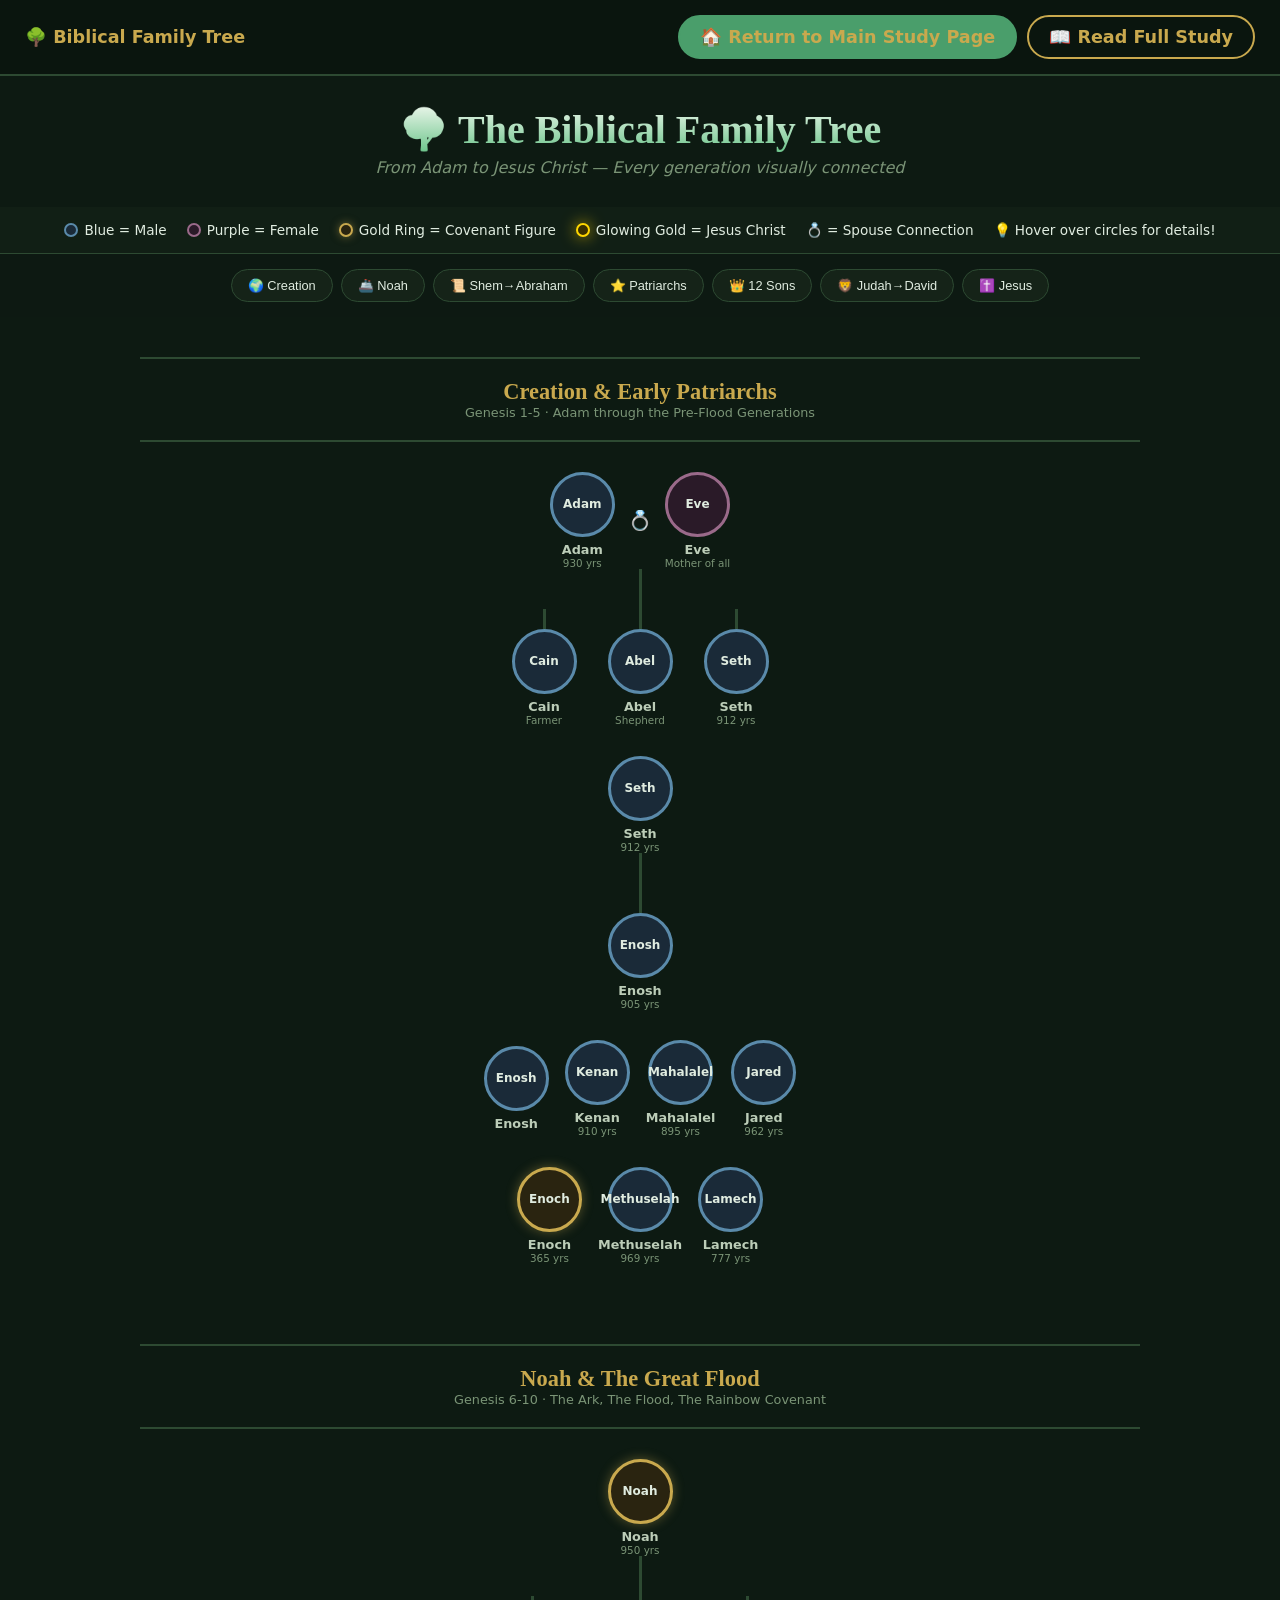
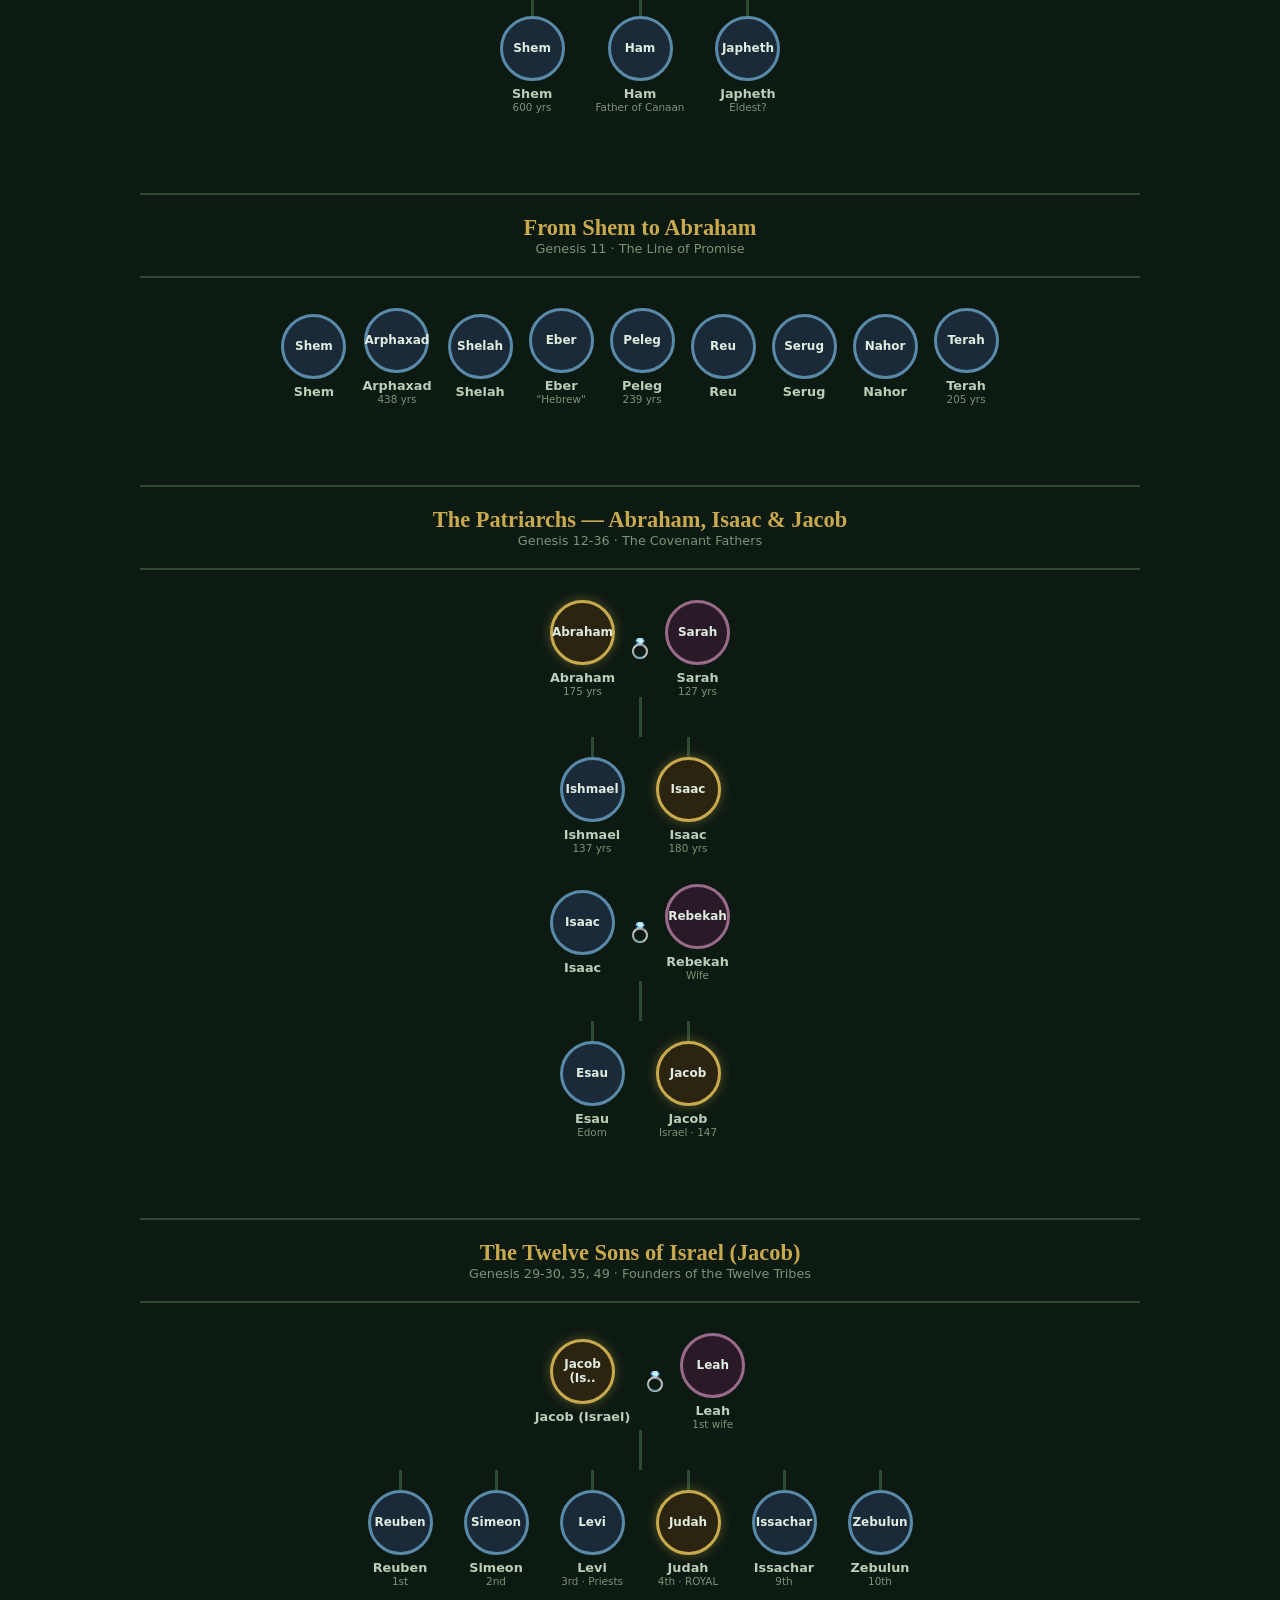
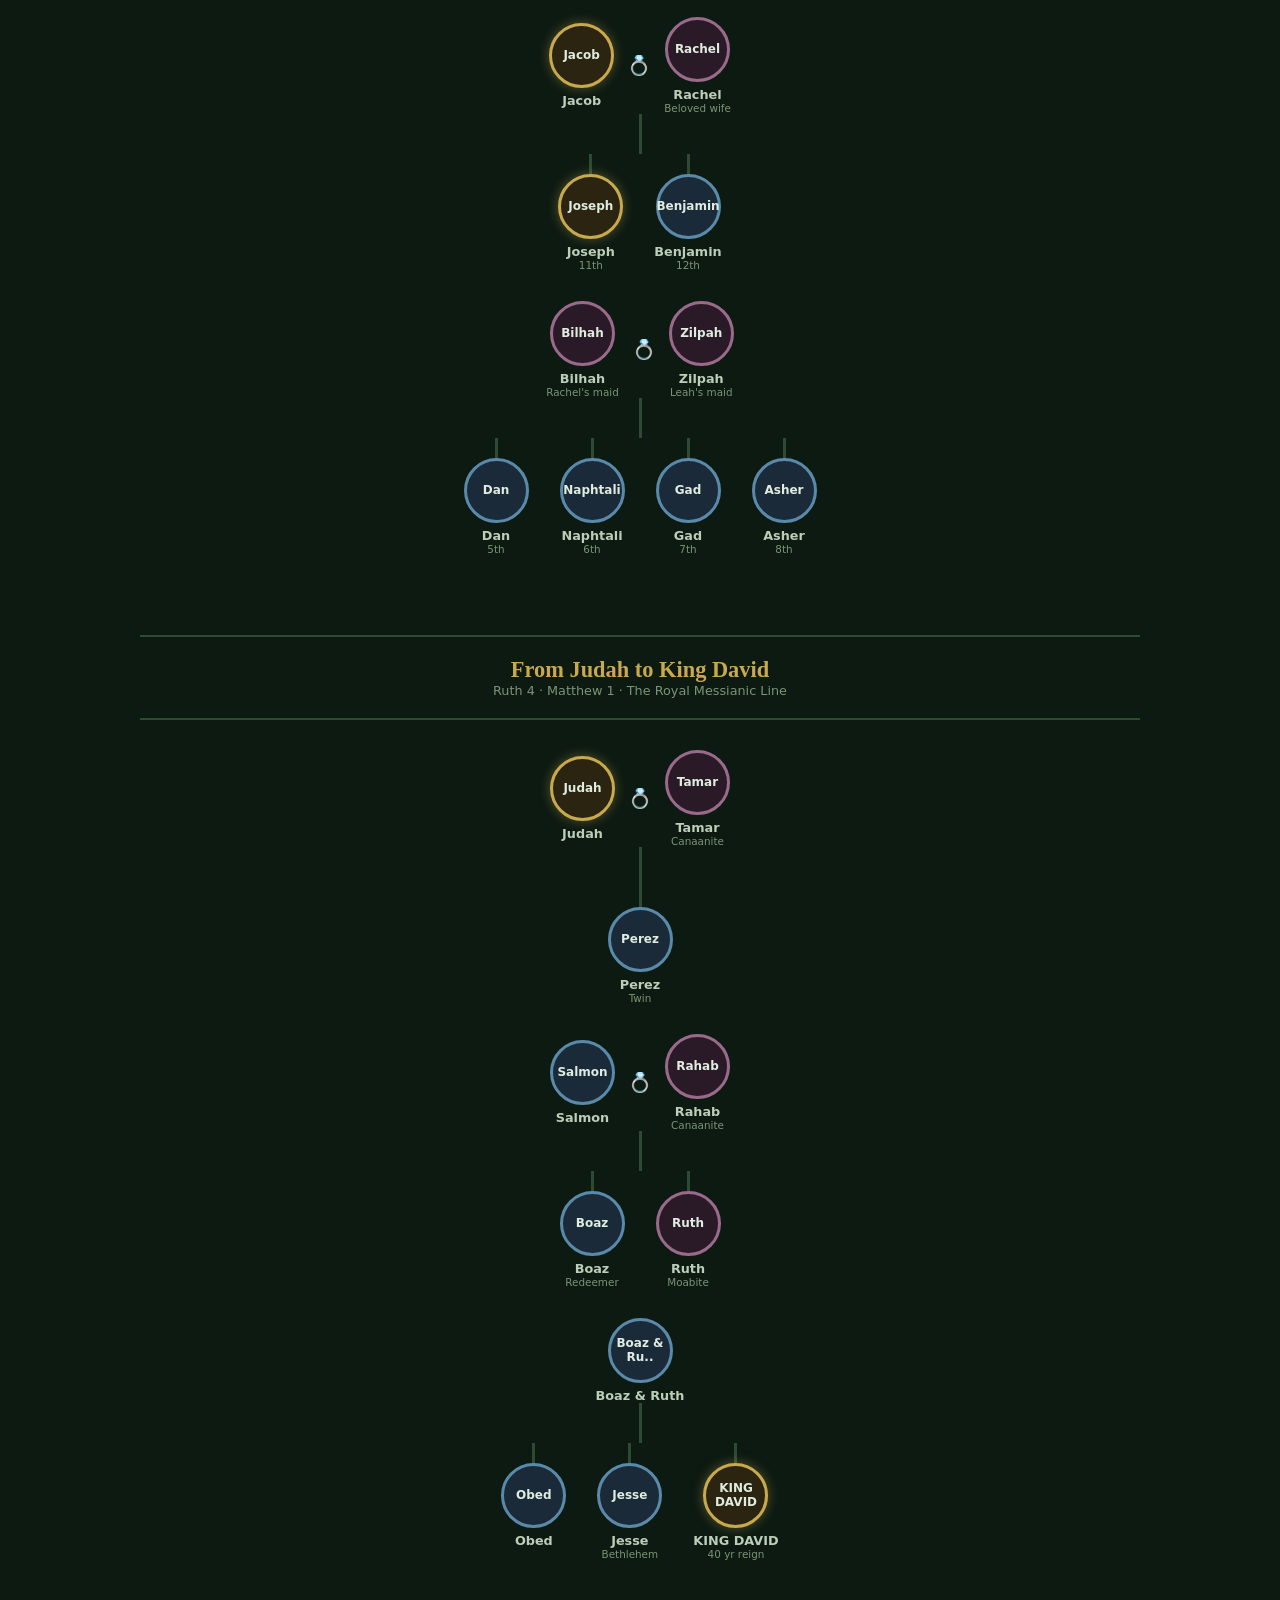
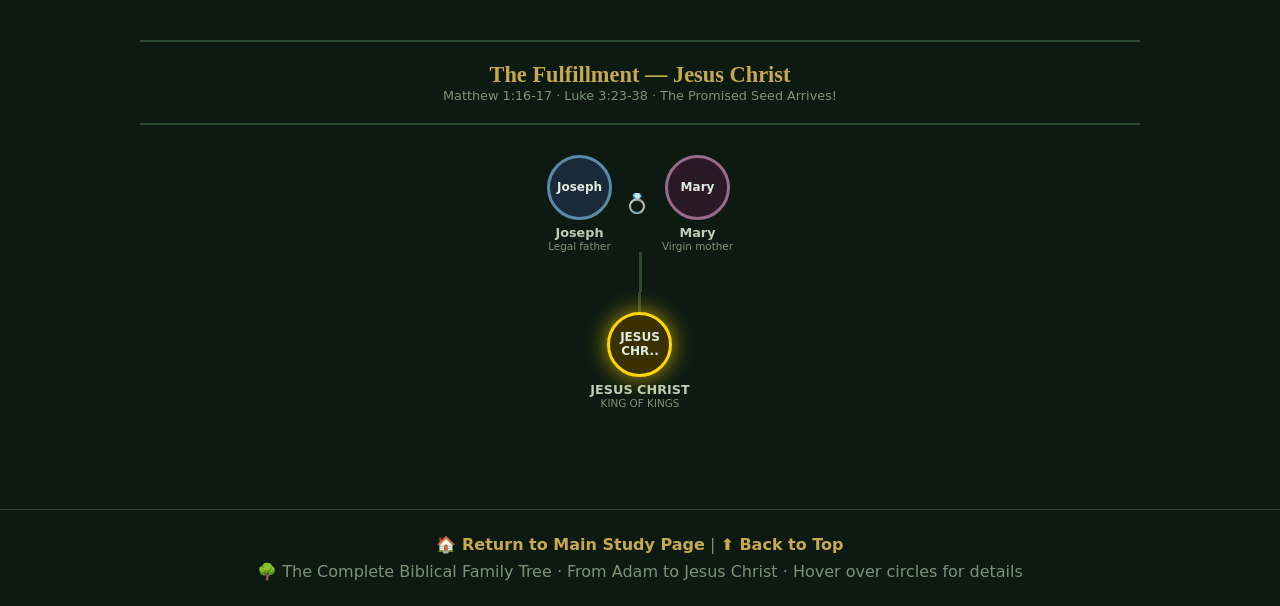
==== commit 774dd230: "Update family-tree.html" ====
--- a/family-tree.html
+++ b/family-tree.html
@@ -3,1036 +3,596 @@
 <head>
     <meta charset="UTF-8">
     <meta name="viewport" content="width=device-width, initial-scale=1.0">
-    <title>Interactive Biblical Family Tree · Visual Diagram</title>
+    <title>Interactive Biblical Family Tree · From Adam to Jesus</title>
     <style>
-        :root {
-            --bg: #0d1a12;
-            --card-bg: #152318;
-            --text: #e0ece0;
-            --gold: #c9a94e;
-            --emerald: #4a9e6b;
-            --line: #2d4a32;
-            --male: #4a7090;
-            --female: #9a6a8a;
-            --node-size: 60px;
-        }
-
         * { margin: 0; padding: 0; box-sizing: border-box; }
-
+        
         body {
-            background: var(--bg);
+            background: #0d1a12;
             font-family: system-ui, -apple-system, sans-serif;
-            color: var(--text);
-            overflow-x: auto;
+            color: #e0ece0;
             min-height: 100vh;
         }
 
-        /* ============ TOP NAVIGATION BAR ============ */
+        /* TOP BAR */
         .top-bar {
             display: flex;
             justify-content: space-between;
             align-items: center;
-            padding: 0.8rem 1.5rem;
-            background: rgba(10, 21, 14, 0.97);
-            backdrop-filter: blur(20px);
-            border-bottom: 2px solid var(--line);
+            padding: 15px 25px;
+            background: #0a150e;
+            border-bottom: 2px solid #2d4a32;
             position: sticky;
             top: 0;
-            z-index: 200;
+            z-index: 1000;
             flex-wrap: wrap;
-            gap: 0.8rem;
-            box-shadow: 0 4px 20px rgba(0, 0, 0, 0.5);
-        }
-
-        .top-bar .brand {
-            font-family: Georgia, serif;
-            font-size: 1.2rem;
-            color: var(--gold);
-            font-weight: 600;
-            letter-spacing: 0.5px;
+            gap: 10px;
+        }
+        .top-bar a {
+            color: #c9a94e;
             text-decoration: none;
+            font-weight: bold;
+            font-size: 1.1rem;
+        }
+        .top-bar-buttons {
             display: flex;
-            align-items: center;
-            gap: 0.4rem;
-        }
-
-        .top-bar .brand:hover {
-            color: #e0c870;
-        }
-
-        .top-bar .nav-buttons {
-            display: flex;
-            gap: 0.6rem;
+            gap: 10px;
             flex-wrap: wrap;
         }
-
-        .top-bar button,
-        .top-bar a.btn {
-            padding: 0.5rem 1.2rem;
+        .btn {
+            padding: 10px 20px;
             border-radius: 25px;
+            border: 2px solid;
+            cursor: pointer;
+            font-weight: bold;
             font-size: 0.9rem;
-            font-weight: 600;
-            cursor: pointer;
-            transition: all 0.3s;
             text-decoration: none;
-            display: inline-flex;
-            align-items: center;
-            gap: 0.4rem;
-            font-family: system-ui, sans-serif;
-            border: 2px solid transparent;
-        }
-
+            display: inline-block;
+            transition: 0.3s;
+        }
         .btn-return {
-            background: var(--emerald);
+            background: #4a9e6b;
             color: white;
-            border-color: var(--emerald);
-        }
-
-        .btn-return:hover {
-            background: #6bc48a;
-            border-color: #6bc48a;
-            box-shadow: 0 4px 16px rgba(74, 158, 107, 0.4);
-            transform: translateY(-2px);
-        }
-
+            border-color: #4a9e6b;
+        }
+        .btn-return:hover { background: #6bc48a; transform: translateY(-2px); }
         .btn-home {
             background: transparent;
-            color: var(--gold);
-            border-color: var(--gold);
-        }
-
-        .btn-home:hover {
-            background: rgba(201, 169, 78, 0.15);
-            border-color: #e0c870;
-            box-shadow: 0 4px 16px rgba(201, 169, 78, 0.3);
-            transform: translateY(-2px);
-        }
-
-        .btn-jump {
-            background: rgba(74, 158, 107, 0.2);
-            color: var(--text);
-            border-color: var(--line);
-        }
-
-        .btn-jump:hover {
-            background: rgba(74, 158, 107, 0.35);
-            border-color: var(--emerald);
-            color: white;
-        }
-
-        /* ============ HEADER SECTION ============ */
-        .tree-header {
+            color: #c9a94e;
+            border-color: #c9a94e;
+        }
+        .btn-home:hover { background: rgba(201,169,78,0.15); }
+
+        /* HEADER */
+        .header {
             text-align: center;
-            padding: 2.5rem 1rem 1.5rem;
-            background: linear-gradient(180deg, rgba(13, 26, 18, 1) 0%, rgba(13, 26, 18, 0.8) 100%);
-            border-bottom: 1px solid var(--line);
-        }
-
-        .tree-header h1 {
+            padding: 30px 20px;
+        }
+        .header h1 {
             font-family: Georgia, serif;
-            font-size: 2.6rem;
-            background: linear-gradient(180deg, #e8f5e8, #6bc48a);
+            font-size: 2.5rem;
+            background: linear-gradient(#e8f5e8, #6bc48a);
             -webkit-background-clip: text;
             -webkit-text-fill-color: transparent;
             background-clip: text;
-            margin-bottom: 0.5rem;
-        }
-
-        .tree-header p {
-            color: #7a9476;
-            font-style: italic;
-            font-size: 1rem;
-        }
-
-        /* ============ LEGEND ============ */
-        .legend-section {
+        }
+        .header p { color: #7a9476; font-style: italic; margin-top: 5px; }
+
+        /* LEGEND */
+        .legend {
             display: flex;
             justify-content: center;
-            align-items: center;
-            gap: 1.5rem;
-            padding: 1.2rem;
+            gap: 20px;
+            padding: 15px;
             flex-wrap: wrap;
-            background: rgba(21, 35, 24, 0.6);
-            border-bottom: 1px solid var(--line);
-            margin-bottom: 0;
-        }
-
-        .legend-item {
-            display: flex;
-            align-items: center;
-            gap: 0.5rem;
+            background: rgba(21,35,24,0.6);
+            border-bottom: 1px solid #2d4a32;
             font-size: 0.85rem;
-            color: #bccdb8;
-        }
-
+        }
+        .legend-item { display: flex; align-items: center; gap: 6px; }
         .legend-dot {
-            width: 16px;
-            height: 16px;
-            border-radius: 50%;
-            display: inline-block;
-            border: 2px solid;
-            flex-shrink: 0;
-        }
-
-        .legend-dot.male {
-            background: #1a2a38;
-            border-color: #5a8aaa;
-        }
-
-        .legend-dot.female {
-            background: #2a1a28;
-            border-color: #9a6a8a;
-        }
-
-        .legend-dot.covenant {
-            background: #2a2410;
-            border-color: #c9a94e;
-            box-shadow: 0 0 10px rgba(201, 169, 78, 0.5);
-        }
-
-        .legend-dot.jesus {
-            background: #3a3000;
-            border-color: #ffd700;
-            box-shadow: 0 0 15px rgba(255, 215, 0, 0.7);
-        }
-
-        .legend-dot.spouse {
-            background: transparent;
-            border: none;
-            font-size: 1rem;
-        }
-
-        /* ============ QUICK JUMP NAVIGATION ============ */
+            width: 14px; height: 14px; border-radius: 50%; border: 2px solid;
+        }
+        .legend-dot.male { background: #1a2a38; border-color: #5a8aaa; }
+        .legend-dot.female { background: #2a1a28; border-color: #9a6a8a; }
+        .legend-dot.covenant { background: #2a2410; border-color: #c9a94e; box-shadow: 0 0 8px rgba(201,169,78,0.5); }
+        .legend-dot.jesus { background: #3a3000; border-color: #ffd700; box-shadow: 0 0 15px rgba(255,215,0,0.7); animation: pulse 2s infinite; }
+        @keyframes pulse { 0%,100%{box-shadow:0 0 12px rgba(255,215,0,0.5);} 50%{box-shadow:0 0 25px rgba(255,215,0,0.9);} }
+
+        /* QUICK JUMP */
         .jump-nav {
-            display: flex;
-            justify-content: center;
-            gap: 0.5rem;
-            padding: 1rem;
-            flex-wrap: wrap;
-            background: rgba(15, 25, 18, 0.5);
-        }
-
+            display: flex; justify-content: center; gap: 8px; padding: 15px;
+            flex-wrap: wrap; background: rgba(15,25,18,0.5);
+        }
         .jump-nav button {
-            background: var(--card-bg);
-            border: 1px solid var(--line);
-            color: var(--text);
-            padding: 0.4rem 1rem;
-            border-radius: 20px;
-            cursor: pointer;
-            font-size: 0.8rem;
-            transition: all 0.3s;
-            white-space: nowrap;
-            font-family: system-ui, sans-serif;
-        }
-
-        .jump-nav button:hover {
-            border-color: var(--emerald);
-            background: #1a2c1e;
-            color: var(--emerald-light);
-        }
-
-        .jump-nav button.active-jump {
-            background: var(--emerald);
-            color: white;
-            border-color: var(--emerald);
-        }
-
-        /* ============ TREE CONTAINER ============ */
+            padding: 8px 16px; border-radius: 20px; border: 1px solid #2d4a32;
+            background: #152318; color: #e0ece0; cursor: pointer; font-size: 0.8rem; transition: 0.3s;
+        }
+        .jump-nav button:hover { border-color: #4a9e6b; background: #1a2c1e; }
+
+        /* TREE */
         .tree-container {
-            padding: 2rem;
-            overflow-x: auto;
-            overflow-y: visible;
-            display: flex;
-            justify-content: center;
-            min-width: fit-content;
-        }
-
-        .tree-wrapper {
-            display: flex;
-            flex-direction: column;
-            align-items: center;
-            gap: 3rem;
-            padding: 2rem 0;
-            min-width: max-content;
-        }
-
-        .generation-row {
-            display: flex;
-            align-items: center;
-            justify-content: center;
-            gap: 1.5rem;
-            flex-wrap: nowrap;
-            position: relative;
-            min-width: fit-content;
-        }
-
-        .generation-label {
-            position: absolute;
-            left: -200px;
-            font-size: 0.75rem;
-            color: #7a9476;
-            text-align: right;
-            width: 180px;
-            font-style: italic;
-            white-space: nowrap;
-        }
-
-        .tree-node {
-            position: relative;
-            display: flex;
-            flex-direction: column;
-            align-items: center;
-            cursor: pointer;
-            transition: transform 0.3s;
-            z-index: 1;
-            min-width: 70px;
-        }
-
-        .tree-node:hover {
-            transform: translateY(-8px);
-            z-index: 10;
-        }
-
-        .tree-node .node-circle {
-            width: var(--node-size);
-            height: var(--node-size);
-            border-radius: 50%;
-            display: flex;
-            align-items: center;
-            justify-content: center;
-            font-weight: bold;
-            font-size: 0.85rem;
-            text-align: center;
-            border: 3px solid var(--line);
-            background: var(--card-bg);
-            color: var(--text);
-            transition: all 0.3s;
-            position: relative;
-        }
-
-        .tree-node .node-circle.male {
-            border-color: #5a8aaa;
-            background: #1a2a38;
-            color: #c8ddf0;
-        }
-
-        .tree-node .node-circle.female {
-            border-color: #9a6a8a;
-            background: #2a1a28;
-            color: #e8d0e0;
-        }
-
-        .tree-node .node-circle.covenant {
-            border-color: var(--gold);
-            box-shadow: 0 0 15px rgba(201, 169, 78, 0.4);
-            background: #2a2410;
-            color: #f0e0a0;
-        }
-
-        .tree-node .node-circle.jesus {
-            border-color: #ffd700;
-            box-shadow: 0 0 30px rgba(255, 215, 0, 0.7);
-            background: #3a3000;
-            font-size: 0.9rem;
-            color: #fff8d0;
-            animation: jesusGlow 2s ease-in-out infinite;
-        }
-
-        @keyframes jesusGlow {
-            0%, 100% { box-shadow: 0 0 25px rgba(255, 215, 0, 0.6); }
-            50% { box-shadow: 0 0 40px rgba(255, 215, 0, 0.9); }
-        }
-
-        .tree-node:hover .node-circle {
-            border-color: var(--emerald);
-            box-shadow: 0 0 25px rgba(74, 158, 107, 0.6);
-            transform: scale(1.1);
-        }
-
-        .tree-node:hover .node-circle.jesus {
-            box-shadow: 0 0 45px rgba(255, 215, 0, 0.9);
-            transform: scale(1.15);
-        }
-
-        .tree-node .node-label {
-            margin-top: 0.4rem;
-            font-size: 0.8rem;
-            text-align: center;
-            color: #bccdb8;
-            max-width: 90px;
-            line-height: 1.2;
-            font-weight: 500;
-        }
-
-        .tree-node .node-sub {
-            font-size: 0.65rem;
-            color: #7a9476;
-            text-align: center;
-            max-width: 90px;
-        }
-
-        /* Connecting lines */
-        .connector-down {
-            width: 2px;
-            height: 35px;
-            background: var(--line);
-            margin: 0 auto;
-            position: relative;
-        }
-
-        .connector-down::after {
-            content: '';
-            position: absolute;
-            bottom: 0;
-            left: 50%;
-            transform: translateX(-50%);
-            width: 8px;
-            height: 8px;
-            background: var(--line);
-            border-radius: 50%;
-        }
-
-        .connector-horizontal {
-            height: 2px;
-            background: var(--line);
-            flex: 1;
-            min-width: 20px;
-        }
-
-        .connector-group {
-            display: flex;
-            flex-direction: column;
-            align-items: center;
+            display: flex; flex-direction: column; align-items: center;
+            padding: 30px 20px; gap: 40px;
+        }
+
+        .section-block {
+            width: 100%; max-width: 1000px;
+        }
+        .section-title {
+            text-align: center; padding: 20px; margin: 10px 0 25px;
+            border-top: 2px solid #2d4a32; border-bottom: 2px solid #2d4a32;
+        }
+        .section-title h2 { font-family: Georgia, serif; color: #c9a94e; font-size: 1.4rem; }
+        .section-title p { color: #7a9476; font-size: 0.8rem; }
+
+        .family-group {
+            display: flex; flex-direction: column; align-items: center;
+            margin: 30px 0; gap: 0;
+        }
+
+        .parents-row {
+            display: flex; align-items: center; justify-content: center;
+            gap: 0; flex-wrap: wrap;
+        }
+
+        .parent-node {
+            display: flex; flex-direction: column; align-items: center;
+            margin: 0 8px;
+        }
+
+        .node-circle {
+            width: 65px; height: 65px; border-radius: 50%;
+            display: flex; align-items: center; justify-content: center;
+            font-weight: bold; font-size: 0.75rem; text-align: center;
+            border: 3px solid #2d4a32; background: #152318; color: #e0ece0;
+            cursor: pointer; transition: all 0.3s; position: relative;
+            padding: 5px; line-height: 1.1;
+        }
+        .node-circle.male { border-color: #5a8aaa; background: #1a2a38; }
+        .node-circle.female { border-color: #9a6a8a; background: #2a1a28; }
+        .node-circle.covenant { border-color: #c9a94e; background: #2a2410; box-shadow: 0 0 12px rgba(201,169,78,0.4); }
+        .node-circle.jesus { border-color: #ffd700; background: #3a3000; box-shadow: 0 0 22px rgba(255,215,0,0.7); }
+        .node-circle:hover { transform: scale(1.15); border-color: #4a9e6b; box-shadow: 0 0 20px rgba(74,158,107,0.6); z-index: 5; }
+        .node-circle.jesus:hover { box-shadow: 0 0 35px rgba(255,215,0,0.9); }
+        .node-name { font-size: 0.8rem; margin-top: 5px; text-align: center; color: #bccdb8; font-weight: bold; }
+        .node-sub { font-size: 0.65rem; color: #7a9476; text-align: center; }
+
+        .spouse-ring {
+            font-size: 1.2rem; margin: 0 5px; align-self: center; color: #c9a94e;
+        }
+
+        /* Vertical line from parents to children */
+        .line-down {
+            width: 3px; height: 40px; background: #2d4a32; margin: 0 auto;
+        }
+        
+        /* Horizontal line above children */
+        .line-across {
+            height: 3px; background: #2d4a32; min-width: 60px;
         }
 
         .children-row {
-            display: flex;
-            align-items: flex-start;
-            gap: 0;
-            position: relative;
-        }
-
-        .spouse-connector {
-            width: 30px;
-            height: 2px;
-            background: #5a3a5a;
-            position: relative;
-            align-self: center;
-        }
-
-        .spouse-connector::after {
-            content: '💍';
-            position: absolute;
-            top: -16px;
-            left: 50%;
-            transform: translateX(-50%);
-            font-size: 0.8rem;
-        }
-
-        /* Section dividers */
-        .section-divider {
-            width: 100%;
-            max-width: 900px;
-            text-align: center;
-            padding: 1.5rem 2rem;
-            margin: 1rem 0;
-            border-top: 2px solid var(--line);
-            border-bottom: 2px solid var(--line);
-            background: rgba(21, 35, 24, 0.3);
-            border-radius: 5px;
-        }
-
-        .section-divider h3 {
-            font-family: Georgia, serif;
-            color: var(--gold);
-            font-size: 1.3rem;
-            letter-spacing: 1px;
-            margin-bottom: 0.2rem;
-        }
-
-        .section-divider p {
-            color: #7a9476;
-            font-size: 0.8rem;
-            font-style: italic;
-        }
-
-        /* Tooltip */
-        .node-tooltip {
-            display: none;
-            position: absolute;
-            bottom: calc(100% + 15px);
-            left: 50%;
-            transform: translateX(-50%);
-            background: #1a2c1e;
-            border: 2px solid var(--emerald);
-            border-radius: 12px;
-            padding: 0.8rem 1rem;
-            font-size: 0.8rem;
-            white-space: nowrap;
-            z-index: 30;
-            pointer-events: none;
-            box-shadow: 0 8px 30px rgba(0, 0, 0, 0.6);
-            color: #e0ece0;
-            max-width: 250px;
-            white-space: normal;
-        }
-
-        .node-tooltip strong {
-            color: var(--gold);
-            display: block;
-            margin-bottom: 0.3rem;
-            font-size: 0.9rem;
-        }
-
-        .tree-node:hover .node-tooltip {
-            display: block;
-        }
-
-        /* ============ BACK TO TOP BUTTON ============ */
-        .back-to-top {
-            position: fixed;
-            bottom: 2rem;
-            right: 2rem;
-            background: var(--emerald);
-            color: white;
-            border: 2px solid rgba(201, 169, 78, 0.4);
-            border-radius: 50%;
-            width: 50px;
-            height: 50px;
-            font-size: 1.4rem;
-            cursor: pointer;
-            box-shadow: 0 8px 24px rgba(0, 0, 0, 0.5);
-            transition: all 0.3s;
-            z-index: 100;
-            display: flex;
-            align-items: center;
-            justify-content: center;
-            opacity: 0;
-            pointer-events: none;
-        }
-
-        .back-to-top:hover {
-            background: #6bc48a;
-            transform: translateY(-5px);
-            box-shadow: 0 12px 30px rgba(0, 0, 0, 0.6);
-        }
-
-        /* ============ FOOTER ============ */
-        .tree-footer {
-            text-align: center;
-            padding: 2rem;
-            color: var(--text-muted);
-            border-top: 1px solid var(--line);
-            margin-top: 2rem;
-        }
-
-        .tree-footer a {
-            color: var(--gold);
-            text-decoration: none;
-            font-weight: 600;
-        }
-
-        .tree-footer a:hover {
-            color: #e0c870;
-        }
-
-        /* ============ RESPONSIVE ============ */
-        @media (max-width: 900px) {
-            :root { --node-size: 50px; }
-            
-            .tree-header h1 { font-size: 1.8rem; }
-            
-            .generation-label {
-                position: static;
-                text-align: center;
-                width: auto;
-                margin-bottom: 0.5rem;
-                display: block;
-                width: 100%;
-            }
-            
-            .generation-row {
-                flex-direction: column;
-                align-items: center;
-            }
-            
-            .tree-node .node-label { font-size: 0.7rem; max-width: 70px; }
-            .tree-node .node-sub { font-size: 0.6rem; }
-            
+            display: flex; align-items: flex-start; justify-content: center;
+            gap: 15px; flex-wrap: wrap; margin-top: 0;
+        }
+
+        .child-wrapper {
+            display: flex; flex-direction: column; align-items: center;
+        }
+        .child-line-down {
+            width: 3px; height: 20px; background: #2d4a32; margin: 0 auto;
+        }
+
+        .tooltip-box {
+            display: none; position: absolute; bottom: calc(100% + 10px);
+            left: 50%; transform: translateX(-50%);
+            background: #1a2c1e; border: 2px solid #4a9e6b; border-radius: 10px;
+            padding: 10px 14px; font-size: 0.78rem; white-space: normal;
+            width: 220px; z-index: 50; pointer-events: none;
+            box-shadow: 0 8px 25px rgba(0,0,0,0.6); color: #e0ece0;
+        }
+        .tooltip-box strong { color: #c9a94e; display: block; margin-bottom: 4px; font-size: 0.9rem; }
+        .node-circle:hover .tooltip-box { display: block; }
+
+        /* BACK TO TOP */
+        .back-top {
+            position: fixed; bottom: 25px; right: 25px;
+            background: #4a9e6b; color: white; border: 2px solid rgba(201,169,78,0.4);
+            border-radius: 50%; width: 48px; height: 48px; font-size: 1.3rem;
+            cursor: pointer; z-index: 99; display: flex; align-items: center; justify-content: center;
+            box-shadow: 0 6px 18px rgba(0,0,0,0.5); transition: 0.3s; opacity: 0; pointer-events: none;
+        }
+        .back-top:hover { background: #6bc48a; transform: translateY(-4px); }
+
+        /* FOOTER */
+        .footer {
+            text-align: center; padding: 25px; border-top: 1px solid #2d4a32;
+            margin-top: 40px; color: #7a9476;
+        }
+        .footer a { color: #c9a94e; font-weight: bold; text-decoration: none; }
+        .footer a:hover { text-decoration: underline; }
+
+        @media (max-width: 700px) {
+            .header h1 { font-size: 1.6rem; }
+            .node-circle { width: 50px; height: 50px; font-size: 0.65rem; }
+            .node-name { font-size: 0.7rem; }
             .top-bar { flex-direction: column; text-align: center; }
-            .top-bar .nav-buttons { justify-content: center; }
-            
-            .jump-nav button { font-size: 0.7rem; padding: 0.3rem 0.7rem; }
-        }
-
-        @media print {
-            body { background: white; color: black; }
-            .top-bar, .jump-nav, .back-to-top, .tree-footer { display: none; }
-            .tree-header h1 { -webkit-text-fill-color: black; }
-            .node-circle { background: white !important; color: black !important; }
+            .children-row { gap: 8px; }
         }
     </style>
 </head>
 <body>
+
     <!-- ============ TOP NAVIGATION BAR ============ -->
-    <nav class="top-bar">
-        <a href="index.html" class="brand">🌳 Biblical Family Tree</a>
-        <div class="nav-buttons">
-            <a href="index.html" class="btn btn-return">🏠 Return to Main Page</a>
-            <a href="index.html" class="btn btn-home">📖 Full Study</a>
-            <button class="btn btn-jump" onclick="document.getElementById('topJumpNav').scrollIntoView({behavior:'smooth'})">🔽 Quick Jump</button>
-        </div>
-    </nav>
-
-    <!-- ============ HEADER ============ -->
-    <div class="tree-header">
-        <h1>🌳 The Biblical Family Tree</h1>
-        <p>From Adam to Jesus Christ — An Interactive Visual Genealogy</p>
-    </div>
-
-    <!-- ============ LEGEND ============ -->
-    <div class="legend-section">
-        <div class="legend-item">
-            <span class="legend-dot male"></span> <strong>Blue circles</strong> = Males
-        </div>
-        <div class="legend-item">
-            <span class="legend-dot female"></span> <strong>Pink/purple circles</strong> = Females
-        </div>
-        <div class="legend-item">
-            <span class="legend-dot covenant"></span> <strong>Gold rings</strong> = Covenant figures (Abraham, David, etc.)
-        </div>
-        <div class="legend-item">
-            <span class="legend-dot jesus"></span> <strong>Glowing gold</strong> = Jesus Christ
-        </div>
-        <div class="legend-item">
-            <span class="legend-dot spouse">💍</span> <strong>Ring</strong> = Spouse connection
-        </div>
-        <div class="legend-item" style="font-style: italic;">
-            💡 <strong>Hover</strong> over any circle to see details
+    <div class="top-bar">
+        <a href="index.html">🌳 Biblical Family Tree</a>
+        <div class="top-bar-buttons">
+            <a href="index.html" class="btn btn-return">🏠 Return to Main Study Page</a>
+            <a href="index.html" class="btn btn-home">📖 Read Full Study</a>
         </div>
     </div>
 
-    <!-- ============ QUICK JUMP NAVIGATION ============ -->
-    <div class="jump-nav" id="topJumpNav">
-        <button onclick="jumpToSection('section-creation')" class="active-jump">🌍 Creation & Patriarchs</button>
-        <button onclick="jumpToSection('section-noah')">🚢 Noah & Flood</button>
-        <button onclick="jumpToSection('section-shem')">📜 Shem to Abraham</button>
-        <button onclick="jumpToSection('section-patriarchs')">⭐ The Patriarchs</button>
-        <button onclick="jumpToSection('section-twelve-sons')">👑 Twelve Sons</button>
-        <button onclick="jumpToSection('section-judah-david')">🦁 Judah to David</button>
-        <button onclick="jumpToSection('section-jesus')">✝️ Jesus Christ</button>
+    <!-- ============ HEADER ============ -->
+    <div class="header">
+        <h1>🌳 The Biblical Family Tree</h1>
+        <p>From Adam to Jesus Christ — Every generation visually connected</p>
     </div>
 
-    <!-- ============ TREE CONTAINER ============ -->
-    <div class="tree-container">
-        <div class="tree-wrapper" id="familyTreeDiagram">
-            <!-- Generated by JavaScript -->
-        </div>
+    <!-- ============ LEGEND ============ -->
+    <div class="legend">
+        <div class="legend-item"><span class="legend-dot male"></span> Blue = Male</div>
+        <div class="legend-item"><span class="legend-dot female"></span> Purple = Female</div>
+        <div class="legend-item"><span class="legend-dot covenant"></span> Gold Ring = Covenant Figure</div>
+        <div class="legend-item"><span class="legend-dot jesus"></span> Glowing Gold = Jesus Christ</div>
+        <div class="legend-item">💍 = Spouse Connection</div>
+        <div class="legend-item">💡 Hover over circles for details!</div>
     </div>
 
+    <!-- ============ QUICK JUMP ============ -->
+    <div class="jump-nav">
+        <button onclick="document.getElementById('sec1').scrollIntoView({behavior:'smooth',block:'center'})">🌍 Creation</button>
+        <button onclick="document.getElementById('sec2').scrollIntoView({behavior:'smooth',block:'center'})">🚢 Noah</button>
+        <button onclick="document.getElementById('sec3').scrollIntoView({behavior:'smooth',block:'center'})">📜 Shem→Abraham</button>
+        <button onclick="document.getElementById('sec4').scrollIntoView({behavior:'smooth',block:'center'})">⭐ Patriarchs</button>
+        <button onclick="document.getElementById('sec5').scrollIntoView({behavior:'smooth',block:'center'})">👑 12 Sons</button>
+        <button onclick="document.getElementById('sec6').scrollIntoView({behavior:'smooth',block:'center'})">🦁 Judah→David</button>
+        <button onclick="document.getElementById('sec7').scrollIntoView({behavior:'smooth',block:'center'})">✝️ Jesus</button>
+    </div>
+
+    <!-- ============ THE TREE ============ -->
+    <div class="tree-container" id="treeRoot">
+        <!-- All sections are generated by JavaScript below -->
+    </div>
+
     <!-- ============ FOOTER ============ -->
-    <div class="tree-footer">
-        <p>
-            <a href="index.html">🏠 Return to Main Page</a> | 
-            <a href="index.html">📖 Read Full Study</a> |
-            <a href="#" onclick="window.scrollTo({top:0,behavior:'smooth'}); return false;">⬆ Back to Top</a>
-        </p>
-        <p style="margin-top: 0.5rem;">🌳 The Complete Biblical Family Tree · From Adam to Jesus · Hover over nodes for details</p>
+    <div class="footer">
+        <p><a href="index.html">🏠 Return to Main Study Page</a> | <a href="#" onclick="window.scrollTo({top:0,behavior:'smooth'});return false;">⬆ Back to Top</a></p>
+        <p style="margin-top:8px;">🌳 The Complete Biblical Family Tree · From Adam to Jesus Christ · Hover over circles for details</p>
     </div>
 
     <!-- ============ BACK TO TOP BUTTON ============ -->
-    <button class="back-to-top" id="backToTopBtn" title="Back to top">↑</button>
+    <button class="back-top" id="backTopBtn" onclick="window.scrollTo({top:0,behavior:'smooth'})">↑</button>
 
     <script>
-        // ============ FAMILY TREE DATA ============
-        const familyTreeData = {
-            sections: [
-                {
-                    id: 'section-creation',
-                    title: 'Creation & Early Patriarchs',
-                    subtitle: 'Genesis 1-5 · Adam through the Pre-Flood Generations',
-                    generations: [
-                        {
-                            label: 'First Humans',
-                            nodes: [
-                                { id: 'adam', name: 'Adam', sub: '930 yrs', type: 'male', tooltip: 'First man · Created from dust · Lived in Eden · Father of all humanity' },
-                                { id: 'eve', name: 'Eve', sub: 'Mother of all', type: 'female', tooltip: 'First woman · Created from Adam\'s rib · Mother of all living · Named "Life"' }
-                            ],
-                            children: [
-                                { id: 'cain', name: 'Cain', sub: 'Farmer', type: 'male', parent: 'adam', tooltip: 'Firstborn son · Became a farmer · Killed his brother Abel · Marked by God for protection · Built the first city' },
-                                { id: 'abel', name: 'Abel', sub: 'Shepherd', type: 'male', parent: 'adam', tooltip: 'Second son · A shepherd · Offered a pleasing sacrifice to God · Murdered by his brother Cain · First martyr' },
-                                { id: 'seth', name: 'Seth', sub: '912 yrs', type: 'male', parent: 'adam', tooltip: 'Third son · Born after Abel\'s death · Name means "appointed" · Ancestor of Noah · The godly line continues through him' }
-                            ]
-                        },
-                        {
-                            label: 'Seth\'s Descendants',
-                            nodes: [
-                                { id: 'enosh', name: 'Enosh', sub: '905 yrs', type: 'male', tooltip: 'Son of Seth · During his lifetime, people began to call upon the name of the LORD · Beginning of organized worship' },
-                                { id: 'kenan', name: 'Kenan', sub: '910 yrs', type: 'male', tooltip: 'Continued the faithful line through the pre-flood period' },
-                                { id: 'mahalalel', name: 'Mahalalel', sub: '895 yrs', type: 'male', tooltip: 'His name may mean "praise of God" or "the shining one of El"' },
-                                { id: 'jared', name: 'Jared', sub: '962 yrs', type: 'male', tooltip: 'Father of Enoch · Second longest lifespan recorded in the Bible after Methuselah' }
-                            ]
-                        },
-                        {
-                            label: 'Special Figures',
-                            nodes: [
-                                { id: 'enoch', name: 'Enoch', sub: '365 yrs', type: 'covenant', tooltip: 'Walked faithfully with God · Did not experience death · God took him directly to heaven · Only person besides Elijah to bypass death · Prophet who spoke of the Lord\'s coming' },
-                                { id: 'methuselah', name: 'Methuselah', sub: '969 yrs', type: 'male', tooltip: 'Longest-lived human in the Bible · 969 years · Name may mean "when he dies, it shall be sent" · Died in the year of the Flood' },
-                                { id: 'lamech', name: 'Lamech', sub: '777 yrs', type: 'male', tooltip: 'Father of Noah · Named his son Noah saying "He will comfort us" · Recognized the curse on the ground' }
-                            ]
-                        }
-                    ]
-                },
-                {
-                    id: 'section-noah',
-                    title: 'Noah & The Great Flood',
-                    subtitle: 'Genesis 6-10 · The Ark, The Flood, and The Rainbow Covenant',
-                    generations: [
-                        {
-                            label: 'The Righteous Man',
-                            nodes: [
-                                { id: 'noah', name: 'Noah', sub: '950 yrs', type: 'covenant', tooltip: 'A righteous man, blameless in his generation · Walked with God · Built the ark · Saved his family and animals from the Flood · Received the rainbow covenant · First to plant a vineyard' }
-                            ],
-                            children: [
-                                { id: 'shem', name: 'Shem', sub: '600 yrs', type: 'male', tooltip: 'Eldest son? · Ancestor of the Semitic peoples · Ancestor of Abraham · Lived to see 9 generations · The covenant line continues through him' },
-                                { id: 'ham', name: 'Ham', sub: 'Father of Canaan', type: 'male', tooltip: 'Saw Noah\'s nakedness · Father of Canaan (who was cursed) · Ancestor of African and Canaanite peoples · Also ancestor of Nimrod' },
-                                { id: 'japheth', name: 'Japheth', sub: 'Eldest?', type: 'male', tooltip: 'Blessed alongside Shem · Ancestor of European and Asian peoples · "May Japheth live in the tents of Shem" · His descendants spread to the coastlands' }
-                            ]
-                        }
-                    ]
-                },
-                {
-                    id: 'section-shem',
-                    title: 'From Shem to Abraham',
-                    subtitle: 'Genesis 11 · The Table of Nations and the Line of Promise',
-                    generations: [
-                        {
-                            label: 'Shem\'s Descendants',
-                            nodes: [
-                                { id: 'arphaxad', name: 'Arphaxad', sub: '438 yrs', type: 'male', tooltip: 'Son of Shem · Born two years after the Flood · Ancestor of Abraham' },
-                                { id: 'shelah', name: 'Shelah', type: 'male', tooltip: 'Continued the line toward Abraham' },
-                                { id: 'eber', name: 'Eber', sub: '"Hebrew"', type: 'male', tooltip: 'His name gives us the word "Hebrew" · Ancestor of the Hebrew people · Lived 464 years' },
-                                { id: 'peleg', name: 'Peleg', sub: '239 yrs', type: 'male', tooltip: 'In his days the earth was divided · Possibly refers to the Tower of Babel and dispersion of nations' },
-                                { id: 'reu', name: 'Reu', type: 'male', tooltip: 'Continued the faithful line' },
-                                { id: 'serug', name: 'Serug', type: 'male', tooltip: 'Great-grandfather of Abraham' },
-                                { id: 'nahor1', name: 'Nahor', type: 'male', tooltip: 'Grandfather of Abraham · Father of Terah' },
-                                { id: 'terah', name: 'Terah', sub: '205 yrs', type: 'male', tooltip: 'Father of Abraham, Nahor, and Haran · Left Ur of the Chaldeans for Canaan · Settled in Harran where he died · Originally an idol worshiper according to tradition' }
-                            ]
-                        }
-                    ]
-                },
-                {
-                    id: 'section-patriarchs',
-                    title: 'The Patriarchs — Abraham, Isaac, and Jacob',
-                    subtitle: 'Genesis 12-36 · The Covenant Fathers of Israel',
-                    generations: [
-                        {
-                            label: 'Abraham\'s Family',
-                            nodes: [
-                                { id: 'abraham', name: 'Abraham', sub: '175 yrs', type: 'covenant', tooltip: 'Originally Abram · Father of many nations · Received the covenant: land, seed, blessing · Tested with Isaac · Buried in Machpelah · Revered by Jews, Christians, and Muslims' },
-                                { id: 'sarah', name: 'Sarah', sub: '127 yrs', type: 'female', tooltip: 'Originally Sarai · Wife and half-sister of Abraham · Barren until age 90 · Bore Isaac miraculously · Buried in the cave of Machpelah · Only woman whose age at death is recorded in Scripture' }
-                            ],
-                            children: [
-                                { id: 'ishmael', name: 'Ishmael', sub: '137 yrs', type: 'male', tooltip: 'Son of Hagar the Egyptian · Firstborn of Abraham · Blessed by God to become a great nation · 12 sons who became princes · Ancestor of many Arab peoples · Helped bury Abraham' },
-                                { id: 'isaac', name: 'Isaac', sub: '180 yrs', type: 'covenant', tooltip: 'Son of promise · Name means "he laughs" · Bound on the altar on Mount Moriah · Married Rebekah · Father of twins Jacob and Esau · The middle patriarch' }
-                            ]
-                        },
-                        {
-                            label: 'Isaac\'s Sons',
-                            nodes: [
-                                { id: 'isaac2', name: 'Isaac', type: 'male', tooltip: 'Son of Abraham · Husband of Rebekah · Prayed for children for 20 years' },
-                                { id: 'rebekah', name: 'Rebekah', sub: 'Wife of Isaac', type: 'female', tooltip: 'Daughter of Bethuel · Chosen by God through the servant\'s prayer · Left her family to marry Isaac · Mother of twins · Favored Jacob · Orchestrated the blessing switch' }
-                            ],
-                            children: [
-                                { id: 'esau', name: 'Esau', sub: 'Edom', type: 'male', tooltip: 'Firstborn twin · Red and hairy · A skilled hunter · Sold his birthright for lentil stew · Lost the patriarchal blessing · Ancestor of the Edomites · Later reconciled with Jacob' },
-                                { id: 'jacob', name: 'Jacob', sub: 'Israel · 147', type: 'covenant', tooltip: 'Younger twin · Name means "he grasps the heel" or "deceiver" · Dreamed of a ladder to heaven · Worked 14 years for his wives · Wrestled with God and was renamed ISRAEL · Father of the 12 tribes · Buried in Machpelah' }
-                            ]
-                        }
-                    ]
-                },
-                {
-                    id: 'section-twelve-sons',
-                    title: 'The Twelve Sons of Israel (Jacob)',
-                    subtitle: 'Genesis 29-30, 35, 49 · The Founders of the Twelve Tribes',
-                    generations: [
-                        {
-                            label: 'Sons of Leah',
-                            nodes: [
-                                { id: 'leah', name: 'Leah', sub: 'First wife', type: 'female', tooltip: 'Elder daughter of Laban · Given to Jacob through deception · "Unloved" but God blessed her with many children · Mother of 6 sons and 1 daughter · Buried in Machpelah' },
-                                { id: 'jacob2', name: 'Jacob', type: 'covenant', tooltip: 'Renamed Israel by God · Father of 12 sons and 1 daughter' }
-                            ],
-                            children: [
-                                { id: 'reuben', name: 'Reuben', sub: '1st · Lost birthright', type: 'male', tooltip: 'Firstborn of Jacob · Name means "See, a son" · Lost his birthright after sleeping with Bilhah · Tried to save Joseph · "Unstable as water"' },
-                                { id: 'simeon', name: 'Simeon', sub: '2nd', type: 'male', tooltip: 'Second son · With Levi, avenged Dinah by massacring Shechem · Scattered in Israel · Absorbed into Judah' },
-                                { id: 'levi', name: 'Levi', sub: '3rd · Priests', type: 'male', tooltip: 'Third son · Violent with Simeon at Shechem · Tribe later redeemed at Sinai · Became the priestly tribe · Moses and Aaron were Levites · No land inheritance' },
-                                { id: 'judah', name: 'Judah', sub: '4th · ROYAL', type: 'covenant', tooltip: 'Fourth son · Name means "Praise" · Emerged as leader among brothers · Persuaded them to sell Joseph · Offered himself for Benjamin · Received the Messianic blessing: "The scepter will not depart" · Ancestor of David and JESUS' },
-                                { id: 'issachar', name: 'Issachar', sub: '9th', type: 'male', tooltip: 'Ninth son · Name means "Reward" · Described as a strong donkey · Agricultural tribe · Known for understanding the times' },
-                                { id: 'zebulun', name: 'Zebulun', sub: '10th', type: 'male', tooltip: 'Tenth son · Name means "Honor" · Prophesied to live by the seashore · A haven for ships · Territory between the seas' }
-                            ]
-                        },
-                        {
-                            label: 'Sons of Rachel',
-                            nodes: [
-                                { id: 'rachel', name: 'Rachel', sub: 'Beloved wife', type: 'female', tooltip: 'Younger daughter of Laban · Jacob\'s true love · Worked 14 years to marry her · Beautiful · Initially barren · Mother of Joseph and Benjamin · Died giving birth to Benjamin near Bethlehem · Jacob\'s favorite wife' }
-                            ],
-                            children: [
-                                { id: 'joseph', name: 'Joseph', sub: '11th · Double portion', type: 'covenant', tooltip: 'Eleventh son · Favorite of Jacob · Had prophetic dreams · Sold into slavery by brothers · Rose to rule Egypt · Saved his family during famine · Forgave his brothers · "You meant evil, God meant good" · Received double inheritance through his sons' },
-                                { id: 'benjamin', name: 'Benjamin', sub: '12th · Youngest', type: 'male', tooltip: 'Twelfth and youngest son · Name means "Son of my right hand" · Only full brother of Joseph · Mother Rachel died giving birth to him · Tribe produced King Saul, the prophetess Deborah\'s general Barak, and the Apostle Paul · "Ravenous wolf"' }
-                            ]
-                        },
-                        {
-                            label: 'Sons of the Handmaids',
-                            nodes: [
-                                { id: 'bilhah', name: 'Bilhah', sub: 'Rachel\'s maid', type: 'female', tooltip: 'Rachel\'s servant · Gave birth on Rachel\'s behalf · Mother of Dan and Naphtali' },
-                                { id: 'zilpah', name: 'Zilpah', sub: 'Leah\'s maid', type: 'female', tooltip: 'Leah\'s servant · Gave birth on Leah\'s behalf · Mother of Gad and Asher' }
-                            ],
-                            children: [
-                                { id: 'dan', name: 'Dan', sub: '5th', type: 'male', tooltip: 'Fifth son · Name means "Judge" · Samson was from Dan · Tribe later fell into idolatry · Absent from Revelation 7\'s sealed tribes' },
-                                { id: 'naphtali', name: 'Naphtali', sub: '6th', type: 'male', tooltip: 'Sixth son · Name means "My struggle" · "A doe set free" · Territory in Galilee where Jesus ministered' },
-                                { id: 'gad', name: 'Gad', sub: '7th', type: 'male', tooltip: 'Seventh son · Name means "Good fortune" · A warrior tribe · Settled east of the Jordan · "Attacked by raiders but attacks at their heels"' },
-                                { id: 'asher', name: 'Asher', sub: '8th', type: 'male', tooltip: 'Eighth son · Name means "Happy" · Blessed with rich food and royal delicacies · Fertile territory in western Galilee' }
-                            ]
-                        }
-                    ]
-                },
-                {
-                    id: 'section-judah-david',
-                    title: 'From Judah to King David',
-                    subtitle: 'Ruth 4 · Matthew 1 · The Royal Line of the Messiah',
-                    generations: [
-                        {
-                            label: 'Judah\'s Line',
-                            nodes: [
-                                { id: 'judah2', name: 'Judah', type: 'covenant', tooltip: 'Son of Jacob · Received Messianic blessing' },
-                                { id: 'tamar', name: 'Tamar', sub: 'Canaanite', type: 'female', tooltip: 'Widow of Judah\'s sons · Secured her rights through unconventional means · Declared "more righteous than I" by Judah · In the Messianic line' }
-                            ],
-                            children: [
-                                { id: 'perez', name: 'Perez', sub: 'Twin', type: 'male', tooltip: 'Son of Judah and Tamar · Twin of Zerah · "Breach-maker" · Ancestor of David and Jesus' }
-                            ]
-                        },
-                        {
-                            label: 'Boaz & Ruth',
-                            nodes: [
-                                { id: 'salmon', name: 'Salmon', type: 'male', tooltip: 'Husband of Rahab the Canaanite' },
-                                { id: 'rahab', name: 'Rahab', sub: 'Canaanite', type: 'female', tooltip: 'Former prostitute of Jericho · Hid the Israelite spies · Demonstrated great faith · Spared in Jericho\'s destruction · Married Salmon · In the Messianic line' }
-                            ],
-                            children: [
-                                { id: 'boaz', name: 'Boaz', sub: 'Redeemer', type: 'male', tooltip: 'Kinsman-redeemer · Married Ruth the Moabite · Great-grandfather of David · A man of noble character' },
-                                { id: 'ruth', name: 'Ruth', sub: 'Moabite', type: 'female', tooltip: 'Moabite widow · "Your people will be my people, your God my God" · Loyal to Naomi · Married Boaz · Great-grandmother of David · In the Messianic line' }
-                            ]
-                        },
-                        {
-                            label: 'To the King',
-                            nodes: [
-                                { id: 'obed', name: 'Obed', type: 'male', tooltip: 'Son of Boaz and Ruth · Grandfather of David' },
-                                { id: 'jesse', name: 'Jesse', sub: 'Bethlehem', type: 'male', tooltip: 'Father of eight sons · From Bethlehem · Son of Obed · Grandfather of David' },
-                                { id: 'david', name: 'KING DAVID', sub: '40 yr reign', type: 'covenant', tooltip: 'THE KING! · Youngest son of Jesse · Shepherd boy · Killed Goliath · Anointed by Samuel · Fled from Saul · Became king · Captured Jerusalem · Brought the Ark · Received the Davidic Covenant: eternal throne · Wrote Psalms · "A man after God\'s own heart" · Ancestor of JESUS CHRIST' }
-                            ]
-                        }
-                    ]
-                },
-                {
-                    id: 'section-jesus',
-                    title: 'The Fulfillment — Jesus Christ',
-                    subtitle: 'Matthew 1:16-17 · Luke 3:23-38 · The Promised Seed Arrives',
-                    generations: [
-                        {
-                            label: 'The Holy Family',
-                            nodes: [
-                                { id: 'joseph2', name: 'Joseph', sub: 'Legal father', type: 'male', tooltip: 'Carpenter from Nazareth · Descendant of David · A righteous man · Obeyed the angel\'s message in dreams · Protected Mary and the infant Jesus · Legal father of Jesus, establishing His Davidic lineage' },
-                                { id: 'mary', name: 'Mary', sub: 'Virgin mother', type: 'female', tooltip: 'Young virgin from Nazareth · Highly favored by God · "I am the Lord\'s servant" · Conceived by the Holy Spirit · Mother of Jesus · Present at the cross and the tomb · Part of the early church' }
-                            ],
-                            children: [
-                                { id: 'jesus', name: 'JESUS CHRIST', sub: 'KING OF KINGS', type: 'jesus', tooltip: 'THE MESSIAH! · Son of God and Son of David · Born in Bethlehem · The Lion of the tribe of Judah · The Seed of Abraham · The Prophet like Moses · The Suffering Servant · Crucified, died, buried · ROSE from the dead · Ascended to heaven · Will return as King of Kings and Lord of Lords · The fulfillment of EVERY covenant promise!' }
-                            ]
-                        }
-                    ]
-                }
-            ]
-        };
-
-        // ============ RENDER FAMILY TREE ============
-        function renderFamilyTree() {
-            const container = document.getElementById('familyTreeDiagram');
-            if (!container) return;
-            container.innerHTML = '';
-
-            familyTreeData.sections.forEach((section, sectionIndex) => {
-                // Section divider
-                const divider = document.createElement('div');
-                divider.className = 'section-divider';
-                divider.id = section.id;
-                divider.innerHTML = `<h3>${section.title}</h3><p>${section.subtitle}</p>`;
-                container.appendChild(divider);
-
-                // Render each generation in the section
-                section.generations.forEach((gen, genIndex) => {
-                    // Generation row for parents
-                    if (gen.nodes && gen.nodes.length > 0) {
-                        const genRow = document.createElement('div');
-                        genRow.className = 'generation-row';
-                        genRow.style.position = 'relative';
-
-                        // Add generation label
-                        if (gen.label) {
-                            const label = document.createElement('div');
-                            label.className = 'generation-label';
-                            label.textContent = gen.label;
-                            genRow.appendChild(label);
-                        }
-
-                        // Add parent nodes
-                        gen.nodes.forEach((node, nodeIndex) => {
-                            // Add spouse connector between pairs
-                            if (gen.nodes.length === 2 && nodeIndex === 0) {
-                                const spouseConn = document.createElement('div');
-                                spouseConn.className = 'spouse-connector';
-                                genRow.appendChild(spouseConn);
-                            }
-                            const nodeEl = createTreeNode(node);
-                            genRow.appendChild(nodeEl);
-                        });
-
-                        container.appendChild(genRow);
-                    }
-
-                    // Connector down to children
-                    if (gen.children && gen.children.length > 0) {
-                        const connectorDown = document.createElement('div');
-                        connectorDown.className = 'connector-down';
-                        container.appendChild(connectorDown);
-
-                        // Children row
-                        const childrenRow = document.createElement('div');
-                        childrenRow.className = 'generation-row';
-                        childrenRow.style.gap = '1rem';
-                        childrenRow.style.flexWrap = 'wrap';
-                        childrenRow.style.justifyContent = 'center';
-
-                        gen.children.forEach((child, childIndex) => {
-                            const childEl = createTreeNode(child);
-                            childrenRow.appendChild(childEl);
-                        });
-
-                        container.appendChild(childrenRow);
-                    }
-
-                    // Spacer
-                    const spacer = document.createElement('div');
-                    spacer.style.height = '10px';
-                    container.appendChild(spacer);
-                });
-
-                // Extra spacing between sections
-                const sectionSpacer = document.createElement('div');
-                sectionSpacer.style.height = '20px';
-                container.appendChild(sectionSpacer);
-            });
-        }
-
-        function createTreeNode(data) {
-            const node = document.createElement('div');
-            node.className = 'tree-node';
-            if (data.id) node.id = data.id;
-
-            const circle = document.createElement('div');
-            circle.className = 'node-circle';
-
-            // Determine circle type
-            if (data.type === 'jesus') {
-                circle.classList.add('jesus');
-            } else if (data.type === 'covenant') {
-                circle.classList.add('covenant');
-            } else if (data.type === 'female') {
-                circle.classList.add('female');
+        // Show/hide back to top button
+        window.addEventListener('scroll', function() {
+            var btn = document.getElementById('backTopBtn');
+            if (window.pageYOffset > 400) {
+                btn.style.opacity = '1';
+                btn.style.pointerEvents = 'auto';
             } else {
-                circle.classList.add('male');
-            }
-
-            // Display abbreviated name
-            let displayName = data.name;
-            if (displayName.length > 12) {
-                displayName = displayName.substring(0, 11) + '…';
-            }
-            circle.textContent = displayName;
-
-            node.appendChild(circle);
-
-            // Name label
-            const label = document.createElement('div');
-            label.className = 'node-label';
-            // Shorten label if needed
-            let labelText = data.name;
-            if (labelText.length > 15) {
-                labelText = labelText.substring(0, 14) + '…';
-            }
-            label.textContent = labelText;
-            node.appendChild(label);
-
-            // Sub label
-            if (data.sub) {
-                const sub = document.createElement('div');
-                sub.className = 'node-sub';
-                sub.textContent = data.sub;
-                node.appendChild(sub);
-            }
-
-            // Tooltip
-            if (data.tooltip) {
-                const tooltip = document.createElement('div');
-                tooltip.className = 'node-tooltip';
-                tooltip.innerHTML = `<strong>${data.name}</strong>${data.tooltip}`;
-                node.appendChild(tooltip);
-            }
-
-            return node;
-        }
-
-        // ============ JUMP TO SECTION ============
-        function jumpToSection(sectionId) {
-            const element = document.getElementById(sectionId);
-            if (element) {
-                const offset = 120; // Account for sticky top bar
-                const position = element.getBoundingClientRect().top + window.pageYOffset - offset;
-                window.scrollTo({ top: position, behavior: 'smooth' });
-
-                // Update active button
-                document.querySelectorAll('.jump-nav button').forEach(btn => {
-                    btn.classList.remove('active-jump');
-                });
-                const activeBtn = document.querySelector(`[onclick="jumpToSection('${sectionId}')"]`);
-                if (activeBtn) {
-                    activeBtn.classList.add('active-jump');
-                }
-            }
-        }
-
-        // ============ BACK TO TOP BUTTON ============
-        const backToTopBtn = document.getElementById('backToTopBtn');
-
-        window.addEventListener('scroll', function() {
-            if (window.pageYOffset > 500) {
-                backToTopBtn.style.opacity = '1';
-                backToTopBtn.style.pointerEvents = 'auto';
-            } else {
-                backToTopBtn.style.opacity = '0';
-                backToTopBtn.style.pointerEvents = 'none';
+                btn.style.opacity = '0';
+                btn.style.pointerEvents = 'none';
             }
         });
 
-        backToTopBtn.addEventListener('click', function() {
-            window.scrollTo({ top: 0, behavior: 'smooth' });
-        });
-
-        // ============ INITIALIZE ============
-        document.addEventListener('DOMContentLoaded', function() {
-            renderFamilyTree();
-            console.log('🌳 Biblical Family Tree rendered successfully!');
-            console.log('   🏠 Click "Return to Main Page" to go back to the full study');
-            console.log('   💡 Hover over any circle to see details');
-            console.log('   🔽 Use Quick Jump buttons to navigate between sections');
-            console.log('   🔵 Blue = Male | 🟣 Purple = Female | 🟡 Gold ring = Covenant | ✨ Glowing = Jesus');
-        });
+        // ============ BUILD THE TREE ============
+        function buildTree() {
+            var container = document.getElementById('treeRoot');
+            
+            // Helper to create a node circle
+            function makeNode(name, sub, type, tooltip) {
+                var wrap = document.createElement('div');
+                wrap.className = 'parent-node';
+                wrap.style.position = 'relative';
+                
+                var circle = document.createElement('div');
+                circle.className = 'node-circle ' + (type || 'male');
+                // Shorten name for circle
+                var shortName = name;
+                if (shortName.length > 10) shortName = shortName.substring(0,9) + '..';
+                circle.textContent = shortName;
+                
+                // Tooltip
+                if (tooltip) {
+                    var tip = document.createElement('div');
+                    tip.className = 'tooltip-box';
+                    tip.innerHTML = '<strong>' + name + '</strong>' + tooltip;
+                    circle.appendChild(tip);
+                }
+                
+                wrap.appendChild(circle);
+                
+                var nameEl = document.createElement('div');
+                nameEl.className = 'node-name';
+                nameEl.textContent = name;
+                wrap.appendChild(nameEl);
+                
+                if (sub) {
+                    var subEl = document.createElement('div');
+                    subEl.className = 'node-sub';
+                    subEl.textContent = sub;
+                    wrap.appendChild(subEl);
+                }
+                
+                return wrap;
+            }
+
+            // Helper to create a family group (parents + children)
+            function makeFamily(parents, children, sectionId) {
+                var group = document.createElement('div');
+                group.className = 'family-group';
+                if (sectionId) group.id = sectionId;
+
+                // Parents row
+                var parentsRow = document.createElement('div');
+                parentsRow.className = 'parents-row';
+                
+                parents.forEach(function(p, i) {
+                    if (i > 0 && parents.length === 2) {
+                        var ring = document.createElement('span');
+                        ring.className = 'spouse-ring';
+                        ring.textContent = '💍';
+                        parentsRow.appendChild(ring);
+                    }
+                    parentsRow.appendChild(makeNode(p.name, p.sub, p.type, p.tooltip));
+                });
+                
+                group.appendChild(parentsRow);
+
+                // Line down
+                if (children && children.length > 0) {
+                    var lineDown = document.createElement('div');
+                    lineDown.className = 'line-down';
+                    group.appendChild(lineDown);
+
+                    // Children row
+                    var childrenRow = document.createElement('div');
+                    childrenRow.className = 'children-row';
+                    
+                    children.forEach(function(child) {
+                        var childWrap = document.createElement('div');
+                        childWrap.className = 'child-wrapper';
+                        
+                        var childLineDown = document.createElement('div');
+                        childLineDown.className = 'child-line-down';
+                        childWrap.appendChild(childLineDown);
+                        
+                        childWrap.appendChild(makeNode(child.name, child.sub, child.type, child.tooltip));
+                        childrenRow.appendChild(childWrap);
+                    });
+                    
+                    group.appendChild(childrenRow);
+                }
+
+                return group;
+            }
+
+            // Helper to create a section
+            function makeSection(id, title, subtitle, families) {
+                var section = document.createElement('div');
+                section.className = 'section-block';
+                section.id = id;
+
+                var titleDiv = document.createElement('div');
+                titleDiv.className = 'section-title';
+                titleDiv.innerHTML = '<h2>' + title + '</h2><p>' + subtitle + '</p>';
+                section.appendChild(titleDiv);
+
+                families.forEach(function(fam) {
+                    section.appendChild(fam);
+                });
+
+                return section;
+            }
+
+            // ============ SECTION 1: CREATION & EARLY PATRIARCHS ============
+            var sec1 = makeSection('sec1', 'Creation & Early Patriarchs', 'Genesis 1-5 · Adam through the Pre-Flood Generations', [
+                makeFamily(
+                    [
+                        {name:'Adam', sub:'930 yrs', type:'male', tooltip:'First man · Created from dust · Lived in Garden of Eden · Father of all humanity'},
+                        {name:'Eve', sub:'Mother of all', type:'female', tooltip:'First woman · Created from Adam\'s rib · "Mother of all living" · Named Chavah (Life)'}
+                    ],
+                    [
+                        {name:'Cain', sub:'Farmer', type:'male', tooltip:'Firstborn son · Farmer · Killed his brother Abel · Marked by God · Built first city'},
+                        {name:'Abel', sub:'Shepherd', type:'male', tooltip:'Second son · Shepherd · Offered pleasing sacrifice · Murdered by Cain · First martyr'},
+                        {name:'Seth', sub:'912 yrs', type:'male', tooltip:'Third son · "Appointed" by God · Ancestor of Noah and the faithful line'}
+                    ]
+                ),
+                makeFamily(
+                    [
+                        {name:'Seth', sub:'912 yrs', type:'male', tooltip:'Son of Adam · Ancestor of the godly line'}
+                    ],
+                    [
+                        {name:'Enosh', sub:'905 yrs', type:'male', tooltip:'Son of Seth · During his life people began to call on the name of the LORD'}
+                    ]
+                ),
+                makeFamily(
+                    [
+                        {name:'Enosh', type:'male', tooltip:''},
+                        {name:'Kenan', sub:'910 yrs', type:'male', tooltip:''},
+                        {name:'Mahalalel', sub:'895 yrs', type:'male', tooltip:''},
+                        {name:'Jared', sub:'962 yrs', type:'male', tooltip:'Father of Enoch · Second longest lifespan'}
+                    ],
+                    []
+                ),
+                makeFamily(
+                    [
+                        {name:'Enoch', sub:'365 yrs', type:'covenant', tooltip:'Walked faithfully with God · Did NOT die · God took him directly to heaven · Prophet of coming judgment'},
+                        {name:'Methuselah', sub:'969 yrs', type:'male', tooltip:'Longest-lived human · 969 years · Name may mean "when he dies it shall be sent" · Died year of Flood'},
+                        {name:'Lamech', sub:'777 yrs', type:'male', tooltip:'Father of Noah · Named him "comfort" · Recognized the curse on the ground'}
+                    ],
+                    []
+                )
+            ]);
+            container.appendChild(sec1);
+
+            // ============ SECTION 2: NOAH ============
+            var sec2 = makeSection('sec2', 'Noah & The Great Flood', 'Genesis 6-10 · The Ark, The Flood, The Rainbow Covenant', [
+                makeFamily(
+                    [
+                        {name:'Noah', sub:'950 yrs', type:'covenant', tooltip:'Righteous man · Blameless in his generation · Walked with God · Built the ark · Saved his family · Received rainbow covenant'}
+                    ],
+                    [
+                        {name:'Shem', sub:'600 yrs', type:'male', tooltip:'Ancestor of Abraham and Semitic peoples · The covenant line · Lived to see 9 generations'},
+                        {name:'Ham', sub:'Father of Canaan', type:'male', tooltip:'Saw Noah\'s nakedness · Father of Canaan (cursed) · Ancestor of African peoples · Also ancestor of Nimrod'},
+                        {name:'Japheth', sub:'Eldest?', type:'male', tooltip:'Blessed with Shem · Ancestor of European & Asian peoples · "May he dwell in Shem\'s tents"'}
+                    ]
+                )
+            ]);
+            container.appendChild(sec2);
+
+            // ============ SECTION 3: SHEM TO ABRAHAM ============
+            var sec3 = makeSection('sec3', 'From Shem to Abraham', 'Genesis 11 · The Line of Promise', [
+                makeFamily(
+                    [
+                        {name:'Shem', type:'male', tooltip:'Son of Noah · Ancestor of the Semites'},
+                        {name:'Arphaxad', sub:'438 yrs', type:'male', tooltip:'Born 2 years after Flood'},
+                        {name:'Shelah', type:'male', tooltip:''},
+                        {name:'Eber', sub:'"Hebrew"', type:'male', tooltip:'His name gives us "Hebrew" · Ancestor of Hebrew people'},
+                        {name:'Peleg', sub:'239 yrs', type:'male', tooltip:'In his days the earth was divided (Tower of Babel)'},
+                        {name:'Reu', type:'male', tooltip:''},
+                        {name:'Serug', type:'male', tooltip:''},
+                        {name:'Nahor', type:'male', tooltip:'Grandfather of Abraham'},
+                        {name:'Terah', sub:'205 yrs', type:'male', tooltip:'Father of Abraham · Left Ur for Canaan · Stopped in Harran and died there'}
+                    ],
+                    []
+                )
+            ]);
+            container.appendChild(sec3);
+
+            // ============ SECTION 4: THE PATRIARCHS ============
+            var sec4 = makeSection('sec4', 'The Patriarchs — Abraham, Isaac & Jacob', 'Genesis 12-36 · The Covenant Fathers', [
+                makeFamily(
+                    [
+                        {name:'Abraham', sub:'175 yrs', type:'covenant', tooltip:'Father of many nations · Received covenant: land, seed, blessing · Tested with Isaac · Friend of God · Revered by Jews, Christians & Muslims'},
+                        {name:'Sarah', sub:'127 yrs', type:'female', tooltip:'Wife of Abraham · Barren until 90 · Bore Isaac miraculously · Buried in Cave of Machpelah'}
+                    ],
+                    [
+                        {name:'Ishmael', sub:'137 yrs', type:'male', tooltip:'Son of Hagar · Firstborn · Blessed to be great nation · 12 sons · Ancestor of Arab peoples'},
+                        {name:'Isaac', sub:'180 yrs', type:'covenant', tooltip:'Son of Promise · "He laughs" · Bound on altar at Moriah · Married Rebekah · Father of twins'}
+                    ]
+                ),
+                makeFamily(
+                    [
+                        {name:'Isaac', type:'male', tooltip:'Son of Abraham · Husband of Rebekah'},
+                        {name:'Rebekah', sub:'Wife', type:'female', tooltip:'Chosen by God · Left family for Isaac · Mother of twins · Favored Jacob'}
+                    ],
+                    [
+                        {name:'Esau', sub:'Edom', type:'male', tooltip:'Firstborn twin · Red & hairy · Hunter · Sold birthright for stew · Ancestor of Edomites'},
+                        {name:'Jacob', sub:'Israel · 147', type:'covenant', tooltip:'Younger twin · "Heel-grabber" · Dreamed of ladder · Wrestled with God · Renamed ISRAEL · Father of 12 tribes'}
+                    ]
+                )
+            ]);
+            container.appendChild(sec4);
+
+            // ============ SECTION 5: TWELVE SONS ============
+            var sec5 = makeSection('sec5', 'The Twelve Sons of Israel (Jacob)', 'Genesis 29-30, 35, 49 · Founders of the Twelve Tribes', [
+                makeFamily(
+                    [
+                        {name:'Jacob (Israel)', type:'covenant', tooltip:'Renamed Israel · Father of 12 sons + 1 daughter'},
+                        {name:'Leah', sub:'1st wife', type:'female', tooltip:'Elder daughter of Laban · "Unloved" but blessed by God · Mother of 6 sons & Dinah'}
+                    ],
+                    [
+                        {name:'Reuben', sub:'1st', type:'male', tooltip:'Firstborn · Lost birthright · Tried to save Joseph · "Unstable as water"'},
+                        {name:'Simeon', sub:'2nd', type:'male', tooltip:'Violent with Levi at Shechem · Scattered in Israel'},
+                        {name:'Levi', sub:'3rd · Priests', type:'male', tooltip:'Priestly tribe · Moses & Aaron\'s ancestor · No land · Served in Temple'},
+                        {name:'Judah', sub:'4th · ROYAL', type:'covenant', tooltip:'LION of Judah! · Scepter promise · Ancestor of David & JESUS · Emerged as leader'},
+                        {name:'Issachar', sub:'9th', type:'male', tooltip:'Strong donkey · Agricultural tribe · Understood the times'},
+                        {name:'Zebulun', sub:'10th', type:'male', tooltip:'Seafaring tribe · Haven for ships'}
+                    ]
+                ),
+                makeFamily(
+                    [
+                        {name:'Jacob', type:'covenant', tooltip:''},
+                        {name:'Rachel', sub:'Beloved wife', type:'female', tooltip:'Jacob\'s true love · Beautiful · Initially barren · Died bearing Benjamin · Buried near Bethlehem'}
+                    ],
+                    [
+                        {name:'Joseph', sub:'11th', type:'covenant', tooltip:'Favorite son · Sold as slave · Rose to rule Egypt · Saved family · Forgave brothers · Double inheritance'},
+                        {name:'Benjamin', sub:'12th', type:'male', tooltip:'Youngest · Only full brother of Joseph · Tribe of King Saul & Apostle Paul'}
+                    ]
+                ),
+                makeFamily(
+                    [
+                        {name:'Bilhah', sub:'Rachel\'s maid', type:'female', tooltip:'Rachel\'s servant'},
+                        {name:'Zilpah', sub:'Leah\'s maid', type:'female', tooltip:'Leah\'s servant'}
+                    ],
+                    [
+                        {name:'Dan', sub:'5th', type:'male', tooltip:'Judge tribe · Samson was from Dan'},
+                        {name:'Naphtali', sub:'6th', type:'male', tooltip:'Doe set free · Galilee region'},
+                        {name:'Gad', sub:'7th', type:'male', tooltip:'Warrior tribe · East of Jordan'},
+                        {name:'Asher', sub:'8th', type:'male', tooltip:'Happy · Rich food · Fertile land'}
+                    ]
+                )
+            ]);
+            container.appendChild(sec5);
+
+            // ============ SECTION 6: JUDAH TO DAVID ============
+            var sec6 = makeSection('sec6', 'From Judah to King David', 'Ruth 4 · Matthew 1 · The Royal Messianic Line', [
+                makeFamily(
+                    [
+                        {name:'Judah', type:'covenant', tooltip:'Son of Jacob · Received Messianic blessing'},
+                        {name:'Tamar', sub:'Canaanite', type:'female', tooltip:'Widow · Secured her rights · "More righteous" · In Messianic line'}
+                    ],
+                    [
+                        {name:'Perez', sub:'Twin', type:'male', tooltip:'"Breach-maker" · Ancestor of David'}
+                    ]
+                ),
+                makeFamily(
+                    [
+                        {name:'Salmon', type:'male', tooltip:''},
+                        {name:'Rahab', sub:'Canaanite', type:'female', tooltip:'Former prostitute of Jericho · Hid spies · Great faith · In Messianic line'}
+                    ],
+                    [
+                        {name:'Boaz', sub:'Redeemer', type:'male', tooltip:'Kinsman-redeemer · Noble character · Married Ruth'},
+                        {name:'Ruth', sub:'Moabite', type:'female', tooltip:'Moabite widow · "Your God my God" · Loyal · Great-grandmother of David · In Messianic line'}
+                    ]
+                ),
+                makeFamily(
+                    [
+                        {name:'Boaz & Ruth', type:'male', tooltip:''}
+                    ],
+                    [
+                        {name:'Obed', type:'male', tooltip:'Son of Boaz & Ruth'},
+                        {name:'Jesse', sub:'Bethlehem', type:'male', tooltip:'Father of 8 sons · Grandson of Ruth'},
+                        {name:'KING DAVID', sub:'40 yr reign', type:'covenant', tooltip:'THE KING! · Shepherd boy · Killed Goliath · Fled Saul · Captured Jerusalem · Wrote Psalms · Eternal throne covenant · "Man after God\'s heart" · Ancestor of JESUS'}
+                    ]
+                )
+            ]);
+            container.appendChild(sec6);
+
+            // ============ SECTION 7: JESUS ============
+            var sec7 = makeSection('sec7', 'The Fulfillment — Jesus Christ', 'Matthew 1:16-17 · Luke 3:23-38 · The Promised Seed Arrives!', [
+                makeFamily(
+                    [
+                        {name:'Joseph', sub:'Legal father', type:'male', tooltip:'Carpenter · Descendant of David · Righteous · Obeyed angel in dreams · Protected Mary & Jesus'},
+                        {name:'Mary', sub:'Virgin mother', type:'female', tooltip:'Young virgin · "I am the Lord\'s servant" · Conceived by Holy Spirit · Present at cross & resurrection'}
+                    ],
+                    [
+                        {name:'JESUS CHRIST', sub:'KING OF KINGS', type:'jesus', tooltip:'THE MESSIAH! · Son of God · Son of David · Lion of Judah · Seed of Abraham · Born in Bethlehem · Crucified · ROSE AGAIN · Ascended · Coming again! · Fulfills EVERY covenant!'}
+                    ]
+                )
+            ]);
+            container.appendChild(sec7);
+        }
+
+        // Build the tree when page loads
+        buildTree();
+        console.log('🌳 Family Tree built successfully!');
+        console.log('👆 Hover over circles for details');
+        console.log('💍 Look for ring emojis between spouses');
+        console.log('🔗 Lines connect parents to children');
     </script>
 </body>
 </html>
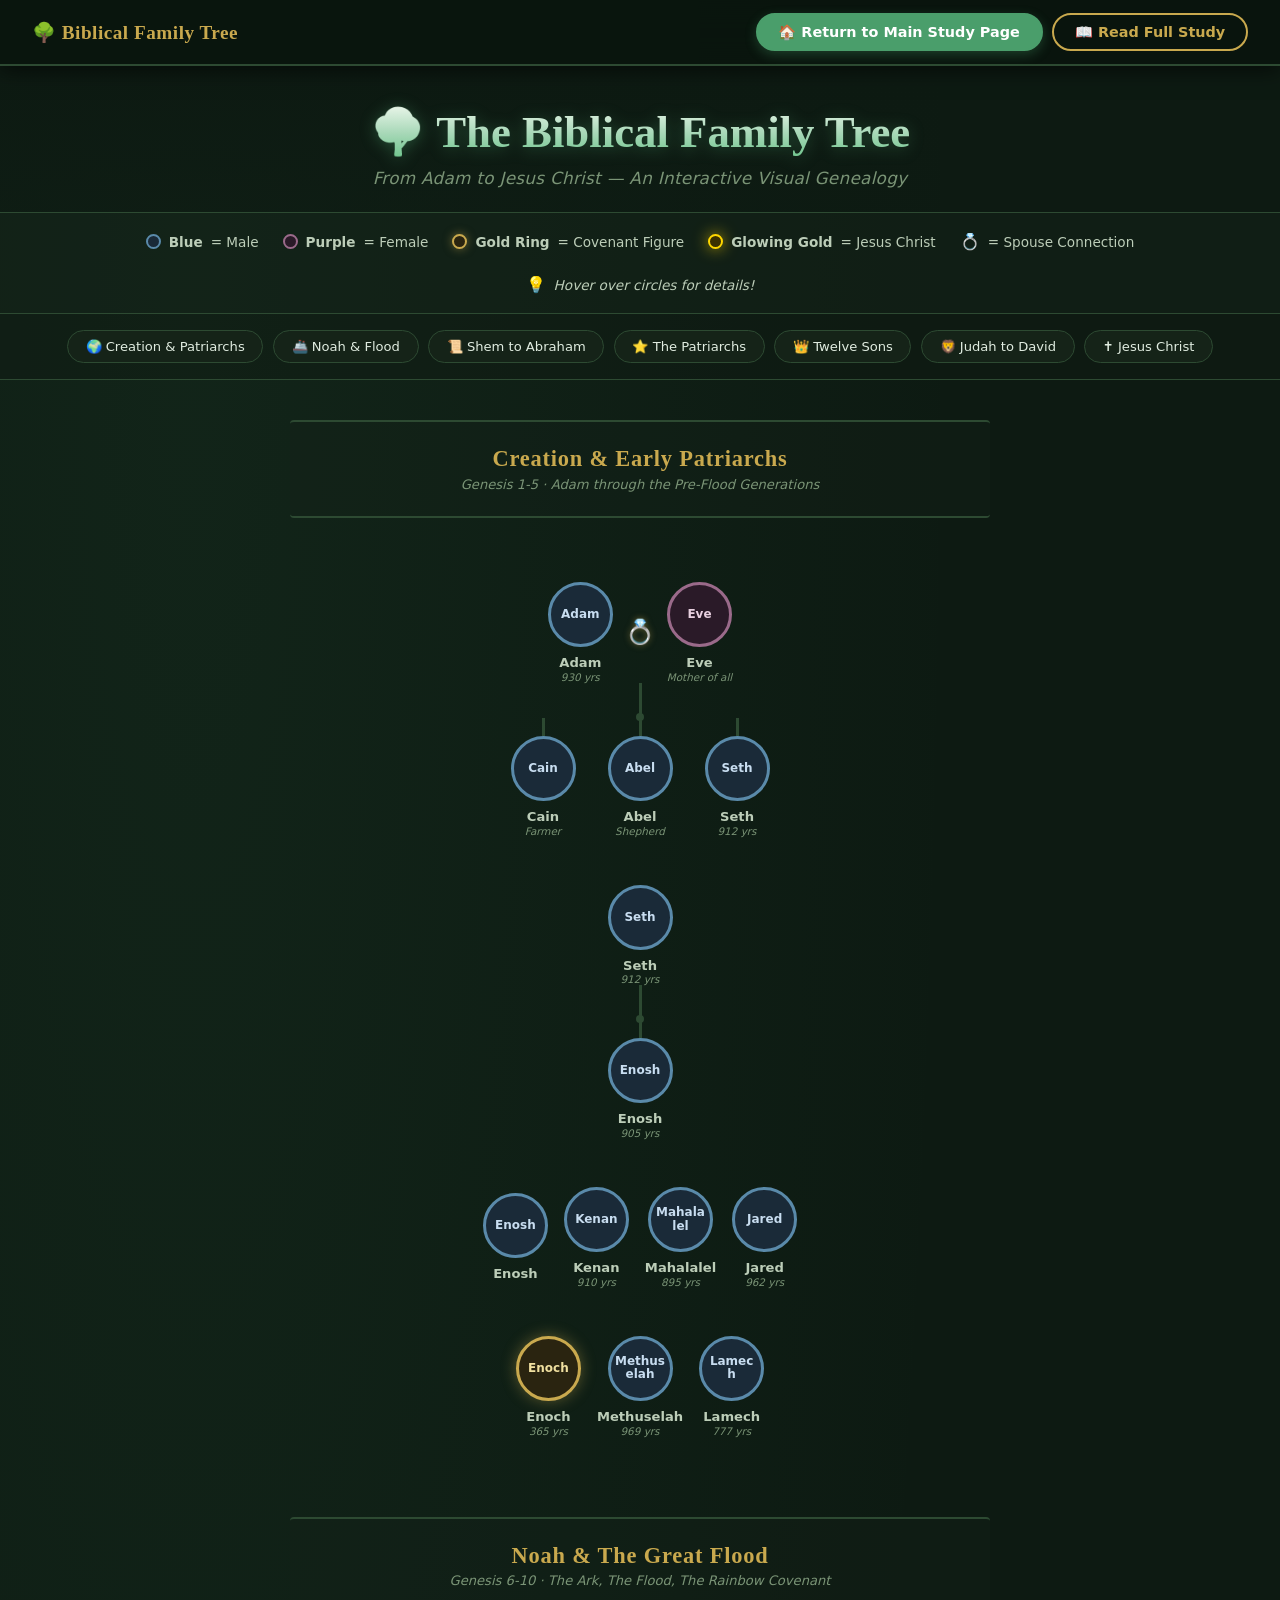
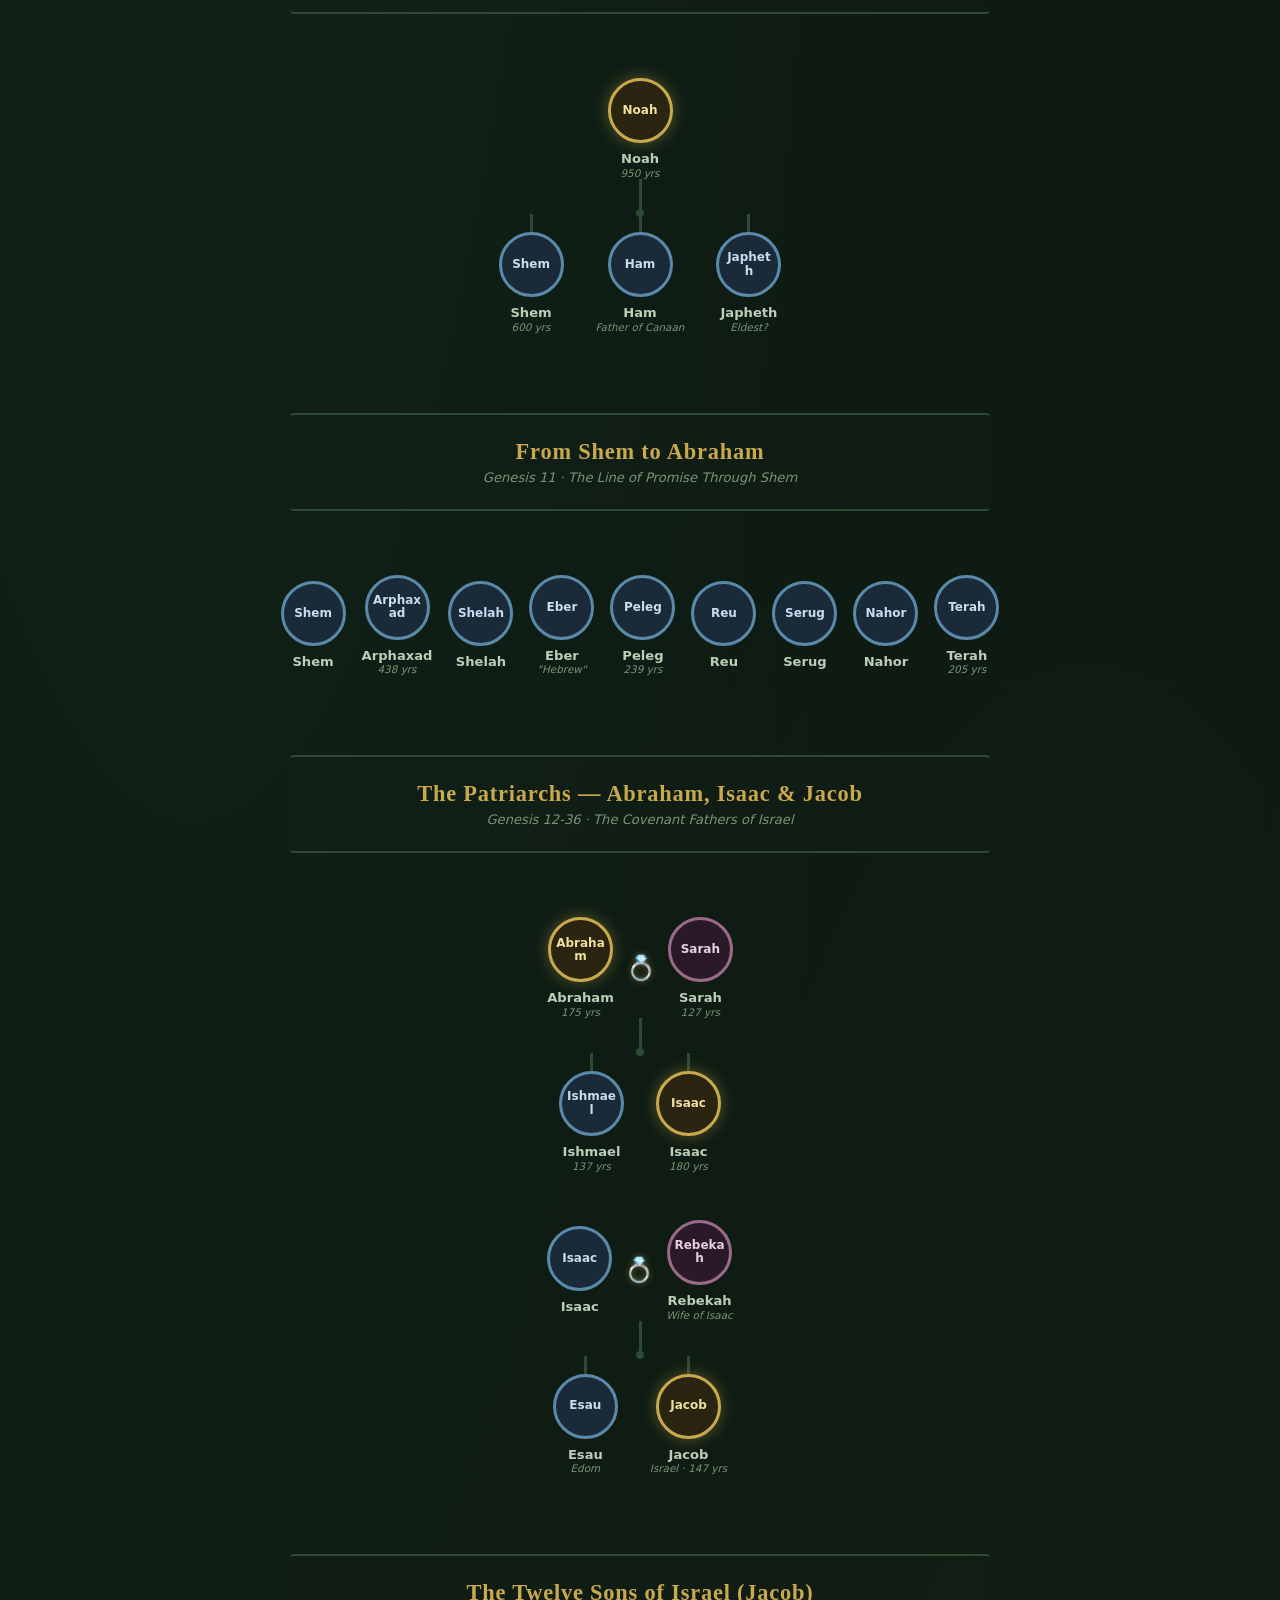
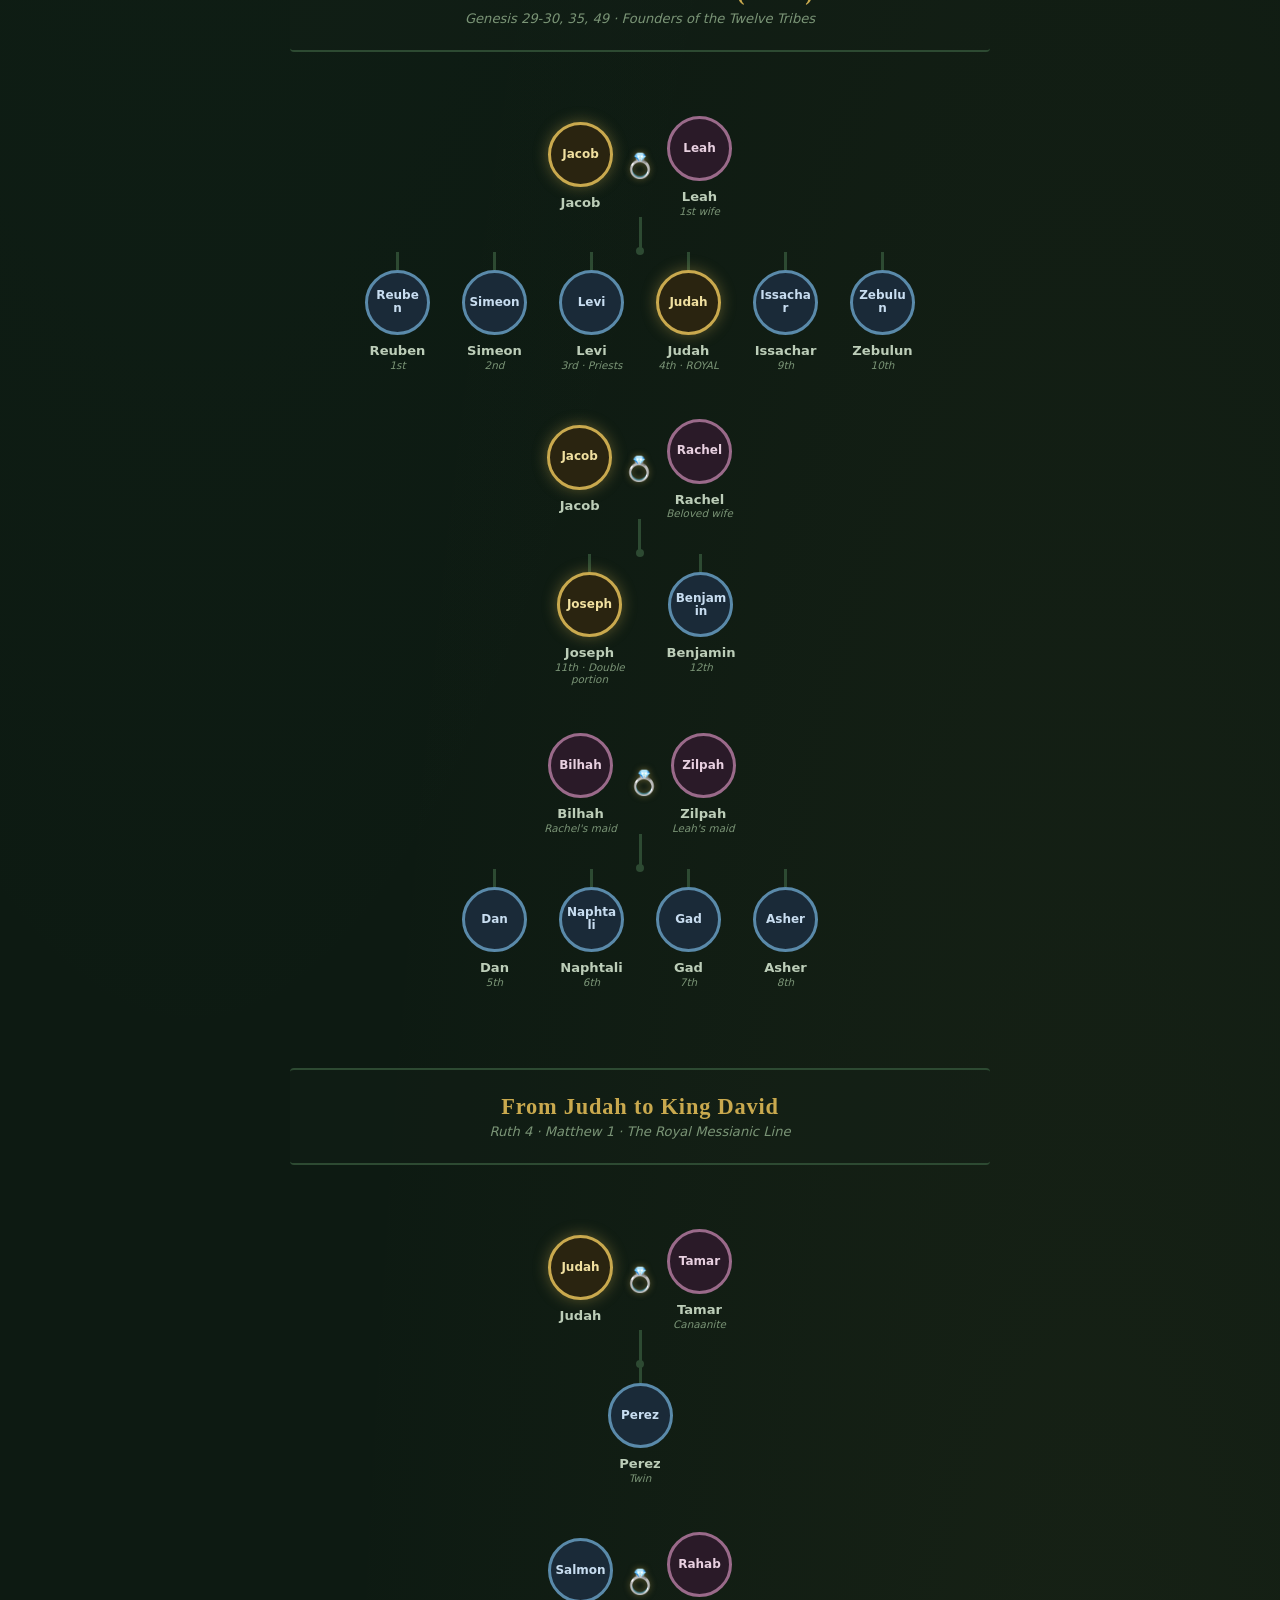
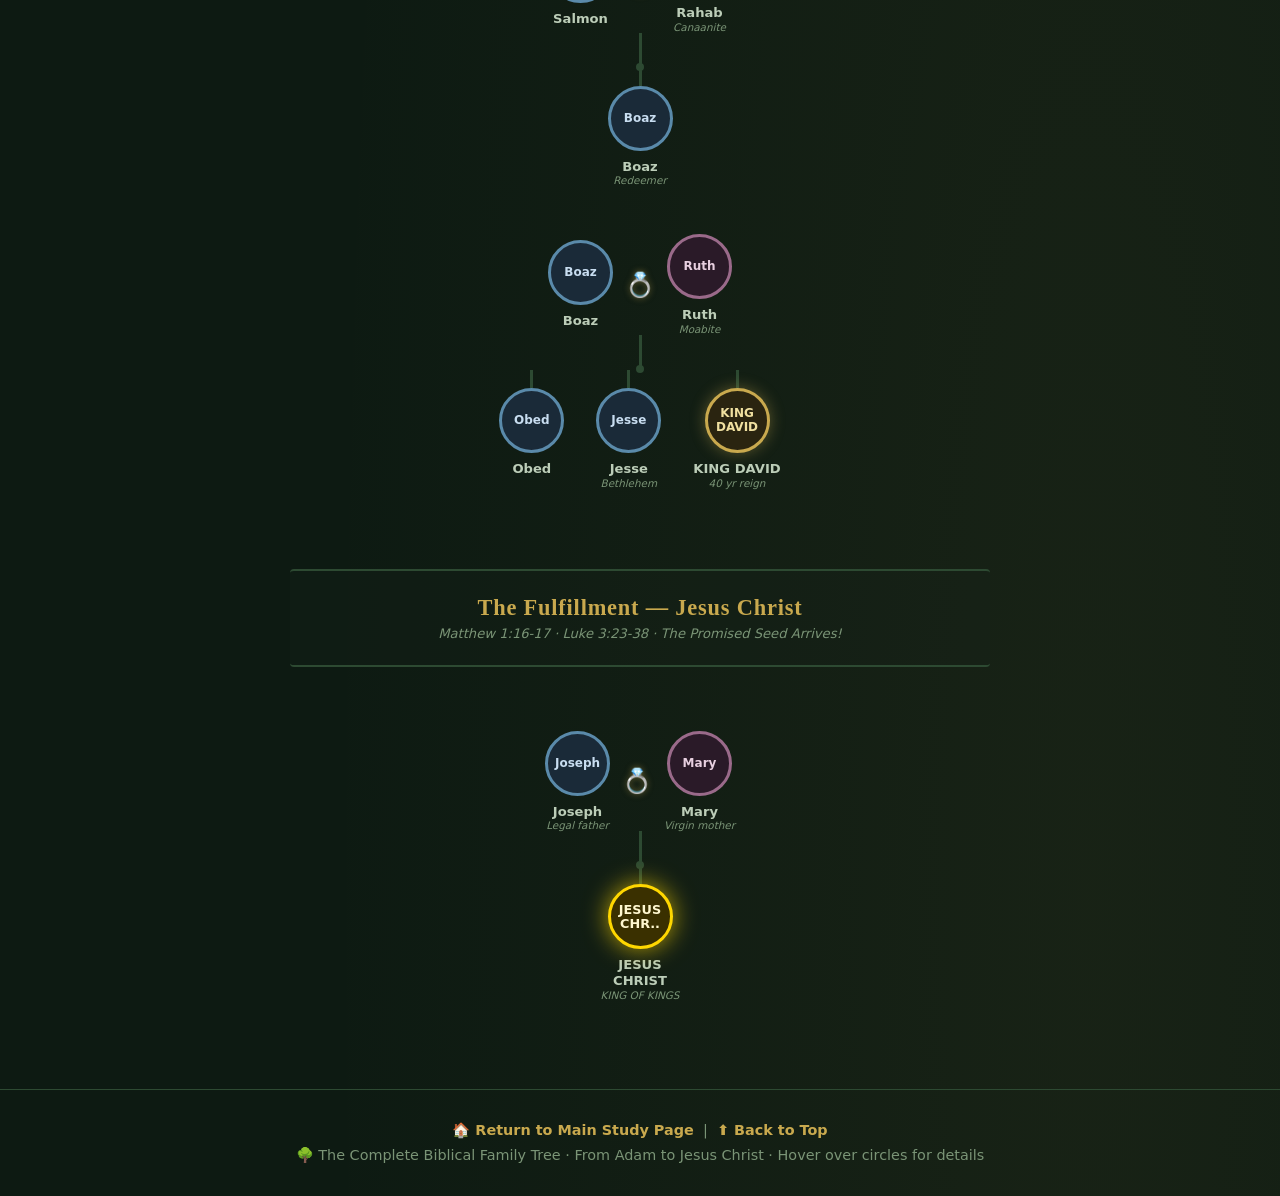
==== commit dd58df41: "Update family-tree.html" ====
--- a/family-tree.html
+++ b/family-tree.html
@@ -2,280 +2,675 @@
 <html lang="en">
 <head>
     <meta charset="UTF-8">
-    <meta name="viewport" content="width=device-width, initial-scale=1.0">
-    <title>Interactive Biblical Family Tree · From Adam to Jesus</title>
+    <meta name="viewport" content="width=device-width, initial-scale=1.0, viewport-fit=cover">
+    <meta name="description" content="Interactive Biblical Family Tree - Visual diagram from Adam to Jesus Christ">
+    <title>Interactive Family Tree · From Adam to Jesus</title>
     <style>
-        * { margin: 0; padding: 0; box-sizing: border-box; }
-        
+        :root {
+            --bg: #0d1a12;
+            --card-bg: #152318;
+            --text: #e0ece0;
+            --gold: #c9a94e;
+            --emerald: #4a9e6b;
+            --emerald-light: #6bc48a;
+            --line: #2d4a32;
+            --male: #4a7090;
+            --female: #9a6a8a;
+            --node-size: 65px;
+            --font-serif: 'Georgia', 'Times New Roman', serif;
+            --font-sans: system-ui, -apple-system, 'Segoe UI', Roboto, sans-serif;
+            --shadow: 0 8px 24px rgba(0, 0, 0, 0.5);
+        }
+
+        * {
+            margin: 0;
+            padding: 0;
+            box-sizing: border-box;
+        }
+
         body {
-            background: #0d1a12;
-            font-family: system-ui, -apple-system, sans-serif;
-            color: #e0ece0;
+            background: var(--bg);
+            background-image: 
+                radial-gradient(ellipse at 15% 5%, rgba(74, 158, 107, 0.08) 0%, transparent 50%),
+                radial-gradient(ellipse at 85% 95%, rgba(201, 169, 78, 0.06) 0%, transparent 50%);
+            font-family: var(--font-sans);
+            color: var(--text);
             min-height: 100vh;
-        }
-
-        /* TOP BAR */
+            overflow-x: hidden;
+        }
+
+        /* ============ TOP NAVIGATION BAR ============ */
         .top-bar {
             display: flex;
             justify-content: space-between;
             align-items: center;
-            padding: 15px 25px;
-            background: #0a150e;
-            border-bottom: 2px solid #2d4a32;
+            padding: 0.8rem 2rem;
+            background: rgba(10, 21, 14, 0.97);
+            backdrop-filter: blur(20px);
+            -webkit-backdrop-filter: blur(20px);
+            border-bottom: 2px solid var(--line);
             position: sticky;
             top: 0;
             z-index: 1000;
             flex-wrap: wrap;
-            gap: 10px;
-        }
-        .top-bar a {
-            color: #c9a94e;
+            gap: 0.8rem;
+            box-shadow: 0 4px 20px rgba(0, 0, 0, 0.6);
+        }
+
+        .top-bar .brand {
+            font-family: var(--font-serif);
+            font-size: 1.2rem;
+            color: var(--gold);
+            font-weight: 700;
             text-decoration: none;
-            font-weight: bold;
-            font-size: 1.1rem;
-        }
-        .top-bar-buttons {
-            display: flex;
-            gap: 10px;
+            letter-spacing: 0.5px;
+            display: flex;
+            align-items: center;
+            gap: 0.4rem;
+            transition: color 0.3s;
+        }
+
+        .top-bar .brand:hover {
+            color: #e0c870;
+        }
+
+        .top-bar .nav-buttons {
+            display: flex;
+            gap: 0.6rem;
             flex-wrap: wrap;
         }
+
         .btn {
-            padding: 10px 20px;
-            border-radius: 25px;
-            border: 2px solid;
+            padding: 0.55rem 1.3rem;
+            border-radius: 30px;
+            font-size: 0.9rem;
+            font-weight: 600;
             cursor: pointer;
-            font-weight: bold;
-            font-size: 0.9rem;
+            transition: all 0.3s ease;
             text-decoration: none;
-            display: inline-block;
-            transition: 0.3s;
-        }
+            display: inline-flex;
+            align-items: center;
+            gap: 0.4rem;
+            font-family: var(--font-sans);
+            border: 2px solid transparent;
+            white-space: nowrap;
+        }
+
         .btn-return {
-            background: #4a9e6b;
+            background: var(--emerald);
             color: white;
-            border-color: #4a9e6b;
-        }
-        .btn-return:hover { background: #6bc48a; transform: translateY(-2px); }
+            border-color: var(--emerald);
+            box-shadow: 0 4px 12px rgba(74, 158, 107, 0.3);
+        }
+
+        .btn-return:hover {
+            background: var(--emerald-light);
+            border-color: var(--emerald-light);
+            box-shadow: 0 6px 20px rgba(74, 158, 107, 0.5);
+            transform: translateY(-3px);
+        }
+
         .btn-home {
             background: transparent;
-            color: #c9a94e;
-            border-color: #c9a94e;
-        }
-        .btn-home:hover { background: rgba(201,169,78,0.15); }
-
-        /* HEADER */
-        .header {
+            color: var(--gold);
+            border-color: var(--gold);
+        }
+
+        .btn-home:hover {
+            background: rgba(201, 169, 78, 0.15);
+            border-color: #e0c870;
+            box-shadow: 0 4px 16px rgba(201, 169, 78, 0.3);
+            transform: translateY(-3px);
+        }
+
+        /* ============ HEADER ============ */
+        .tree-header {
             text-align: center;
-            padding: 30px 20px;
-        }
-        .header h1 {
-            font-family: Georgia, serif;
-            font-size: 2.5rem;
-            background: linear-gradient(#e8f5e8, #6bc48a);
+            padding: 2.5rem 1.5rem 1.5rem;
+            background: linear-gradient(180deg, rgba(13, 26, 18, 1) 0%, rgba(13, 26, 18, 0.7) 100%);
+            border-bottom: 1px solid var(--line);
+        }
+
+        .tree-header h1 {
+            font-family: var(--font-serif);
+            font-size: 2.8rem;
+            background: linear-gradient(180deg, #e8f5e8 0%, #a8d8b8 50%, var(--emerald-light) 100%);
             -webkit-background-clip: text;
             -webkit-text-fill-color: transparent;
             background-clip: text;
-        }
-        .header p { color: #7a9476; font-style: italic; margin-top: 5px; }
-
-        /* LEGEND */
-        .legend {
+            filter: drop-shadow(0 2px 8px rgba(74, 158, 107, 0.4));
+            margin-bottom: 0.5rem;
+            line-height: 1.2;
+        }
+
+        .tree-header p {
+            color: #7a9476;
+            font-style: italic;
+            font-size: 1.05rem;
+            letter-spacing: 0.3px;
+        }
+
+        /* ============ LEGEND ============ */
+        .legend-section {
             display: flex;
             justify-content: center;
-            gap: 20px;
-            padding: 15px;
+            align-items: center;
+            gap: 1.5rem;
+            padding: 1.2rem 1.5rem;
             flex-wrap: wrap;
-            background: rgba(21,35,24,0.6);
-            border-bottom: 1px solid #2d4a32;
+            background: rgba(21, 35, 24, 0.5);
+            border-bottom: 1px solid var(--line);
+        }
+
+        .legend-item {
+            display: flex;
+            align-items: center;
+            gap: 0.5rem;
             font-size: 0.85rem;
-        }
-        .legend-item { display: flex; align-items: center; gap: 6px; }
+            color: #bccdb8;
+            font-weight: 500;
+        }
+
         .legend-dot {
-            width: 14px; height: 14px; border-radius: 50%; border: 2px solid;
-        }
-        .legend-dot.male { background: #1a2a38; border-color: #5a8aaa; }
-        .legend-dot.female { background: #2a1a28; border-color: #9a6a8a; }
-        .legend-dot.covenant { background: #2a2410; border-color: #c9a94e; box-shadow: 0 0 8px rgba(201,169,78,0.5); }
-        .legend-dot.jesus { background: #3a3000; border-color: #ffd700; box-shadow: 0 0 15px rgba(255,215,0,0.7); animation: pulse 2s infinite; }
-        @keyframes pulse { 0%,100%{box-shadow:0 0 12px rgba(255,215,0,0.5);} 50%{box-shadow:0 0 25px rgba(255,215,0,0.9);} }
-
-        /* QUICK JUMP */
+            width: 15px;
+            height: 15px;
+            border-radius: 50%;
+            display: inline-block;
+            border: 2px solid;
+            flex-shrink: 0;
+        }
+
+        .legend-dot.male {
+            background: #1a2a38;
+            border-color: #5a8aaa;
+        }
+
+        .legend-dot.female {
+            background: #2a1a28;
+            border-color: #9a6a8a;
+        }
+
+        .legend-dot.covenant {
+            background: #2a2410;
+            border-color: #c9a94e;
+            box-shadow: 0 0 10px rgba(201, 169, 78, 0.5);
+        }
+
+        .legend-dot.jesus {
+            background: #3a3000;
+            border-color: #ffd700;
+            box-shadow: 0 0 15px rgba(255, 215, 0, 0.7);
+            animation: pulse 2s ease-in-out infinite;
+        }
+
+        @keyframes pulse {
+            0%, 100% { box-shadow: 0 0 12px rgba(255, 215, 0, 0.5); }
+            50% { box-shadow: 0 0 25px rgba(255, 215, 0, 0.9); }
+        }
+
+        .legend-item .legend-icon {
+            font-size: 1rem;
+        }
+
+        /* ============ QUICK JUMP ============ */
         .jump-nav {
-            display: flex; justify-content: center; gap: 8px; padding: 15px;
-            flex-wrap: wrap; background: rgba(15,25,18,0.5);
-        }
+            display: flex;
+            justify-content: center;
+            gap: 0.6rem;
+            padding: 1rem;
+            flex-wrap: wrap;
+            background: rgba(15, 25, 18, 0.4);
+            border-bottom: 1px solid var(--line);
+        }
+
         .jump-nav button {
-            padding: 8px 16px; border-radius: 20px; border: 1px solid #2d4a32;
-            background: #152318; color: #e0ece0; cursor: pointer; font-size: 0.8rem; transition: 0.3s;
-        }
-        .jump-nav button:hover { border-color: #4a9e6b; background: #1a2c1e; }
-
-        /* TREE */
+            padding: 0.5rem 1.1rem;
+            border-radius: 25px;
+            border: 1px solid var(--line);
+            background: var(--card-bg);
+            color: var(--text);
+            cursor: pointer;
+            font-size: 0.82rem;
+            font-weight: 500;
+            transition: all 0.3s;
+            white-space: nowrap;
+            font-family: var(--font-sans);
+        }
+
+        .jump-nav button:hover {
+            border-color: var(--emerald);
+            background: #1a2c1e;
+            color: white;
+            box-shadow: 0 4px 12px rgba(0, 0, 0, 0.3);
+        }
+
+        /* ============ TREE CONTAINER ============ */
         .tree-container {
-            display: flex; flex-direction: column; align-items: center;
-            padding: 30px 20px; gap: 40px;
+            display: flex;
+            flex-direction: column;
+            align-items: center;
+            padding: 2rem 1.5rem;
+            gap: 3rem;
+            max-width: 1100px;
+            margin: 0 auto;
         }
 
         .section-block {
-            width: 100%; max-width: 1000px;
-        }
+            width: 100%;
+            display: flex;
+            flex-direction: column;
+            align-items: center;
+        }
+
         .section-title {
-            text-align: center; padding: 20px; margin: 10px 0 25px;
-            border-top: 2px solid #2d4a32; border-bottom: 2px solid #2d4a32;
-        }
-        .section-title h2 { font-family: Georgia, serif; color: #c9a94e; font-size: 1.4rem; }
-        .section-title p { color: #7a9476; font-size: 0.8rem; }
-
+            text-align: center;
+            padding: 1.5rem 2rem;
+            margin: 0.5rem 0 2.5rem;
+            border-top: 2px solid var(--line);
+            border-bottom: 2px solid var(--line);
+            width: 100%;
+            max-width: 700px;
+            background: rgba(21, 35, 24, 0.25);
+            border-radius: 4px;
+        }
+
+        .section-title h2 {
+            font-family: var(--font-serif);
+            color: var(--gold);
+            font-size: 1.4rem;
+            letter-spacing: 0.8px;
+            margin-bottom: 0.3rem;
+        }
+
+        .section-title p {
+            color: #7a9476;
+            font-size: 0.82rem;
+            font-style: italic;
+        }
+
+        /* ============ FAMILY GROUP ============ */
         .family-group {
-            display: flex; flex-direction: column; align-items: center;
-            margin: 30px 0; gap: 0;
+            display: flex;
+            flex-direction: column;
+            align-items: center;
+            margin: 1.5rem 0;
+            gap: 0;
         }
 
         .parents-row {
-            display: flex; align-items: center; justify-content: center;
-            gap: 0; flex-wrap: wrap;
+            display: flex;
+            align-items: center;
+            justify-content: center;
+            gap: 0;
+            flex-wrap: wrap;
+        }
+
+        .spouse-ring {
+            font-size: 1.5rem;
+            margin: 0 4px;
+            align-self: center;
+            color: var(--gold);
+            text-shadow: 0 0 6px rgba(201, 169, 78, 0.5);
+            animation: gentleBounce 2s ease-in-out infinite;
+        }
+
+        @keyframes gentleBounce {
+            0%, 100% { transform: translateY(0); }
+            50% { transform: translateY(-4px); }
         }
 
         .parent-node {
-            display: flex; flex-direction: column; align-items: center;
+            display: flex;
+            flex-direction: column;
+            align-items: center;
             margin: 0 8px;
+            cursor: pointer;
+            transition: transform 0.3s ease;
+            position: relative;
+        }
+
+        .parent-node:hover {
+            transform: translateY(-8px);
+            z-index: 5;
         }
 
         .node-circle {
-            width: 65px; height: 65px; border-radius: 50%;
-            display: flex; align-items: center; justify-content: center;
-            font-weight: bold; font-size: 0.75rem; text-align: center;
-            border: 3px solid #2d4a32; background: #152318; color: #e0ece0;
-            cursor: pointer; transition: all 0.3s; position: relative;
-            padding: 5px; line-height: 1.1;
-        }
-        .node-circle.male { border-color: #5a8aaa; background: #1a2a38; }
-        .node-circle.female { border-color: #9a6a8a; background: #2a1a28; }
-        .node-circle.covenant { border-color: #c9a94e; background: #2a2410; box-shadow: 0 0 12px rgba(201,169,78,0.4); }
-        .node-circle.jesus { border-color: #ffd700; background: #3a3000; box-shadow: 0 0 22px rgba(255,215,0,0.7); }
-        .node-circle:hover { transform: scale(1.15); border-color: #4a9e6b; box-shadow: 0 0 20px rgba(74,158,107,0.6); z-index: 5; }
-        .node-circle.jesus:hover { box-shadow: 0 0 35px rgba(255,215,0,0.9); }
-        .node-name { font-size: 0.8rem; margin-top: 5px; text-align: center; color: #bccdb8; font-weight: bold; }
-        .node-sub { font-size: 0.65rem; color: #7a9476; text-align: center; }
-
-        .spouse-ring {
-            font-size: 1.2rem; margin: 0 5px; align-self: center; color: #c9a94e;
-        }
-
-        /* Vertical line from parents to children */
+            width: var(--node-size);
+            height: var(--node-size);
+            border-radius: 50%;
+            display: flex;
+            align-items: center;
+            justify-content: center;
+            font-weight: bold;
+            font-size: 0.75rem;
+            text-align: center;
+            border: 3px solid var(--line);
+            background: var(--card-bg);
+            color: #e0ece0;
+            transition: all 0.3s ease;
+            position: relative;
+            padding: 4px;
+            line-height: 1.1;
+            word-break: break-word;
+        }
+
+        .node-circle.male {
+            border-color: #5a8aaa;
+            background: #1a2a38;
+            color: #c8ddf0;
+        }
+
+        .node-circle.female {
+            border-color: #9a6a8a;
+            background: #2a1a28;
+            color: #e8d0e0;
+        }
+
+        .node-circle.covenant {
+            border-color: #c9a94e;
+            background: #2a2410;
+            color: #f0e0a0;
+            box-shadow: 0 0 15px rgba(201, 169, 78, 0.4);
+        }
+
+        .node-circle.jesus {
+            border-color: #ffd700;
+            background: #3a3000;
+            color: #fff8d0;
+            box-shadow: 0 0 25px rgba(255, 215, 0, 0.7);
+            font-size: 0.8rem;
+            animation: jesusGlow 2s ease-in-out infinite;
+        }
+
+        @keyframes jesusGlow {
+            0%, 100% { box-shadow: 0 0 20px rgba(255, 215, 0, 0.6); }
+            50% { box-shadow: 0 0 35px rgba(255, 215, 0, 0.9); }
+        }
+
+        .node-circle:hover {
+            border-color: var(--emerald);
+            box-shadow: 0 0 22px rgba(74, 158, 107, 0.6);
+            transform: scale(1.12);
+        }
+
+        .node-circle.jesus:hover {
+            box-shadow: 0 0 40px rgba(255, 215, 0, 0.9);
+            transform: scale(1.18);
+        }
+
+        .node-name {
+            margin-top: 0.5rem;
+            font-size: 0.82rem;
+            text-align: center;
+            color: #bccdb8;
+            font-weight: 600;
+            max-width: 90px;
+            line-height: 1.2;
+        }
+
+        .node-sub {
+            font-size: 0.65rem;
+            color: #7a9476;
+            text-align: center;
+            max-width: 90px;
+            font-style: italic;
+        }
+
+        /* ============ TOOLTIP ============ */
+        .tooltip-box {
+            display: none;
+            position: absolute;
+            bottom: calc(100% + 14px);
+            left: 50%;
+            transform: translateX(-50%);
+            background: #1a2c1e;
+            border: 2px solid var(--emerald);
+            border-radius: 12px;
+            padding: 0.9rem 1.1rem;
+            font-size: 0.8rem;
+            white-space: normal;
+            width: 230px;
+            z-index: 50;
+            pointer-events: none;
+            box-shadow: 0 10px 30px rgba(0, 0, 0, 0.7);
+            color: #e0ece0;
+            line-height: 1.4;
+        }
+
+        .tooltip-box strong {
+            color: var(--gold);
+            display: block;
+            margin-bottom: 0.3rem;
+            font-size: 0.9rem;
+            font-family: var(--font-serif);
+        }
+
+        .node-circle:hover .tooltip-box {
+            display: block;
+        }
+
+        /* ============ CONNECTING LINES ============ */
         .line-down {
-            width: 3px; height: 40px; background: #2d4a32; margin: 0 auto;
-        }
-        
-        /* Horizontal line above children */
-        .line-across {
-            height: 3px; background: #2d4a32; min-width: 60px;
+            width: 3px;
+            height: 35px;
+            background: var(--line);
+            margin: 0 auto;
+            position: relative;
+        }
+
+        .line-down::after {
+            content: '';
+            position: absolute;
+            bottom: -3px;
+            left: 50%;
+            transform: translateX(-50%);
+            width: 8px;
+            height: 8px;
+            background: var(--line);
+            border-radius: 50%;
         }
 
         .children-row {
-            display: flex; align-items: flex-start; justify-content: center;
-            gap: 15px; flex-wrap: wrap; margin-top: 0;
+            display: flex;
+            align-items: flex-start;
+            justify-content: center;
+            gap: 1rem;
+            flex-wrap: wrap;
+            margin-top: 0;
         }
 
         .child-wrapper {
-            display: flex; flex-direction: column; align-items: center;
-        }
+            display: flex;
+            flex-direction: column;
+            align-items: center;
+        }
+
         .child-line-down {
-            width: 3px; height: 20px; background: #2d4a32; margin: 0 auto;
-        }
-
-        .tooltip-box {
-            display: none; position: absolute; bottom: calc(100% + 10px);
-            left: 50%; transform: translateX(-50%);
-            background: #1a2c1e; border: 2px solid #4a9e6b; border-radius: 10px;
-            padding: 10px 14px; font-size: 0.78rem; white-space: normal;
-            width: 220px; z-index: 50; pointer-events: none;
-            box-shadow: 0 8px 25px rgba(0,0,0,0.6); color: #e0ece0;
-        }
-        .tooltip-box strong { color: #c9a94e; display: block; margin-bottom: 4px; font-size: 0.9rem; }
-        .node-circle:hover .tooltip-box { display: block; }
-
-        /* BACK TO TOP */
-        .back-top {
-            position: fixed; bottom: 25px; right: 25px;
-            background: #4a9e6b; color: white; border: 2px solid rgba(201,169,78,0.4);
-            border-radius: 50%; width: 48px; height: 48px; font-size: 1.3rem;
-            cursor: pointer; z-index: 99; display: flex; align-items: center; justify-content: center;
-            box-shadow: 0 6px 18px rgba(0,0,0,0.5); transition: 0.3s; opacity: 0; pointer-events: none;
-        }
-        .back-top:hover { background: #6bc48a; transform: translateY(-4px); }
-
-        /* FOOTER */
-        .footer {
-            text-align: center; padding: 25px; border-top: 1px solid #2d4a32;
-            margin-top: 40px; color: #7a9476;
-        }
-        .footer a { color: #c9a94e; font-weight: bold; text-decoration: none; }
-        .footer a:hover { text-decoration: underline; }
-
-        @media (max-width: 700px) {
-            .header h1 { font-size: 1.6rem; }
-            .node-circle { width: 50px; height: 50px; font-size: 0.65rem; }
-            .node-name { font-size: 0.7rem; }
-            .top-bar { flex-direction: column; text-align: center; }
-            .children-row { gap: 8px; }
+            width: 3px;
+            height: 18px;
+            background: var(--line);
+            margin: 0 auto;
+        }
+
+        /* ============ BACK TO TOP ============ */
+        .back-top-btn {
+            position: fixed;
+            bottom: 2rem;
+            right: 2rem;
+            background: var(--emerald);
+            color: white;
+            border: 2px solid rgba(201, 169, 78, 0.4);
+            border-radius: 50%;
+            width: 48px;
+            height: 48px;
+            font-size: 1.3rem;
+            cursor: pointer;
+            box-shadow: 0 6px 20px rgba(0, 0, 0, 0.5);
+            transition: all 0.3s ease;
+            z-index: 100;
+            display: flex;
+            align-items: center;
+            justify-content: center;
+            opacity: 0;
+            pointer-events: none;
+        }
+
+        .back-top-btn:hover {
+            background: var(--emerald-light);
+            transform: translateY(-5px);
+            box-shadow: 0 10px 28px rgba(0, 0, 0, 0.6);
+        }
+
+        /* ============ FOOTER ============ */
+        .tree-footer {
+            text-align: center;
+            padding: 2rem;
+            color: #7a9476;
+            border-top: 1px solid var(--line);
+            margin-top: 2rem;
+            font-size: 0.9rem;
+        }
+
+        .tree-footer a {
+            color: var(--gold);
+            font-weight: 700;
+            text-decoration: none;
+            transition: color 0.3s;
+        }
+
+        .tree-footer a:hover {
+            color: #e0c870;
+            text-decoration: underline;
+        }
+
+        /* ============ RESPONSIVE ============ */
+        @media (max-width: 768px) {
+            :root {
+                --node-size: 50px;
+            }
+
+            .tree-header h1 {
+                font-size: 1.8rem;
+            }
+
+            .top-bar {
+                flex-direction: column;
+                text-align: center;
+                padding: 0.6rem 1rem;
+            }
+
+            .top-bar .nav-buttons {
+                justify-content: center;
+            }
+
+            .btn {
+                padding: 0.45rem 1rem;
+                font-size: 0.8rem;
+            }
+
+            .legend-section {
+                gap: 0.8rem;
+            }
+
+            .legend-item {
+                font-size: 0.72rem;
+            }
+
+            .jump-nav button {
+                padding: 0.4rem 0.8rem;
+                font-size: 0.7rem;
+            }
+
+            .children-row {
+                gap: 0.5rem;
+            }
+
+            .node-name {
+                font-size: 0.7rem;
+                max-width: 65px;
+            }
+
+            .node-sub {
+                font-size: 0.6rem;
+                max-width: 65px;
+            }
+
+            .tooltip-box {
+                width: 180px;
+                font-size: 0.7rem;
+            }
         }
     </style>
 </head>
 <body>
-
     <!-- ============ TOP NAVIGATION BAR ============ -->
-    <div class="top-bar">
-        <a href="index.html">🌳 Biblical Family Tree</a>
-        <div class="top-bar-buttons">
+    <nav class="top-bar">
+        <a href="index.html" class="brand">🌳 Biblical Family Tree</a>
+        <div class="nav-buttons">
             <a href="index.html" class="btn btn-return">🏠 Return to Main Study Page</a>
             <a href="index.html" class="btn btn-home">📖 Read Full Study</a>
         </div>
+    </nav>
+
+    <!-- ============ HEADER ============ -->
+    <header class="tree-header">
+        <h1>🌳 The Biblical Family Tree</h1>
+        <p>From Adam to Jesus Christ — An Interactive Visual Genealogy</p>
+    </header>
+
+    <!-- ============ LEGEND ============ -->
+    <div class="legend-section">
+        <div class="legend-item">
+            <span class="legend-dot male"></span> <strong>Blue</strong> = Male
+        </div>
+        <div class="legend-item">
+            <span class="legend-dot female"></span> <strong>Purple</strong> = Female
+        </div>
+        <div class="legend-item">
+            <span class="legend-dot covenant"></span> <strong>Gold Ring</strong> = Covenant Figure
+        </div>
+        <div class="legend-item">
+            <span class="legend-dot jesus"></span> <strong>Glowing Gold</strong> = Jesus Christ
+        </div>
+        <div class="legend-item">
+            <span class="legend-icon">💍</span> = Spouse Connection
+        </div>
+        <div class="legend-item">
+            <span class="legend-icon">💡</span> <em>Hover over circles for details!</em>
+        </div>
     </div>
 
-    <!-- ============ HEADER ============ -->
-    <div class="header">
-        <h1>🌳 The Biblical Family Tree</h1>
-        <p>From Adam to Jesus Christ — Every generation visually connected</p>
-    </div>
-
-    <!-- ============ LEGEND ============ -->
-    <div class="legend">
-        <div class="legend-item"><span class="legend-dot male"></span> Blue = Male</div>
-        <div class="legend-item"><span class="legend-dot female"></span> Purple = Female</div>
-        <div class="legend-item"><span class="legend-dot covenant"></span> Gold Ring = Covenant Figure</div>
-        <div class="legend-item"><span class="legend-dot jesus"></span> Glowing Gold = Jesus Christ</div>
-        <div class="legend-item">💍 = Spouse Connection</div>
-        <div class="legend-item">💡 Hover over circles for details!</div>
-    </div>
-
-    <!-- ============ QUICK JUMP ============ -->
+    <!-- ============ QUICK JUMP NAVIGATION ============ -->
     <div class="jump-nav">
-        <button onclick="document.getElementById('sec1').scrollIntoView({behavior:'smooth',block:'center'})">🌍 Creation</button>
-        <button onclick="document.getElementById('sec2').scrollIntoView({behavior:'smooth',block:'center'})">🚢 Noah</button>
-        <button onclick="document.getElementById('sec3').scrollIntoView({behavior:'smooth',block:'center'})">📜 Shem→Abraham</button>
-        <button onclick="document.getElementById('sec4').scrollIntoView({behavior:'smooth',block:'center'})">⭐ Patriarchs</button>
-        <button onclick="document.getElementById('sec5').scrollIntoView({behavior:'smooth',block:'center'})">👑 12 Sons</button>
-        <button onclick="document.getElementById('sec6').scrollIntoView({behavior:'smooth',block:'center'})">🦁 Judah→David</button>
-        <button onclick="document.getElementById('sec7').scrollIntoView({behavior:'smooth',block:'center'})">✝️ Jesus</button>
+        <button onclick="document.getElementById('sec-creation').scrollIntoView({behavior:'smooth',block:'center'})">🌍 Creation & Patriarchs</button>
+        <button onclick="document.getElementById('sec-noah').scrollIntoView({behavior:'smooth',block:'center'})">🚢 Noah & Flood</button>
+        <button onclick="document.getElementById('sec-shem').scrollIntoView({behavior:'smooth',block:'center'})">📜 Shem to Abraham</button>
+        <button onclick="document.getElementById('sec-patriarchs').scrollIntoView({behavior:'smooth',block:'center'})">⭐ The Patriarchs</button>
+        <button onclick="document.getElementById('sec-twelve').scrollIntoView({behavior:'smooth',block:'center'})">👑 Twelve Sons</button>
+        <button onclick="document.getElementById('sec-david').scrollIntoView({behavior:'smooth',block:'center'})">🦁 Judah to David</button>
+        <button onclick="document.getElementById('sec-jesus').scrollIntoView({behavior:'smooth',block:'center'})">✝️ Jesus Christ</button>
     </div>
 
     <!-- ============ THE TREE ============ -->
     <div class="tree-container" id="treeRoot">
-        <!-- All sections are generated by JavaScript below -->
+        <!-- Built by JavaScript -->
     </div>
 
     <!-- ============ FOOTER ============ -->
-    <div class="footer">
-        <p><a href="index.html">🏠 Return to Main Study Page</a> | <a href="#" onclick="window.scrollTo({top:0,behavior:'smooth'});return false;">⬆ Back to Top</a></p>
-        <p style="margin-top:8px;">🌳 The Complete Biblical Family Tree · From Adam to Jesus Christ · Hover over circles for details</p>
+    <div class="tree-footer">
+        <p>
+            <a href="index.html">🏠 Return to Main Study Page</a>
+            &nbsp;|&nbsp;
+            <a href="#" onclick="window.scrollTo({top:0,behavior:'smooth'});return false;">⬆ Back to Top</a>
+        </p>
+        <p style="margin-top:0.5rem;">🌳 The Complete Biblical Family Tree · From Adam to Jesus Christ · Hover over circles for details</p>
     </div>
 
     <!-- ============ BACK TO TOP BUTTON ============ -->
-    <button class="back-top" id="backTopBtn" onclick="window.scrollTo({top:0,behavior:'smooth'})">↑</button>
+    <button class="back-top-btn" id="backTopBtn" onclick="window.scrollTo({top:0,behavior:'smooth'})" title="Back to top">↑</button>
 
     <script>
-        // Show/hide back to top button
+        // ============ BACK TO TOP BUTTON VISIBILITY ============
         window.addEventListener('scroll', function() {
             var btn = document.getElementById('backTopBtn');
             if (window.pageYOffset > 400) {
@@ -290,55 +685,51 @@
         // ============ BUILD THE TREE ============
         function buildTree() {
             var container = document.getElementById('treeRoot');
-            
-            // Helper to create a node circle
+            container.innerHTML = '';
+
+            // ----- HELPER: Create a node -----
             function makeNode(name, sub, type, tooltip) {
                 var wrap = document.createElement('div');
                 wrap.className = 'parent-node';
                 wrap.style.position = 'relative';
-                
+
                 var circle = document.createElement('div');
                 circle.className = 'node-circle ' + (type || 'male');
-                // Shorten name for circle
-                var shortName = name;
-                if (shortName.length > 10) shortName = shortName.substring(0,9) + '..';
+                var shortName = name.length > 10 ? name.substring(0, 9) + '..' : name;
                 circle.textContent = shortName;
-                
-                // Tooltip
+
                 if (tooltip) {
                     var tip = document.createElement('div');
                     tip.className = 'tooltip-box';
                     tip.innerHTML = '<strong>' + name + '</strong>' + tooltip;
                     circle.appendChild(tip);
                 }
-                
+
                 wrap.appendChild(circle);
-                
+
                 var nameEl = document.createElement('div');
                 nameEl.className = 'node-name';
                 nameEl.textContent = name;
                 wrap.appendChild(nameEl);
-                
+
                 if (sub) {
                     var subEl = document.createElement('div');
                     subEl.className = 'node-sub';
                     subEl.textContent = sub;
                     wrap.appendChild(subEl);
                 }
-                
+
                 return wrap;
             }
 
-            // Helper to create a family group (parents + children)
-            function makeFamily(parents, children, sectionId) {
+            // ----- HELPER: Create a family group (parents + children) -----
+            function makeFamily(parents, children) {
                 var group = document.createElement('div');
                 group.className = 'family-group';
-                if (sectionId) group.id = sectionId;
 
                 // Parents row
                 var parentsRow = document.createElement('div');
                 parentsRow.className = 'parents-row';
-                
                 parents.forEach(function(p, i) {
                     if (i > 0 && parents.length === 2) {
                         var ring = document.createElement('span');
@@ -348,10 +739,9 @@
                     }
                     parentsRow.appendChild(makeNode(p.name, p.sub, p.type, p.tooltip));
                 });
-                
                 group.appendChild(parentsRow);
 
-                // Line down
+                // Line down to children
                 if (children && children.length > 0) {
                     var lineDown = document.createElement('div');
                     lineDown.className = 'line-down';
@@ -360,26 +750,22 @@
                     // Children row
                     var childrenRow = document.createElement('div');
                     childrenRow.className = 'children-row';
-                    
                     children.forEach(function(child) {
                         var childWrap = document.createElement('div');
                         childWrap.className = 'child-wrapper';
-                        
-                        var childLineDown = document.createElement('div');
-                        childLineDown.className = 'child-line-down';
-                        childWrap.appendChild(childLineDown);
-                        
+                        var childLine = document.createElement('div');
+                        childLine.className = 'child-line-down';
+                        childWrap.appendChild(childLine);
                         childWrap.appendChild(makeNode(child.name, child.sub, child.type, child.tooltip));
                         childrenRow.appendChild(childWrap);
                     });
-                    
                     group.appendChild(childrenRow);
                 }
 
                 return group;
             }
 
-            // Helper to create a section
+            // ----- HELPER: Create a section -----
             function makeSection(id, title, subtitle, families) {
                 var section = document.createElement('div');
                 section.className = 'section-block';
@@ -398,201 +784,192 @@
             }
 
             // ============ SECTION 1: CREATION & EARLY PATRIARCHS ============
-            var sec1 = makeSection('sec1', 'Creation & Early Patriarchs', 'Genesis 1-5 · Adam through the Pre-Flood Generations', [
-                makeFamily(
-                    [
-                        {name:'Adam', sub:'930 yrs', type:'male', tooltip:'First man · Created from dust · Lived in Garden of Eden · Father of all humanity'},
-                        {name:'Eve', sub:'Mother of all', type:'female', tooltip:'First woman · Created from Adam\'s rib · "Mother of all living" · Named Chavah (Life)'}
-                    ],
-                    [
-                        {name:'Cain', sub:'Farmer', type:'male', tooltip:'Firstborn son · Farmer · Killed his brother Abel · Marked by God · Built first city'},
-                        {name:'Abel', sub:'Shepherd', type:'male', tooltip:'Second son · Shepherd · Offered pleasing sacrifice · Murdered by Cain · First martyr'},
-                        {name:'Seth', sub:'912 yrs', type:'male', tooltip:'Third son · "Appointed" by God · Ancestor of Noah and the faithful line'}
+            container.appendChild(makeSection('sec-creation', 'Creation & Early Patriarchs', 'Genesis 1-5 · Adam through the Pre-Flood Generations', [
+                makeFamily(
+                    [
+                        {name: 'Adam', sub: '930 yrs', type: 'male', tooltip: 'First man · Created from dust · Lived in Garden of Eden · Father of all humanity'},
+                        {name: 'Eve', sub: 'Mother of all', type: 'female', tooltip: 'First woman · Created from Adam\'s rib · "Mother of all living"'}
+                    ],
+                    [
+                        {name: 'Cain', sub: 'Farmer', type: 'male', tooltip: 'Firstborn · Farmer · Killed Abel · Marked by God · Built first city'},
+                        {name: 'Abel', sub: 'Shepherd', type: 'male', tooltip: 'Second son · Shepherd · Offered pleasing sacrifice · Murdered by Cain'},
+                        {name: 'Seth', sub: '912 yrs', type: 'male', tooltip: 'Third son · "Appointed" · Ancestor of Noah and the faithful line'}
                     ]
                 ),
                 makeFamily(
-                    [
-                        {name:'Seth', sub:'912 yrs', type:'male', tooltip:'Son of Adam · Ancestor of the godly line'}
-                    ],
-                    [
-                        {name:'Enosh', sub:'905 yrs', type:'male', tooltip:'Son of Seth · During his life people began to call on the name of the LORD'}
-                    ]
+                    [{name: 'Seth', sub: '912 yrs', type: 'male', tooltip: 'Son of Adam · Ancestor of the godly line'}],
+                    [{name: 'Enosh', sub: '905 yrs', type: 'male', tooltip: 'Son of Seth · People began calling on the name of the LORD during his life'}]
                 ),
                 makeFamily(
                     [
-                        {name:'Enosh', type:'male', tooltip:''},
-                        {name:'Kenan', sub:'910 yrs', type:'male', tooltip:''},
-                        {name:'Mahalalel', sub:'895 yrs', type:'male', tooltip:''},
-                        {name:'Jared', sub:'962 yrs', type:'male', tooltip:'Father of Enoch · Second longest lifespan'}
+                        {name: 'Enosh', type: 'male', tooltip: ''},
+                        {name: 'Kenan', sub: '910 yrs', type: 'male', tooltip: ''},
+                        {name: 'Mahalalel', sub: '895 yrs', type: 'male', tooltip: 'Name may mean "praise of God"'},
+                        {name: 'Jared', sub: '962 yrs', type: 'male', tooltip: 'Second longest lifespan · Father of Enoch'}
                     ],
                     []
                 ),
                 makeFamily(
                     [
-                        {name:'Enoch', sub:'365 yrs', type:'covenant', tooltip:'Walked faithfully with God · Did NOT die · God took him directly to heaven · Prophet of coming judgment'},
-                        {name:'Methuselah', sub:'969 yrs', type:'male', tooltip:'Longest-lived human · 969 years · Name may mean "when he dies it shall be sent" · Died year of Flood'},
-                        {name:'Lamech', sub:'777 yrs', type:'male', tooltip:'Father of Noah · Named him "comfort" · Recognized the curse on the ground'}
+                        {name: 'Enoch', sub: '365 yrs', type: 'covenant', tooltip: 'Walked faithfully with God · Did NOT die · God took him directly to heaven! · Prophet of coming judgment'},
+                        {name: 'Methuselah', sub: '969 yrs', type: 'male', tooltip: 'Longest-lived human ever · 969 years · Died in the year of the Flood'},
+                        {name: 'Lamech', sub: '777 yrs', type: 'male', tooltip: 'Father of Noah · Named him "comfort" · Recognized the curse on the ground'}
                     ],
                     []
                 )
-            ]);
-            container.appendChild(sec1);
+            ]));
 
             // ============ SECTION 2: NOAH ============
-            var sec2 = makeSection('sec2', 'Noah & The Great Flood', 'Genesis 6-10 · The Ark, The Flood, The Rainbow Covenant', [
-                makeFamily(
-                    [
-                        {name:'Noah', sub:'950 yrs', type:'covenant', tooltip:'Righteous man · Blameless in his generation · Walked with God · Built the ark · Saved his family · Received rainbow covenant'}
-                    ],
-                    [
-                        {name:'Shem', sub:'600 yrs', type:'male', tooltip:'Ancestor of Abraham and Semitic peoples · The covenant line · Lived to see 9 generations'},
-                        {name:'Ham', sub:'Father of Canaan', type:'male', tooltip:'Saw Noah\'s nakedness · Father of Canaan (cursed) · Ancestor of African peoples · Also ancestor of Nimrod'},
-                        {name:'Japheth', sub:'Eldest?', type:'male', tooltip:'Blessed with Shem · Ancestor of European & Asian peoples · "May he dwell in Shem\'s tents"'}
+            container.appendChild(makeSection('sec-noah', 'Noah & The Great Flood', 'Genesis 6-10 · The Ark, The Flood, The Rainbow Covenant', [
+                makeFamily(
+                    [
+                        {name: 'Noah', sub: '950 yrs', type: 'covenant', tooltip: 'Righteous man · Blameless · Walked with God · Built the ark · Saved his family · Received rainbow covenant'}
+                    ],
+                    [
+                        {name: 'Shem', sub: '600 yrs', type: 'male', tooltip: 'Ancestor of Abraham · The covenant line · Lived to see 9 generations · Semitic peoples'},
+                        {name: 'Ham', sub: 'Father of Canaan', type: 'male', tooltip: 'Saw Noah\'s nakedness · Father of cursed Canaan · Ancestor of African peoples'},
+                        {name: 'Japheth', sub: 'Eldest?', type: 'male', tooltip: 'Blessed with Shem · Ancestor of European & Asian peoples · "Dwell in Shem\'s tents"'}
                     ]
                 )
-            ]);
-            container.appendChild(sec2);
+            ]));
 
             // ============ SECTION 3: SHEM TO ABRAHAM ============
-            var sec3 = makeSection('sec3', 'From Shem to Abraham', 'Genesis 11 · The Line of Promise', [
-                makeFamily(
-                    [
-                        {name:'Shem', type:'male', tooltip:'Son of Noah · Ancestor of the Semites'},
-                        {name:'Arphaxad', sub:'438 yrs', type:'male', tooltip:'Born 2 years after Flood'},
-                        {name:'Shelah', type:'male', tooltip:''},
-                        {name:'Eber', sub:'"Hebrew"', type:'male', tooltip:'His name gives us "Hebrew" · Ancestor of Hebrew people'},
-                        {name:'Peleg', sub:'239 yrs', type:'male', tooltip:'In his days the earth was divided (Tower of Babel)'},
-                        {name:'Reu', type:'male', tooltip:''},
-                        {name:'Serug', type:'male', tooltip:''},
-                        {name:'Nahor', type:'male', tooltip:'Grandfather of Abraham'},
-                        {name:'Terah', sub:'205 yrs', type:'male', tooltip:'Father of Abraham · Left Ur for Canaan · Stopped in Harran and died there'}
+            container.appendChild(makeSection('sec-shem', 'From Shem to Abraham', 'Genesis 11 · The Line of Promise Through Shem', [
+                makeFamily(
+                    [
+                        {name: 'Shem', type: 'male', tooltip: 'Son of Noah'},
+                        {name: 'Arphaxad', sub: '438 yrs', type: 'male', tooltip: 'Born 2 years after the Flood'},
+                        {name: 'Shelah', type: 'male', tooltip: ''},
+                        {name: 'Eber', sub: '"Hebrew"', type: 'male', tooltip: 'His name gives us the word "Hebrew"'},
+                        {name: 'Peleg', sub: '239 yrs', type: 'male', tooltip: 'In his days the earth was divided (Tower of Babel)'},
+                        {name: 'Reu', type: 'male', tooltip: ''},
+                        {name: 'Serug', type: 'male', tooltip: ''},
+                        {name: 'Nahor', type: 'male', tooltip: 'Grandfather of Abraham'},
+                        {name: 'Terah', sub: '205 yrs', type: 'male', tooltip: 'Father of Abraham · Left Ur · Died in Harran'}
                     ],
                     []
                 )
-            ]);
-            container.appendChild(sec3);
+            ]));
 
             // ============ SECTION 4: THE PATRIARCHS ============
-            var sec4 = makeSection('sec4', 'The Patriarchs — Abraham, Isaac & Jacob', 'Genesis 12-36 · The Covenant Fathers', [
-                makeFamily(
-                    [
-                        {name:'Abraham', sub:'175 yrs', type:'covenant', tooltip:'Father of many nations · Received covenant: land, seed, blessing · Tested with Isaac · Friend of God · Revered by Jews, Christians & Muslims'},
-                        {name:'Sarah', sub:'127 yrs', type:'female', tooltip:'Wife of Abraham · Barren until 90 · Bore Isaac miraculously · Buried in Cave of Machpelah'}
-                    ],
-                    [
-                        {name:'Ishmael', sub:'137 yrs', type:'male', tooltip:'Son of Hagar · Firstborn · Blessed to be great nation · 12 sons · Ancestor of Arab peoples'},
-                        {name:'Isaac', sub:'180 yrs', type:'covenant', tooltip:'Son of Promise · "He laughs" · Bound on altar at Moriah · Married Rebekah · Father of twins'}
+            container.appendChild(makeSection('sec-patriarchs', 'The Patriarchs — Abraham, Isaac & Jacob', 'Genesis 12-36 · The Covenant Fathers of Israel', [
+                makeFamily(
+                    [
+                        {name: 'Abraham', sub: '175 yrs', type: 'covenant', tooltip: 'Father of many nations · Received covenant: land, seed, blessing · Tested with Isaac · Friend of God'},
+                        {name: 'Sarah', sub: '127 yrs', type: 'female', tooltip: 'Wife of Abraham · Barren until age 90 · Bore Isaac miraculously · Buried in Machpelah'}
+                    ],
+                    [
+                        {name: 'Ishmael', sub: '137 yrs', type: 'male', tooltip: 'Son of Hagar · Firstborn · 12 sons · Ancestor of Arab peoples'},
+                        {name: 'Isaac', sub: '180 yrs', type: 'covenant', tooltip: 'Son of Promise · "He laughs" · Bound on altar · Married Rebekah'}
                     ]
                 ),
                 makeFamily(
                     [
-                        {name:'Isaac', type:'male', tooltip:'Son of Abraham · Husband of Rebekah'},
-                        {name:'Rebekah', sub:'Wife', type:'female', tooltip:'Chosen by God · Left family for Isaac · Mother of twins · Favored Jacob'}
-                    ],
-                    [
-                        {name:'Esau', sub:'Edom', type:'male', tooltip:'Firstborn twin · Red & hairy · Hunter · Sold birthright for stew · Ancestor of Edomites'},
-                        {name:'Jacob', sub:'Israel · 147', type:'covenant', tooltip:'Younger twin · "Heel-grabber" · Dreamed of ladder · Wrestled with God · Renamed ISRAEL · Father of 12 tribes'}
+                        {name: 'Isaac', type: 'male', tooltip: 'Son of Abraham · Husband of Rebekah'},
+                        {name: 'Rebekah', sub: 'Wife of Isaac', type: 'female', tooltip: 'Chosen by God · Left family for Isaac · Mother of twins · Favored Jacob'}
+                    ],
+                    [
+                        {name: 'Esau', sub: 'Edom', type: 'male', tooltip: 'Firstborn twin · Red & hairy · Hunter · Sold birthright · Ancestor of Edomites'},
+                        {name: 'Jacob', sub: 'Israel · 147 yrs', type: 'covenant', tooltip: 'Younger twin · "Heel-grabber" · Dreamed of ladder · Wrestled with God · Renamed ISRAEL · Father of 12 tribes'}
                     ]
                 )
-            ]);
-            container.appendChild(sec4);
+            ]));
 
             // ============ SECTION 5: TWELVE SONS ============
-            var sec5 = makeSection('sec5', 'The Twelve Sons of Israel (Jacob)', 'Genesis 29-30, 35, 49 · Founders of the Twelve Tribes', [
-                makeFamily(
-                    [
-                        {name:'Jacob (Israel)', type:'covenant', tooltip:'Renamed Israel · Father of 12 sons + 1 daughter'},
-                        {name:'Leah', sub:'1st wife', type:'female', tooltip:'Elder daughter of Laban · "Unloved" but blessed by God · Mother of 6 sons & Dinah'}
-                    ],
-                    [
-                        {name:'Reuben', sub:'1st', type:'male', tooltip:'Firstborn · Lost birthright · Tried to save Joseph · "Unstable as water"'},
-                        {name:'Simeon', sub:'2nd', type:'male', tooltip:'Violent with Levi at Shechem · Scattered in Israel'},
-                        {name:'Levi', sub:'3rd · Priests', type:'male', tooltip:'Priestly tribe · Moses & Aaron\'s ancestor · No land · Served in Temple'},
-                        {name:'Judah', sub:'4th · ROYAL', type:'covenant', tooltip:'LION of Judah! · Scepter promise · Ancestor of David & JESUS · Emerged as leader'},
-                        {name:'Issachar', sub:'9th', type:'male', tooltip:'Strong donkey · Agricultural tribe · Understood the times'},
-                        {name:'Zebulun', sub:'10th', type:'male', tooltip:'Seafaring tribe · Haven for ships'}
+            container.appendChild(makeSection('sec-twelve', 'The Twelve Sons of Israel (Jacob)', 'Genesis 29-30, 35, 49 · Founders of the Twelve Tribes', [
+                makeFamily(
+                    [
+                        {name: 'Jacob', type: 'covenant', tooltip: 'Renamed Israel · Father of 12 sons and 1 daughter'},
+                        {name: 'Leah', sub: '1st wife', type: 'female', tooltip: 'Elder daughter of Laban · "Unloved" but blessed by God · Mother of 6 sons & Dinah'}
+                    ],
+                    [
+                        {name: 'Reuben', sub: '1st', type: 'male', tooltip: 'Firstborn · Lost birthright · Tried to save Joseph'},
+                        {name: 'Simeon', sub: '2nd', type: 'male', tooltip: 'Violent with Levi · Scattered in Israel'},
+                        {name: 'Levi', sub: '3rd · Priests', type: 'male', tooltip: 'Priestly tribe · Moses & Aaron · No land inheritance'},
+                        {name: 'Judah', sub: '4th · ROYAL', type: 'covenant', tooltip: 'LION of Judah! · Scepter promise · Ancestor of David & JESUS CHRIST'},
+                        {name: 'Issachar', sub: '9th', type: 'male', tooltip: 'Strong donkey · Agricultural tribe'},
+                        {name: 'Zebulun', sub: '10th', type: 'male', tooltip: 'Seafaring tribe · Haven for ships'}
                     ]
                 ),
                 makeFamily(
                     [
-                        {name:'Jacob', type:'covenant', tooltip:''},
-                        {name:'Rachel', sub:'Beloved wife', type:'female', tooltip:'Jacob\'s true love · Beautiful · Initially barren · Died bearing Benjamin · Buried near Bethlehem'}
-                    ],
-                    [
-                        {name:'Joseph', sub:'11th', type:'covenant', tooltip:'Favorite son · Sold as slave · Rose to rule Egypt · Saved family · Forgave brothers · Double inheritance'},
-                        {name:'Benjamin', sub:'12th', type:'male', tooltip:'Youngest · Only full brother of Joseph · Tribe of King Saul & Apostle Paul'}
+                        {name: 'Jacob', type: 'covenant', tooltip: ''},
+                        {name: 'Rachel', sub: 'Beloved wife', type: 'female', tooltip: 'Jacob\'s true love · Beautiful · Died bearing Benjamin · Buried near Bethlehem'}
+                    ],
+                    [
+                        {name: 'Joseph', sub: '11th · Double portion', type: 'covenant', tooltip: 'Favorite son · Sold as slave · Rose to rule Egypt · Forgave brothers · "God meant it for good"'},
+                        {name: 'Benjamin', sub: '12th', type: 'male', tooltip: 'Youngest · Only full brother of Joseph · King Saul & Apostle Paul\'s tribe'}
                     ]
                 ),
                 makeFamily(
                     [
-                        {name:'Bilhah', sub:'Rachel\'s maid', type:'female', tooltip:'Rachel\'s servant'},
-                        {name:'Zilpah', sub:'Leah\'s maid', type:'female', tooltip:'Leah\'s servant'}
-                    ],
-                    [
-                        {name:'Dan', sub:'5th', type:'male', tooltip:'Judge tribe · Samson was from Dan'},
-                        {name:'Naphtali', sub:'6th', type:'male', tooltip:'Doe set free · Galilee region'},
-                        {name:'Gad', sub:'7th', type:'male', tooltip:'Warrior tribe · East of Jordan'},
-                        {name:'Asher', sub:'8th', type:'male', tooltip:'Happy · Rich food · Fertile land'}
+                        {name: 'Bilhah', sub: 'Rachel\'s maid', type: 'female', tooltip: 'Rachel\'s servant'},
+                        {name: 'Zilpah', sub: 'Leah\'s maid', type: 'female', tooltip: 'Leah\'s servant'}
+                    ],
+                    [
+                        {name: 'Dan', sub: '5th', type: 'male', tooltip: 'Judge tribe · Samson was from Dan'},
+                        {name: 'Naphtali', sub: '6th', type: 'male', tooltip: 'Doe set free · Galilee region'},
+                        {name: 'Gad', sub: '7th', type: 'male', tooltip: 'Warrior tribe · East of Jordan'},
+                        {name: 'Asher', sub: '8th', type: 'male', tooltip: 'Happy · Rich food · Fertile land'}
                     ]
                 )
-            ]);
-            container.appendChild(sec5);
+            ]));
 
             // ============ SECTION 6: JUDAH TO DAVID ============
-            var sec6 = makeSection('sec6', 'From Judah to King David', 'Ruth 4 · Matthew 1 · The Royal Messianic Line', [
-                makeFamily(
-                    [
-                        {name:'Judah', type:'covenant', tooltip:'Son of Jacob · Received Messianic blessing'},
-                        {name:'Tamar', sub:'Canaanite', type:'female', tooltip:'Widow · Secured her rights · "More righteous" · In Messianic line'}
-                    ],
-                    [
-                        {name:'Perez', sub:'Twin', type:'male', tooltip:'"Breach-maker" · Ancestor of David'}
+            container.appendChild(makeSection('sec-david', 'From Judah to King David', 'Ruth 4 · Matthew 1 · The Royal Messianic Line', [
+                makeFamily(
+                    [
+                        {name: 'Judah', type: 'covenant', tooltip: 'Son of Jacob · Received Messianic blessing'},
+                        {name: 'Tamar', sub: 'Canaanite', type: 'female', tooltip: 'Widow · Secured her rights · "More righteous than I" · In Messianic line'}
+                    ],
+                    [
+                        {name: 'Perez', sub: 'Twin', type: 'male', tooltip: '"Breach-maker" · Ancestor of David and Jesus'}
                     ]
                 ),
                 makeFamily(
                     [
-                        {name:'Salmon', type:'male', tooltip:''},
-                        {name:'Rahab', sub:'Canaanite', type:'female', tooltip:'Former prostitute of Jericho · Hid spies · Great faith · In Messianic line'}
-                    ],
-                    [
-                        {name:'Boaz', sub:'Redeemer', type:'male', tooltip:'Kinsman-redeemer · Noble character · Married Ruth'},
-                        {name:'Ruth', sub:'Moabite', type:'female', tooltip:'Moabite widow · "Your God my God" · Loyal · Great-grandmother of David · In Messianic line'}
+                        {name: 'Salmon', type: 'male', tooltip: ''},
+                        {name: 'Rahab', sub: 'Canaanite', type: 'female', tooltip: 'Former prostitute of Jericho · Hid spies · Great faith · In Messianic line'}
+                    ],
+                    [
+                        {name: 'Boaz', sub: 'Redeemer', type: 'male', tooltip: 'Kinsman-redeemer · Noble character · Married Ruth'}
                     ]
                 ),
                 makeFamily(
                     [
-                        {name:'Boaz & Ruth', type:'male', tooltip:''}
-                    ],
-                    [
-                        {name:'Obed', type:'male', tooltip:'Son of Boaz & Ruth'},
-                        {name:'Jesse', sub:'Bethlehem', type:'male', tooltip:'Father of 8 sons · Grandson of Ruth'},
-                        {name:'KING DAVID', sub:'40 yr reign', type:'covenant', tooltip:'THE KING! · Shepherd boy · Killed Goliath · Fled Saul · Captured Jerusalem · Wrote Psalms · Eternal throne covenant · "Man after God\'s heart" · Ancestor of JESUS'}
+                        {name: 'Boaz', type: 'male', tooltip: ''},
+                        {name: 'Ruth', sub: 'Moabite', type: 'female', tooltip: 'Moabite widow · "Your God my God" · Loyal to Naomi · In Messianic line'}
+                    ],
+                    [
+                        {name: 'Obed', type: 'male', tooltip: 'Son of Boaz & Ruth'},
+                        {name: 'Jesse', sub: 'Bethlehem', type: 'male', tooltip: 'Father of 8 sons'},
+                        {name: 'KING DAVID', sub: '40 yr reign', type: 'covenant', tooltip: 'THE KING! · Shepherd · Killed Goliath · Captured Jerusalem · Wrote Psalms · Eternal throne covenant · "Man after God\'s heart" · Ancestor of JESUS'}
                     ]
                 )
-            ]);
-            container.appendChild(sec6);
+            ]));
 
             // ============ SECTION 7: JESUS ============
-            var sec7 = makeSection('sec7', 'The Fulfillment — Jesus Christ', 'Matthew 1:16-17 · Luke 3:23-38 · The Promised Seed Arrives!', [
-                makeFamily(
-                    [
-                        {name:'Joseph', sub:'Legal father', type:'male', tooltip:'Carpenter · Descendant of David · Righteous · Obeyed angel in dreams · Protected Mary & Jesus'},
-                        {name:'Mary', sub:'Virgin mother', type:'female', tooltip:'Young virgin · "I am the Lord\'s servant" · Conceived by Holy Spirit · Present at cross & resurrection'}
-                    ],
-                    [
-                        {name:'JESUS CHRIST', sub:'KING OF KINGS', type:'jesus', tooltip:'THE MESSIAH! · Son of God · Son of David · Lion of Judah · Seed of Abraham · Born in Bethlehem · Crucified · ROSE AGAIN · Ascended · Coming again! · Fulfills EVERY covenant!'}
+            container.appendChild(makeSection('sec-jesus', 'The Fulfillment — Jesus Christ', 'Matthew 1:16-17 · Luke 3:23-38 · The Promised Seed Arrives!', [
+                makeFamily(
+                    [
+                        {name: 'Joseph', sub: 'Legal father', type: 'male', tooltip: 'Carpenter · Descendant of David · Righteous man · Obeyed angel · Protected Mary & Jesus'},
+                        {name: 'Mary', sub: 'Virgin mother', type: 'female', tooltip: 'Young virgin · "I am the Lord\'s servant" · Conceived by Holy Spirit · Mother of Jesus'}
+                    ],
+                    [
+                        {name: 'JESUS CHRIST', sub: 'KING OF KINGS', type: 'jesus', tooltip: 'THE MESSIAH! · Son of God · Son of David · Lion of Judah · Born in Bethlehem · Crucified · ROSE AGAIN · Ascended to heaven · Coming again! · Fulfills EVERY covenant promise!'}
                     ]
                 )
-            ]);
-            container.appendChild(sec7);
-        }
-
-        // Build the tree when page loads
-        buildTree();
-        console.log('🌳 Family Tree built successfully!');
-        console.log('👆 Hover over circles for details');
-        console.log('💍 Look for ring emojis between spouses');
-        console.log('🔗 Lines connect parents to children');
+            ]));
+
+            console.log('🌳 Family Tree built successfully!');
+            console.log('👆 Hover over circles for details');
+            console.log('💍 Look for ring emojis between spouses');
+            console.log('🔗 Lines connect parents to children');
+            console.log('🟡 Gold rings = Covenant figures | ✨ Glowing = Jesus');
+        }
+
+        // Build on page load
+        document.addEventListener('DOMContentLoaded', buildTree);
     </script>
 </body>
 </html>
